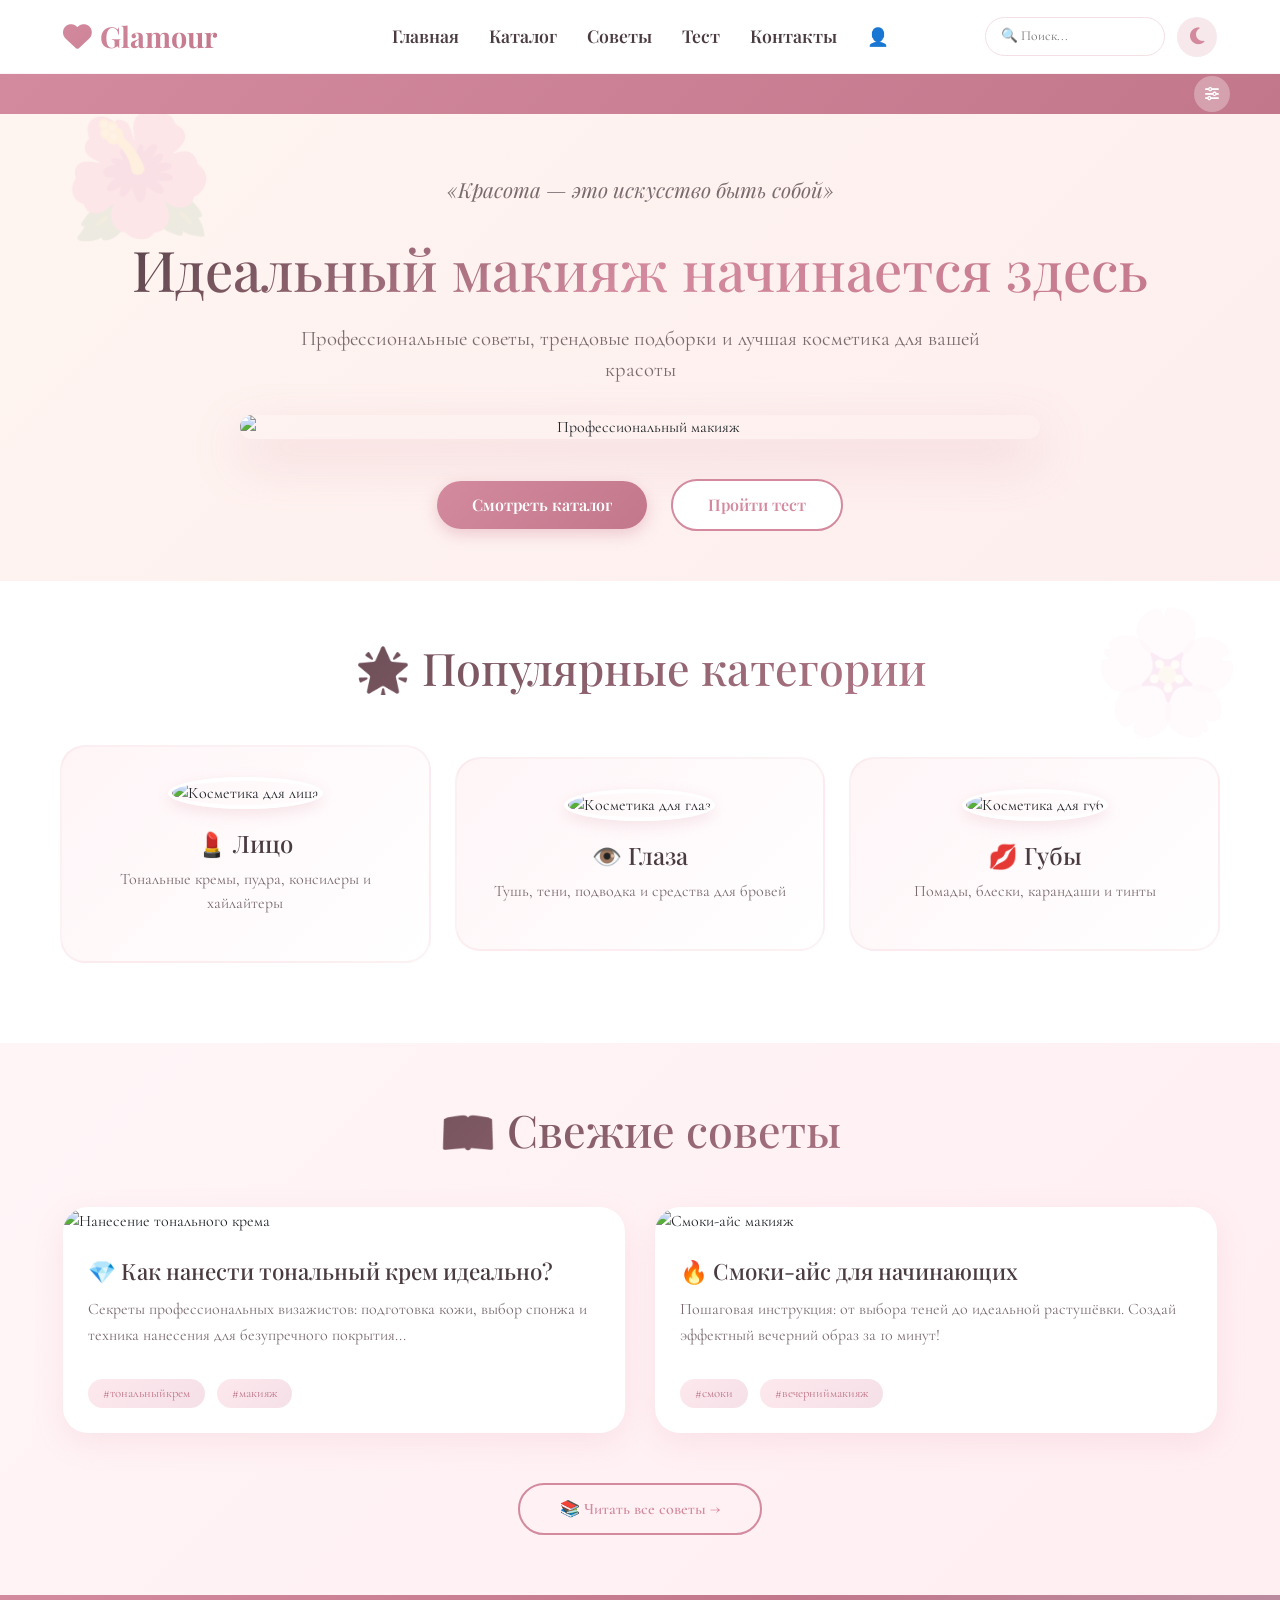
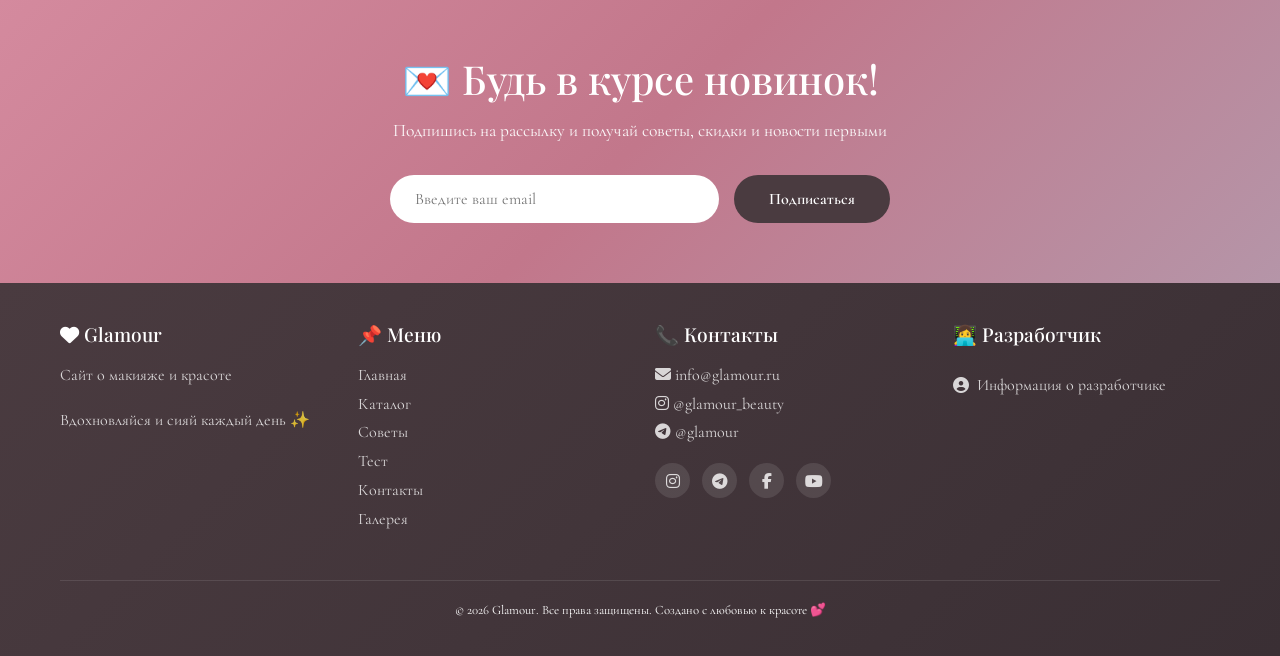
==== index.html @ 1ab3bd14 "Update index.html" ====
<!DOCTYPE html>
<html lang="ru">
<head>
    <meta charset="UTF-8">
    <meta name="viewport" content="width=device-width, initial-scale=1.0, user-scalable=yes">
    <title>Glamour – сайт о макияже</title>
    
    <!-- Bootstrap -->
    <link href="https://cdn.jsdelivr.net/npm/bootstrap@5.3.0/dist/css/bootstrap.min.css" rel="stylesheet">
    <!-- Font Awesome -->
    <link rel="stylesheet" href="https://cdnjs.cloudflare.com/ajax/libs/font-awesome/6.4.0/css/all.min.css">
    <!-- Google Fonts -->
    <link href="https://fonts.googleapis.com/css2?family=Playfair+Display:wght@400;500;600;700&family=Cormorant+Garamond:wght@300;400;500&display=swap" rel="stylesheet">
    <!-- jQuery UI CSS -->
    <link rel="stylesheet" href="https://code.jquery.com/ui/1.13.2/themes/smoothness/jquery-ui.css">
    
    <style>
        /* ===== ОСНОВНЫЕ СТИЛИ ===== */
        * {
            margin: 0;
            padding: 0;
            box-sizing: border-box;
        }

        body {
            font-family: 'Cormorant Garamond', serif;
            background: linear-gradient(135deg, #fef5f0 0%, #fde8ed 100%);
            min-height: 100vh;
            transition: background 0.3s;
        }

        body.dark-theme {
            background: linear-gradient(135deg, #1a1a2e 0%, #16213e 100%);
        }

        /* Декоративные элементы */
        .decoration {
            position: fixed;
            pointer-events: none;
            opacity: 0.08;
            z-index: 0;
            font-size: 120px;
        }
        .decoration-1 { top: 10%; left: 5%; animation: float 8s ease-in-out infinite; }
        .decoration-2 { bottom: 15%; right: 3%; animation: float 10s ease-in-out infinite reverse; }
        @keyframes float {
            0%, 100% { transform: translateY(0px) rotate(0deg); }
            50% { transform: translateY(-30px) rotate(5deg); }
        }

        /* ===== ХЕДЕР ===== */
        .header {
            background: rgba(255, 255, 255, 0.95);
            backdrop-filter: blur(10px);
            position: sticky;
            top: 0;
            z-index: 1000;
            border-bottom: 1px solid rgba(212, 138, 158, 0.1);
            padding: 15px 0;
        }

        body.dark-theme .header {
            background: rgba(0, 0, 0, 0.9);
        }

        .container {
            max-width: 1200px;
            margin: 0 auto;
            padding: 0 20px;
        }

        .row {
            display: flex;
            flex-wrap: wrap;
            align-items: center;
            position: relative;
        }

        .col-md-3, .col-md-6 {
            padding: 0 15px;
        }

        .col-md-3 { width: 25%; }
        .col-md-6 { width: 50%; }

        /* Логотип */
        .logo {
            font-family: 'Playfair Display', serif;
            font-size: 1.8rem;
            font-weight: 700;
            background: linear-gradient(135deg, #d48a9e, #c2778b);
            -webkit-background-clip: text;
            -webkit-text-fill-color: transparent;
            text-decoration: none;
            display: inline-flex;
            align-items: center;
            gap: 8px;
        }

        /* БУРГЕР-КНОПКА (видна только на мобильных) */
        .burger-btn {
            display: none;
            background: none;
            border: none;
            font-size: 1.8rem;
            cursor: pointer;
            color: #d48a9e;
            transition: transform 0.3s;
            position: absolute;
            top: 5px;
            right: 20px;
            z-index: 1001;
        }

        .burger-btn:hover {
            transform: scale(1.1);
        }

        /* Навигационное меню */
        .nav-menu {
            display: flex;
            gap: 30px;
            list-style: none;
            margin: 0;
            padding: 0;
            transition: all 0.3s;
        }

        .nav-menu li {
            position: relative;
        }

        .nav-menu a {
            text-decoration: none;
            color: #4a3b40;
            font-family: 'Playfair Display', serif;
            font-weight: 600;
            font-size: 1.1rem;
            transition: all 0.3s;
            padding: 8px 0;
            display: inline-block;
        }

        body.dark-theme .nav-menu a {
            color: #ddd;
        }

        .nav-menu a:hover,
        .nav-menu a.active {
            color: #d48a9e;
        }

        .nav-menu a.active::after {
            content: '';
            position: absolute;
            bottom: -5px;
            left: 50%;
            transform: translateX(-50%);
            width: 30px;
            height: 2px;
            background: linear-gradient(90deg, #d48a9e, #c2778b);
        }

        /* Выпадающее подменю */
        .dropdown {
            position: relative;
        }

        .dropdown-menu-sub {
            display: none;
            position: absolute;
            top: 100%;
            left: 0;
            background: white;
            border-radius: 12px;
            padding: 10px 0;
            min-width: 160px;
            box-shadow: 0 10px 25px rgba(0, 0, 0, 0.1);
            z-index: 100;
            list-style: none;
        }

        body.dark-theme .dropdown-menu-sub {
            background: #1e1e2e;
            box-shadow: 0 10px 25px rgba(0, 0, 0, 0.3);
        }

        .dropdown-menu-sub li {
            margin: 0;
        }

        .dropdown-menu-sub a {
            padding: 8px 20px;
            display: block;
            white-space: nowrap;
            font-size: 0.95rem;
        }

        .dropdown-menu-sub a:hover {
            background: #fde8ed;
            transform: translateX(5px);
        }

        body.dark-theme .dropdown-menu-sub a:hover {
            background: #2a2a3e;
        }

        /* Поиск и тема */
        .header-actions {
            display: flex;
            align-items: center;
            gap: 12px;
            justify-content: flex-end;
        }

        .header-search {
            position: relative;
        }

        .header-search input {
            padding: 8px 15px;
            border: 1px solid #f3dfe4;
            border-radius: 30px;
            font-size: 0.85rem;
            width: 180px;
            outline: none;
            transition: all 0.3s;
            font-family: 'Cormorant Garamond', serif;
        }

        .header-search input:focus {
            width: 220px;
            border-color: #d48a9e;
            box-shadow: 0 0 0 2px rgba(212, 138, 158, 0.1);
        }

        .search-dropdown {
            position: absolute;
            top: 100%;
            right: 0;
            width: 280px;
            background: white;
            border-radius: 16px;
            box-shadow: 0 10px 30px rgba(0, 0, 0, 0.15);
            max-height: 350px;
            overflow-y: auto;
            display: none;
            z-index: 1000;
            margin-top: 8px;
            border: 1px solid #f3dfe4;
        }

        .search-dropdown.show {
            display: block;
        }

        .search-dropdown-item {
            padding: 12px 16px;
            border-bottom: 1px solid #f3dfe4;
            cursor: pointer;
            transition: background 0.2s;
        }

        .search-dropdown-item:hover {
            background: #fef5f0;
        }

        .search-dropdown-item .item-title {
            font-weight: 600;
            font-family: 'Playfair Display', serif;
            color: #4a3b40;
            font-size: 0.85rem;
        }

        .search-dropdown-item .item-category {
            font-size: 0.7rem;
            color: #d48a9e;
            margin-top: 4px;
        }

        .highlight {
            background: #fde8ed;
            color: #c2778b;
            border-radius: 4px;
            padding: 0 4px;
        }

        .no-results {
            padding: 15px;
            text-align: center;
            color: #7a6a6e;
            font-size: 0.8rem;
        }

        .theme-toggle {
            background: rgba(212, 138, 158, 0.2);
            border: none;
            border-radius: 50%;
            width: 40px;
            height: 40px;
            cursor: pointer;
            font-size: 1.2rem;
            transition: all 0.3s;
            color: #d48a9e;
            display: flex;
            align-items: center;
            justify-content: center;
        }

        .theme-toggle:hover {
            transform: scale(1.1);
            background: rgba(212, 138, 158, 0.4);
        }

        /* ===== Hero Section ===== */
        .hero {
            padding: 60px 0 40px;
            text-align: center;
        }

        .slogan {
            font-family: 'Playfair Display', serif;
            font-size: 1.2rem;
            color: #b595a8;
            margin-bottom: 15px;
            font-style: italic;
        }

        .hero h1 {
            font-family: 'Playfair Display', serif;
            font-size: clamp(1.8rem, 5vw, 3.5rem);
            background: linear-gradient(135deg, #4a3b40 0%, #d48a9e 50%, #c2778b 100%);
            -webkit-background-clip: text;
            -webkit-text-fill-color: transparent;
            margin-bottom: 20px;
        }

        .hero p {
            font-size: clamp(1rem, 2.5vw, 1.3rem);
            color: #7a6a6e;
            max-width: 700px;
            margin: 0 auto 30px;
        }

        .hero-image {
            max-width: 800px;
            margin: 30px auto;
            border-radius: 30px;
            overflow: hidden;
            box-shadow: 0 20px 50px rgba(212, 138, 158, 0.3);
        }

        .hero-image img {
            width: 100%;
            height: auto;
            display: block;
        }

        .btn-custom {
            padding: 12px 35px;
            margin: 10px;
            border-radius: 35px;
            text-decoration: none;
            font-weight: 600;
            transition: all 0.4s;
            display: inline-block;
            font-family: 'Playfair Display', serif;
            font-size: 1rem;
        }

        .btn-primary-custom {
            background: linear-gradient(135deg, #d48a9e, #c2778b);
            color: white;
            box-shadow: 0 5px 15px rgba(212, 138, 158, 0.4);
        }

        .btn-primary-custom:hover {
            transform: translateY(-3px);
            box-shadow: 0 8px 25px rgba(212, 138, 158, 0.5);
            color: white;
        }

        .btn-secondary-custom {
            background: white;
            color: #d48a9e;
            border: 2px solid #d48a9e;
        }

        .btn-secondary-custom:hover {
            background: linear-gradient(135deg, #d48a9e, #c2778b);
            color: white;
            transform: translateY(-3px);
        }

        /* ===== Categories ===== */
        .categories {
            padding: 60px 0;
            background: white;
        }

        body.dark-theme .categories {
            background: transparent;
        }

        .section-title {
            text-align: center;
            font-family: 'Playfair Display', serif;
            font-size: clamp(1.8rem, 4vw, 2.8rem);
            background: linear-gradient(135deg, #4a3b40 0%, #d48a9e 100%);
            -webkit-background-clip: text;
            -webkit-text-fill-color: transparent;
            margin-bottom: 50px;
        }

        .category-card {
            text-align: center;
            padding: 30px 20px;
            border-radius: 25px;
            transition: all 0.4s;
            cursor: pointer;
            background: linear-gradient(135deg, #fff5f7 0%, #fff 100%);
            border: 2px solid rgba(212, 138, 158, 0.1);
            margin-bottom: 20px;
        }

        body.dark-theme .category-card {
            background: #1e1e2e;
        }

        .category-card:hover {
            transform: translateY(-10px);
            box-shadow: 0 20px 40px rgba(212, 138, 158, 0.2);
        }

        .category-img {
            width: 180px;
            height: 180px;
            border-radius: 50%;
            object-fit: cover;
            margin-bottom: 20px;
            border: 4px solid white;
            box-shadow: 0 5px 15px rgba(212, 138, 158, 0.2);
        }

        .category-card h3 {
            font-family: 'Playfair Display', serif;
            color: #4a3b40;
            font-size: 1.5rem;
            margin-bottom: 10px;
        }

        body.dark-theme .category-card h3 {
            color: #ddd;
        }

        .category-card p {
            color: #7a6a6e;
        }

        /* ===== Tips ===== */
        .tips {
            padding: 60px 0;
            background: linear-gradient(135deg, #fff5f7 0%, #ffeef2 100%);
        }

        body.dark-theme .tips {
            background: linear-gradient(135deg, #1a1a2e 0%, #16213e 100%);
        }

        .tip-card {
            background: white;
            border-radius: 25px;
            overflow: hidden;
            box-shadow: 0 10px 30px rgba(212, 138, 158, 0.15);
            transition: all 0.4s;
            margin-bottom: 30px;
        }

        body.dark-theme .tip-card {
            background: #1e1e2e;
        }

        .tip-card:hover {
            transform: translateY(-5px);
            box-shadow: 0 20px 40px rgba(212, 138, 158, 0.25);
        }

        .tip-img {
            width: 100%;
            height: 220px;
            object-fit: cover;
        }

        .tip-content {
            padding: 25px;
        }

        .tip-content h3 {
            font-family: 'Playfair Display', serif;
            color: #4a3b40;
            font-size: 1.4rem;
            margin-bottom: 12px;
        }

        body.dark-theme .tip-content h3 {
            color: #ddd;
        }

        .tip-content p {
            color: #7a6a6e;
            line-height: 1.6;
        }

        .tag {
            display: inline-block;
            padding: 5px 15px;
            background: linear-gradient(135deg, #fde8ed 0%, #f5e0e8 100%);
            color: #c2778b;
            border-radius: 20px;
            font-size: 0.8rem;
            margin-top: 15px;
            margin-right: 8px;
        }

        .btn-all-tips {
            display: block;
            width: fit-content;
            margin: 20px auto 0;
            padding: 12px 40px;
            background: transparent;
            border: 2px solid #d48a9e;
            color: #d48a9e;
            border-radius: 30px;
            text-decoration: none;
            font-weight: 600;
            transition: all 0.3s;
        }

        .btn-all-tips:hover {
            background: linear-gradient(135deg, #d48a9e, #c2778b);
            color: white;
        }

        /* ===== Newsletter ===== */
        .newsletter {
            padding: 60px 0;
            background: linear-gradient(135deg, #d48a9e 0%, #c2778b 50%, #b595a8 100%);
            text-align: center;
        }

        .newsletter h2 {
            font-family: 'Playfair Display', serif;
            color: white;
            font-size: clamp(1.8rem, 4vw, 2.5rem);
            margin-bottom: 15px;
        }

        .newsletter p {
            color: rgba(255, 255, 255, 0.95);
            font-size: 1.1rem;
            margin-bottom: 30px;
        }

        .newsletter-form {
            max-width: 500px;
            margin: 0 auto;
            display: flex;
            gap: 15px;
            flex-wrap: wrap;
            justify-content: center;
        }

        .newsletter-form input {
            flex: 1;
            min-width: 200px;
            padding: 12px 25px;
            border: none;
            border-radius: 35px;
            outline: none;
            font-size: 1rem;
        }

        .newsletter-form button {
            padding: 12px 35px;
            background: #4a3b40;
            color: white;
            border: none;
            border-radius: 35px;
            cursor: pointer;
            font-weight: 600;
            transition: all 0.3s;
        }

        .newsletter-form button:hover {
            background: #3a2f34;
            transform: translateY(-2px);
        }

        /* ===== Footer ===== */
        .footer {
            background: linear-gradient(135deg, #4a3b40, #3a2f34);
            color: white;
            padding: 40px 0 20px;
        }

        .footer-content {
            display: grid;
            grid-template-columns: repeat(auto-fit, minmax(200px, 1fr));
            gap: 30px;
            margin-bottom: 30px;
        }

        .footer-section h3 {
            font-family: 'Playfair Display', serif;
            margin-bottom: 15px;
            font-size: 1.2rem;
        }

        .footer-section p, .footer-section a {
            color: rgba(255, 255, 255, 0.8);
            text-decoration: none;
            line-height: 1.8;
        }

        .footer-section a:hover {
            color: #d48a9e;
        }

        .footer-section ul {
            list-style: none;
            padding: 0;
        }

        .social-icons {
            display: flex;
            gap: 12px;
            margin-top: 15px;
        }

        .social-icons a {
            width: 35px;
            height: 35px;
            background: rgba(255, 255, 255, 0.1);
            border-radius: 50%;
            display: flex;
            align-items: center;
            justify-content: center;
            transition: all 0.3s;
        }

        .social-icons a:hover {
            background: #d48a9e;
            transform: translateY(-3px);
        }

        .developer-link {
            display: inline-flex;
            align-items: center;
            gap: 8px;
            margin-top: 10px;
        }

        .footer-bottom {
            text-align: center;
            padding-top: 20px;
            border-top: 1px solid rgba(255, 255, 255, 0.1);
            font-size: 0.8rem;
        }

        /* ===== БЕГУЩАЯ СТРОКА ===== */
        .marquee {
            background: linear-gradient(135deg, #d48a9e, #c2778b);
            padding: 8px 0;
            overflow: hidden;
            white-space: nowrap;
            position: relative;
        }

        .marquee-box {
            overflow: hidden;
            white-space: nowrap;
            width: calc(100% - 50px);
        }

        .marquee-text {
            display: inline-block;
            white-space: nowrap;
            color: white;
            font-size: 0.85rem;
            padding-left: 100%;
            animation: marqueeScroll 25s linear infinite;
            font-family: 'Playfair Display', serif;
        }

        .marquee-text span {
            margin: 0 35px;
        }

        @keyframes marqueeScroll {
            0% { transform: translateX(0); }
            100% { transform: translateX(-100%); }
        }

        .marquee-box:hover .marquee-text {
            animation-play-state: paused;
        }

        /* Кнопка управления */
        .marquee-control-wrapper {
            position: absolute;
            right: 10px;
            top: 50%;
            transform: translateY(-50%);
            z-index: 10;
        }

        .marquee-control-btn {
            background: rgba(255, 255, 255, 0.3);
            border: none;
            color: white;
            width: 36px;
            height: 36px;
            border-radius: 50%;
            cursor: pointer;
            font-size: 0.9rem;
            display: flex;
            align-items: center;
            justify-content: center;
            transition: all 0.3s;
        }

        .marquee-control-btn:hover {
            background: rgba(255, 255, 255, 0.5);
            transform: scale(1.05);
        }

        /* Панель управления */
        .marquee-panel {
            position: absolute;
            right: 0;
            top: 45px;
            background: white;
            border-radius: 16px;
            padding: 15px 20px;
            width: 230px;
            box-shadow: 0 10px 30px rgba(0, 0, 0, 0.2);
            opacity: 0;
            visibility: hidden;
            transition: all 0.3s ease;
            z-index: 100;
            border: 1px solid rgba(212, 138, 158, 0.3);
        }

        .marquee-panel.open {
            opacity: 1;
            visibility: visible;
            transform: translateY(5px);
        }

        .marquee-panel h4 {
            font-family: 'Playfair Display', serif;
            font-size: 0.9rem;
            color: #c2778b;
            margin-bottom: 12px;
            text-align: center;
            font-weight: 600;
        }

        .marquee-panel-group {
            margin-bottom: 12px;
        }

        .marquee-panel-group label {
            font-size: 0.7rem;
            color: #7a6a6e;
            display: block;
            margin-bottom: 6px;
            font-weight: 600;
        }

        .marquee-panel-group button {
            background: #fef5f0;
            border: 1px solid #f3dfe4;
            padding: 5px 12px;
            border-radius: 20px;
            cursor: pointer;
            font-size: 0.7rem;
            font-family: 'Playfair Display', serif;
            transition: all 0.2s;
            margin-right: 6px;
            margin-bottom: 4px;
        }

        .marquee-panel-group button:hover {
            background: #d48a9e;
            color: white;
        }

        .marquee-panel-group button.active {
            background: #d48a9e;
            color: white;
        }

        .marquee-panel input {
            width: 100%;
            accent-color: #d48a9e;
        }

        .speed-value {
            display: inline-block;
            margin-left: 8px;
            font-size: 0.7rem;
            color: #d48a9e;
            font-weight: bold;
        }

        /* Тёмная тема для бегущей строки */
        body.dark-theme .marquee {
            background: linear-gradient(135deg, #4a3b40, #3a2f34);
        }

        body.dark-theme .marquee-panel {
            background: #1e1e2e;
            border-color: #3a2f34;
        }

        body.dark-theme .marquee-panel-group button {
            background: #2a2a3e;
            color: #ddd;
            border-color: #3a2f34;
        }

        @media (max-width: 700px) {
            .marquee-text span {
                margin: 0 20px;
                font-size: 0.75rem;
            }
            .marquee-box {
                width: calc(100% - 40px);
            }
        }

        /* ===== АДАПТИВНОСТЬ МЕНЮ ===== */
        @media (max-width: 768px) {
            .burger-btn {
                display: block;
            }

            .nav-menu {
                display: none !important;
                position: absolute;
                top: 70px;
                left: 15px;
                right: 15px;
                background: white;
                flex-direction: column;
                padding: 20px;
                border-radius: 20px;
                box-shadow: 0 15px 35px rgba(0, 0, 0, 0.15);
                gap: 15px;
                z-index: 1000;
            }

            body.dark-theme .nav-menu {
                background: #1e1e2e;
            }

            .nav-menu.show {
                display: flex !important;
            }

            .nav-menu li {
                text-align: center;
                width: 100%;
            }

            .dropdown-menu-sub {
                position: static;
                display: none;
                box-shadow: none;
                padding-left: 20px;
                background: transparent;
            }

            .dropdown-menu-sub.show {
                display: block;
            }

            .dropdown > a::after {
                content: " ▼";
                font-size: 10px;
            }

            .header-search input {
                width: 130px;
            }
        }
    </style>
</head>
<body>

    <!-- Декоративные элементы -->
    <div class="decoration decoration-1">🌺</div>
    <div class="decoration decoration-2">🌸</div>

    <!-- Header -->
    <header class="header">
        <div class="container">
            <div class="row">
                <div class="col-md-3">
                    <a href="make.html" class="logo">
                        <i class="fas fa-heart"></i>
                        <span>Glamour</span>
                    </a>
                    <button class="burger-btn" id="burgerBtn">
                        <i class="fas fa-bars"></i>
                    </button>
                </div>
                <div class="col-md-6">
                    <nav>
                        <ul class="nav-menu justify-content-center" id="navMenu">
                            <li><a href="make.html">Главная</a></li>
                            <li class="dropdown">
                                <a href="catalog.html">Каталог</a>
                                <ul class="dropdown-menu-sub">
                                    <li><a href="catalog.html#face">💄 Для лица</a></li>
                                    <li><a href="catalog.html#eyes">👁️ Для глаз</a></li>
                                    <li><a href="catalog.html#lips">💋 Для губ</a></li>
                                </ul>
                            </li>
                            <li><a href="tips.html">Советы</a></li>
                            <li><a href="test.html">Тест</a></li>
                            <li><a href="contacts.html">Контакты</a></li>
                            <li><a href="register.html">👤</a></li>
                        </ul>
                    </nav>
                </div>
                <div class="col-md-3">
                    <div class="header-actions">
                        <div class="header-search">
                            <input type="text" id="globalSearchInput" placeholder="🔍 Поиск...">
                            <div id="globalSearchResults" class="search-dropdown"></div>
                        </div>
                        <button class="theme-toggle" onclick="toggleTheme()">
                            <i class="fas fa-moon"></i>
                        </button>
                    </div>
                </div>
            </div>
        </div>
    </header>

    <!-- ===== БЕГУЩАЯ СТРОКА С УПРАВЛЕНИЕМ ===== -->
    <div class="marquee">
        <div class="container" style="position: relative;">
            <div class="marquee-box">
                <div class="marquee-text" id="marqueeText">
                    <span>✨ ЛАЙФХАК: Наноси консилер треугольником под глазами ✨</span>
                    <span>🔥 ТРЕНД ВЕСНЫ 2026: вишнёвый макияж 🔥</span>
                    <span>💄 ПРАВИЛО ОДНОГО АКЦЕНТА: яркие губы или глаза 💄</span>
                    <span>💎 СМОКИ-АЙС ДЛЯ НАЧИНАЮЩИХ: смотри в разделе Советы 💎</span>
                </div>
            </div>
            
            <!-- КНОПКА УПРАВЛЕНИЯ -->
            <div class="marquee-control-wrapper">
                <button class="marquee-control-btn" id="marqueeControlBtn">
                    <i class="fas fa-sliders-h"></i>
                </button>
                
                <!-- ПАНЕЛЬ УПРАВЛЕНИЯ -->
                <div class="marquee-panel" id="marqueePanel">
                    <h4><i class="fas fa-magic"></i> Управление строкой</h4>
                    
                    <div class="marquee-panel-group">
                        <label><i class="fas fa-exchange-alt"></i> Направление</label>
                        <div>
                            <button class="dir-option active" data-dir="left">← Влево</button>
                            <button class="dir-option" data-dir="right">Вправо →</button>
                        </div>
                    </div>
                    
                    <div class="marquee-panel-group">
                        <label><i class="fas fa-tachometer-alt"></i> Скорость</label>
                        <input type="range" id="marqueeSpeed" min="5" max="30" step="1" value="15">
                        <span id="speedValueDisplay" class="speed-value">15</span>
                    </div>
                    
                    <div class="marquee-panel-group">
                        <label><i class="fas fa-palette"></i> Стиль</label>
                        <div>
                            <button class="style-option active" data-style="0">🌸 Розовый</button>
                            <button class="style-option" data-style="1">💜 Лаванда</button>
                            <button class="style-option" data-style="2">🌿 Мятный</button>
                        </div>
                    </div>
                    
                    <div class="marquee-panel-group">
                        <button id="marqueePauseBtn" style="width: 100%; background: #4a3b40; color: white; border: none; padding: 7px 12px; border-radius: 20px;">
                            <i class="fas fa-pause"></i> Пауза
                        </button>
                    </div>
                </div>
            </div>
        </div>
    </div>

    <!-- Hero Section -->
    <section class="hero">
        <div class="container">
            <p class="slogan">«Красота — это искусство быть собой»</p>
            <h1>Идеальный макияж начинается здесь</h1>
            <p>Профессиональные советы, трендовые подборки и лучшая косметика для вашей красоты</p>
            <div class="hero-image">
                <img src="https://th.bing.com/th/id/OIP.PbUGyveNs5YpRHUshFkcWgHaDz?w=349&h=179&c=7&r=0&o=5&dpr=1.3&pid=1.7" alt="Профессиональный макияж">
            </div>
            <div>
                <a href="catalog.html" class="btn-custom btn-primary-custom">Смотреть каталог</a>
                <a href="test.html" class="btn-custom btn-secondary-custom">Пройти тест</a>
            </div>
        </div>
    </section>

    <!-- Categories -->
    <section class="categories">
        <div class="container">
            <h2 class="section-title">🌟 Популярные категории</h2>
            <div class="row">
                <div class="col-md-4">
                    <div class="category-card" onclick="location.href='catalog.html#face'">
                        <img src="https://th.bing.com/th/id/OIP.8MC6S9KhyNoiuNOwtvQ0BgHaJQ?w=157&h=196&c=7&r=0&o=5&dpr=1.3&pid=1.7" alt="Косметика для лица" class="category-img">
                        <h3>💄 Лицо</h3>
                        <p>Тональные кремы, пудра, консилеры и хайлайтеры</p>
                    </div>
                </div>
                <div class="col-md-4">
                    <div class="category-card" onclick="location.href='catalog.html#eyes'">
                        <img src="https://th.bing.com/th/id/OIP.kHS565qpR-sUWgVU8fBuiAHaEB?w=339&h=184&c=7&r=0&o=5&dpr=1.3&pid=1.7" alt="Косметика для глаз" class="category-img">
                        <h3>👁️ Глаза</h3>
                        <p>Тушь, тени, подводка и средства для бровей</p>
                    </div>
                </div>
                <div class="col-md-4">
                    <div class="category-card" onclick="location.href='catalog.html#lips'">
                        <img src="https://images.unsplash.com/photo-1586495777744-4413f21062fa?w=400&h=400&fit=crop" alt="Косметика для губ" class="category-img">
                        <h3>💋 Губы</h3>
                        <p>Помады, блески, карандаши и тинты</p>
                    </div>
                </div>
            </div>
        </div>
    </section>

    <!-- Tips -->
    <section class="tips">
        <div class="container">
            <h2 class="section-title">📖 Свежие советы</h2>
            <div class="row">
                <div class="col-md-6">
                    <div class="tip-card">
                        <img src="https://th.bing.com/th/id/OIP.PPLzSPN7HIrGB807ysEl4wHaFC?w=265&h=181&c=7&r=0&o=5&dpr=1.3&pid=1.7" alt="Нанесение тонального крема" class="tip-img">
                        <div class="tip-content">
                            <h3>💎 Как нанести тональный крем идеально?</h3>
                            <p>Секреты профессиональных визажистов: подготовка кожи, выбор спонжа и техника нанесения для безупречного покрытия...</p>
                            <span class="tag">#тональныйкрем</span>
                            <span class="tag">#макияж</span>
                        </div>
                    </div>
                </div>
                <div class="col-md-6">
                    <div class="tip-card">
                        <img src="https://th.bing.com/th/id/OIP.h_4E9gAuzfMcU-8tWNtgkwHaHa?w=200&h=200&c=7&r=0&o=5&dpr=1.3&pid=1.7" alt="Смоки-айс макияж" class="tip-img">
                        <div class="tip-content">
                            <h3>🔥 Смоки-айс для начинающих</h3>
                            <p>Пошаговая инструкция: от выбора теней до идеальной растушёвки. Создай эффектный вечерний образ за 10 минут!</p>
                            <span class="tag">#смоки</span>
                            <span class="tag">#вечерниймакияж</span>
                        </div>
                    </div>
                </div>
            </div>
            <a href="tips.html" class="btn-all-tips">📚 Читать все советы →</a>
        </div>
    </section>

    <!-- Newsletter -->
    <section class="newsletter">
        <div class="container">
            <h2>💌 Будь в курсе новинок!</h2>
            <p>Подпишись на рассылку и получай советы, скидки и новости первыми</p>
            <form class="newsletter-form" id="newsletterForm">
                <input type="email" placeholder="Введите ваш email" required>
                <button type="submit">Подписаться</button>
            </form>
        </div>
    </section>

    <!-- Footer -->
    <footer class="footer">
        <div class="container">
            <div class="footer-content">
                <div class="footer-section">
                    <h3><i class="fas fa-heart"></i> Glamour</h3>
                    <p>Сайт о макияже и красоте</p>
                    <p>Вдохновляйся и сияй каждый день ✨</p>
                </div>
                <div class="footer-section">
                    <h3>📌 Меню</h3>
                    <ul>
                        <li><a href="make.html">Главная</a></li>
                        <li><a href="catalog.html">Каталог</a></li>
                        <li><a href="tips.html">Советы</a></li>
                        <li><a href="test.html">Тест</a></li>
                        <li><a href="contacts.html">Контакты</a></li>
                        <li><a href="gallery.html">Галерея</a></li>
                    </ul>
                </div>
                <div class="footer-section">
                    <h3>📞 Контакты</h3>
                    <ul>
                        <li><a href="mailto:info@glamour.ru"><i class="fas fa-envelope"></i> info@glamour.ru</a></li>
                        <li><a href="#"><i class="fab fa-instagram"></i> @glamour_beauty</a></li>
                        <li><a href="#"><i class="fab fa-telegram"></i> @glamour</a></li>
                    </ul>
                    <div class="social-icons">
                        <a href="#"><i class="fab fa-instagram"></i></a>
                        <a href="#"><i class="fab fa-telegram-plane"></i></a>
                        <a href="#"><i class="fab fa-facebook-f"></i></a>
                        <a href="#"><i class="fab fa-youtube"></i></a>
                    </div>
                </div>
                <div class="footer-section">
                    <h3>👩‍💻 Разработчик</h3>
                    <a href="developer.html" class="developer-link">
                        <i class="fas fa-user-circle"></i>
                        <span>Информация о разработчике</span>
                    </a>
                </div>
            </div>
            <div class="footer-bottom">
                <p>&copy; 2026 Glamour. Все права защищены. Создано с любовью к красоте 💕</p>
            </div>
        </div>
    </footer>

    <!-- jQuery и jQuery UI -->
    <script src="https://code.jquery.com/jquery-3.7.1.min.js"></script>
    <script src="https://code.jquery.com/ui/1.13.2/jquery-ui.min.js"></script>

    <script>
        $(document).ready(function() {
            // ===== БУРГЕР-МЕНЮ =====
            $('#burgerBtn').on('click', function() {
                $('#navMenu').toggleClass('show');
                const icon = $(this).find('i');
                if (icon.hasClass('fa-bars')) {
                    icon.removeClass('fa-bars').addClass('fa-times');
                } else {
                    icon.removeClass('fa-times').addClass('fa-bars');
                }
            });

            // ===== АДАПТИВНОЕ ПОДМЕНЮ =====
            function initDropdown() {
                if (window.innerWidth <= 768) {
                    $('.dropdown > a').off('mouseenter mouseleave').on('click', function(e) {
                        e.preventDefault();
                        $(this).siblings('.dropdown-menu-sub').toggleClass('show');
                    });
                } else {
                    $('.dropdown > a').off('click');
                    $('.dropdown').off('mouseenter mouseleave').on('mouseenter', function() {
                        $(this).find('.dropdown-menu-sub').stop(true, true).slideDown(200);
                    }).on('mouseleave', function() {
                        $(this).find('.dropdown-menu-sub').stop(true, true).slideUp(200);
                    });
                }
            }
            initDropdown();
            $(window).on('resize', initDropdown);

            // ===== ПОДСВЕТКА АКТИВНОГО ПУНКТА =====
            let currentPage = window.location.pathname.split('/').pop() || 'make.html';
            $('.nav-menu a').each(function() {
                if ($(this).attr('href') === currentPage) {
                    $(this).addClass('active');
                }
            });

            // ===== ПОИСК =====
            const searchData = [
                { title: "Тональный крем Perfect Skin", category: "Каталог → Лицо", url: "catalog.html#face" },
                { title: "Консилер Hide and Shine", category: "Каталог → Лицо", url: "catalog.html#face" },
                { title: "Пудра Velvet Finish", category: "Каталог → Лицо", url: "catalog.html#face" },
                { title: "Тушь Lash Queen", category: "Каталог → Глаза", url: "catalog.html#eyes" },
                { title: "Матовая помада Red Velvet", category: "Каталог → Губы", url: "catalog.html#lips" },
                { title: "Как нанести тональный крем", category: "Советы", url: "tips.html" },
                { title: "Смоки-айс для начинающих", category: "Советы", url: "tips.html" },
                { title: "Тест: Подбери помаду", category: "Тесты", url: "test.html" }
            ];

            function highlightText(text, query) {
                if (!query) return text;
                const regex = new RegExp(`(${query.replace(/[.*+?^${}()|[\]\\]/g, '\\$&')})`, 'gi');
                return text.replace(regex, '<span class="highlight">$1</span>');
            }

            const searchInput = $('#globalSearchInput');
            const searchResults = $('#globalSearchResults');

            searchInput.on('input', function() {
                const query = $(this).val().trim();
                if (query === '') {
                    searchResults.removeClass('show');
                    return;
                }
                const filtered = searchData.filter(item => 
                    item.title.toLowerCase().includes(query.toLowerCase())
                );
                if (filtered.length === 0) {
                    searchResults.html(`<div class="no-results">😔 Ничего не найдено по запросу «${query}»</div>`);
                } else {
                    searchResults.html(filtered.map(item => `
                        <div class="search-dropdown-item" onclick="window.location.href='${item.url}'">
                            <div class="item-title">${highlightText(item.title, query)}</div>
                            <div class="item-category">${item.category}</div>
                        </div>
                    `).join(''));
                }
                searchResults.addClass('show');
            });

            $(document).on('click', function(e) {
                if (!$(e.target).closest('.header-search').length) {
                    searchResults.removeClass('show');
                }
            });

            // ===== ПОДПИСКА (jQuery UI Dialog) =====
            $('#newsletterForm').on('submit', function(e) {
                e.preventDefault();
                const email = $(this).find('input[type="email"]').val();
                $('<div>').html(`
                    <div style="text-align: center; padding: 20px;">
                        <i class="fas fa-envelope" style="font-size: 48px; color: #d48a9e;"></i>
                        <h3>Спасибо за подписку!</h3>
                        <p>На почту ${email} отправлены советы по красоте.</p>
                    </div>
                `).dialog({
                    title: '💌 Подписка оформлена',
                    modal: true,
                    width: 400,
                    buttons: { 'Отлично!': function() { $(this).dialog('close'); } }
                });
                $(this)[0].reset();
            });
        });

        // ===== ТЁМНАЯ ТЕМА =====
        function toggleTheme() {
            if (document.body.classList.contains('dark-theme')) {
                document.body.classList.remove('dark-theme');
                localStorage.setItem('theme', 'light');
                $('.theme-toggle i').attr('class', 'fas fa-moon');
            } else {
                document.body.classList.add('dark-theme');
                localStorage.setItem('theme', 'dark');
                $('.theme-toggle i').attr('class', 'fas fa-sun');
            }
        }

        function loadTheme() {
            if (localStorage.getItem('theme') === 'dark') {
                document.body.classList.add('dark-theme');
                $('.theme-toggle i').attr('class', 'fas fa-sun');
            }
        }
        loadTheme();

        // ===== БЕГУЩАЯ СТРОКА С УПРАВЛЕНИЕМ =====
        const marqueeText = document.getElementById('marqueeText');
        let currentDirection = 'left';
        let currentSpeed = 15;
        let isPaused = false;
        let currentStyle = 0;

        const styles = [
            { bg: 'linear-gradient(135deg, #d48a9e, #c2778b)' },
            { bg: 'linear-gradient(135deg, #b8a9c9, #9b8bb5)' },
            { bg: 'linear-gradient(135deg, #7ec8a5, #56ab7a)' }
        ];

        function updateMarquee() {
            if (!marqueeText) return;
            marqueeText.style.animation = 'none';
            void marqueeText.offsetHeight;
            if (!isPaused) {
                const direction = currentDirection === 'left' ? 'normal' : 'reverse';
                marqueeText.style.animation = `marqueeScroll ${currentSpeed}s linear infinite`;
                marqueeText.style.animationDirection = direction;
            }
        }

        function updateMarqueeStyle() {
            const marqueeDiv = document.querySelector('.marquee');
            if (marqueeDiv) {
                marqueeDiv.style.background = styles[currentStyle].bg;
            }
        }

        // Открытие/закрытие панели
        const controlBtn = document.getElementById('marqueeControlBtn');
        const panel = document.getElementById('marqueePanel');

        if (controlBtn && panel) {
            controlBtn.addEventListener('click', function(e) {
                e.stopPropagation();
                panel.classList.toggle('open');
            });
        }

        document.addEventListener('click', function(e) {
            if (panel && controlBtn) {
                if (!panel.contains(e.target) && !controlBtn.contains(e.target)) {
                    panel.classList.remove('open');
                }
            }
        });

        // Направление
        document.querySelectorAll('.dir-option').forEach(btn => {
            btn.addEventListener('click', function() {
                document.querySelectorAll('.dir-option').forEach(b => b.classList.remove('active'));
                this.classList.add('active');
                currentDirection = this.dataset.dir;
                updateMarquee();
            });
        });

        // Скорость
        const speedSlider = document.getElementById('marqueeSpeed');
        const speedDisplay = document.getElementById('speedValueDisplay');
        if (speedSlider && speedDisplay) {
            speedSlider.addEventListener('input', function(e) {
                currentSpeed = parseInt(e.target.value);
                speedDisplay.textContent = currentSpeed;
                updateMarquee();
            });
        }

        // Стиль
        document.querySelectorAll('.style-option').forEach(btn => {
            btn.addEventListener('click', function() {
                document.querySelectorAll('.style-option').forEach(b => b.classList.remove('active'));
                this.classList.add('active');
                currentStyle = parseInt(this.dataset.style);
                updateMarqueeStyle();
            });
        });

        // Пауза
        const pauseBtn = document.getElementById('marqueePauseBtn');
        if (pauseBtn) {
            pauseBtn.addEventListener('click', function() {
                isPaused = !isPaused;
                if (isPaused) {
                    this.innerHTML = '<i class="fas fa-play"></i> Старт';
                    marqueeText.style.animationPlayState = 'paused';
                } else {
                    this.innerHTML = '<i class="fas fa-pause"></i> Пауза';
                    marqueeText.style.animationPlayState = 'running';
                }
            });
        }

        // Запуск
        updateMarquee();
        updateMarqueeStyle();
    </script>
</body>
</html>
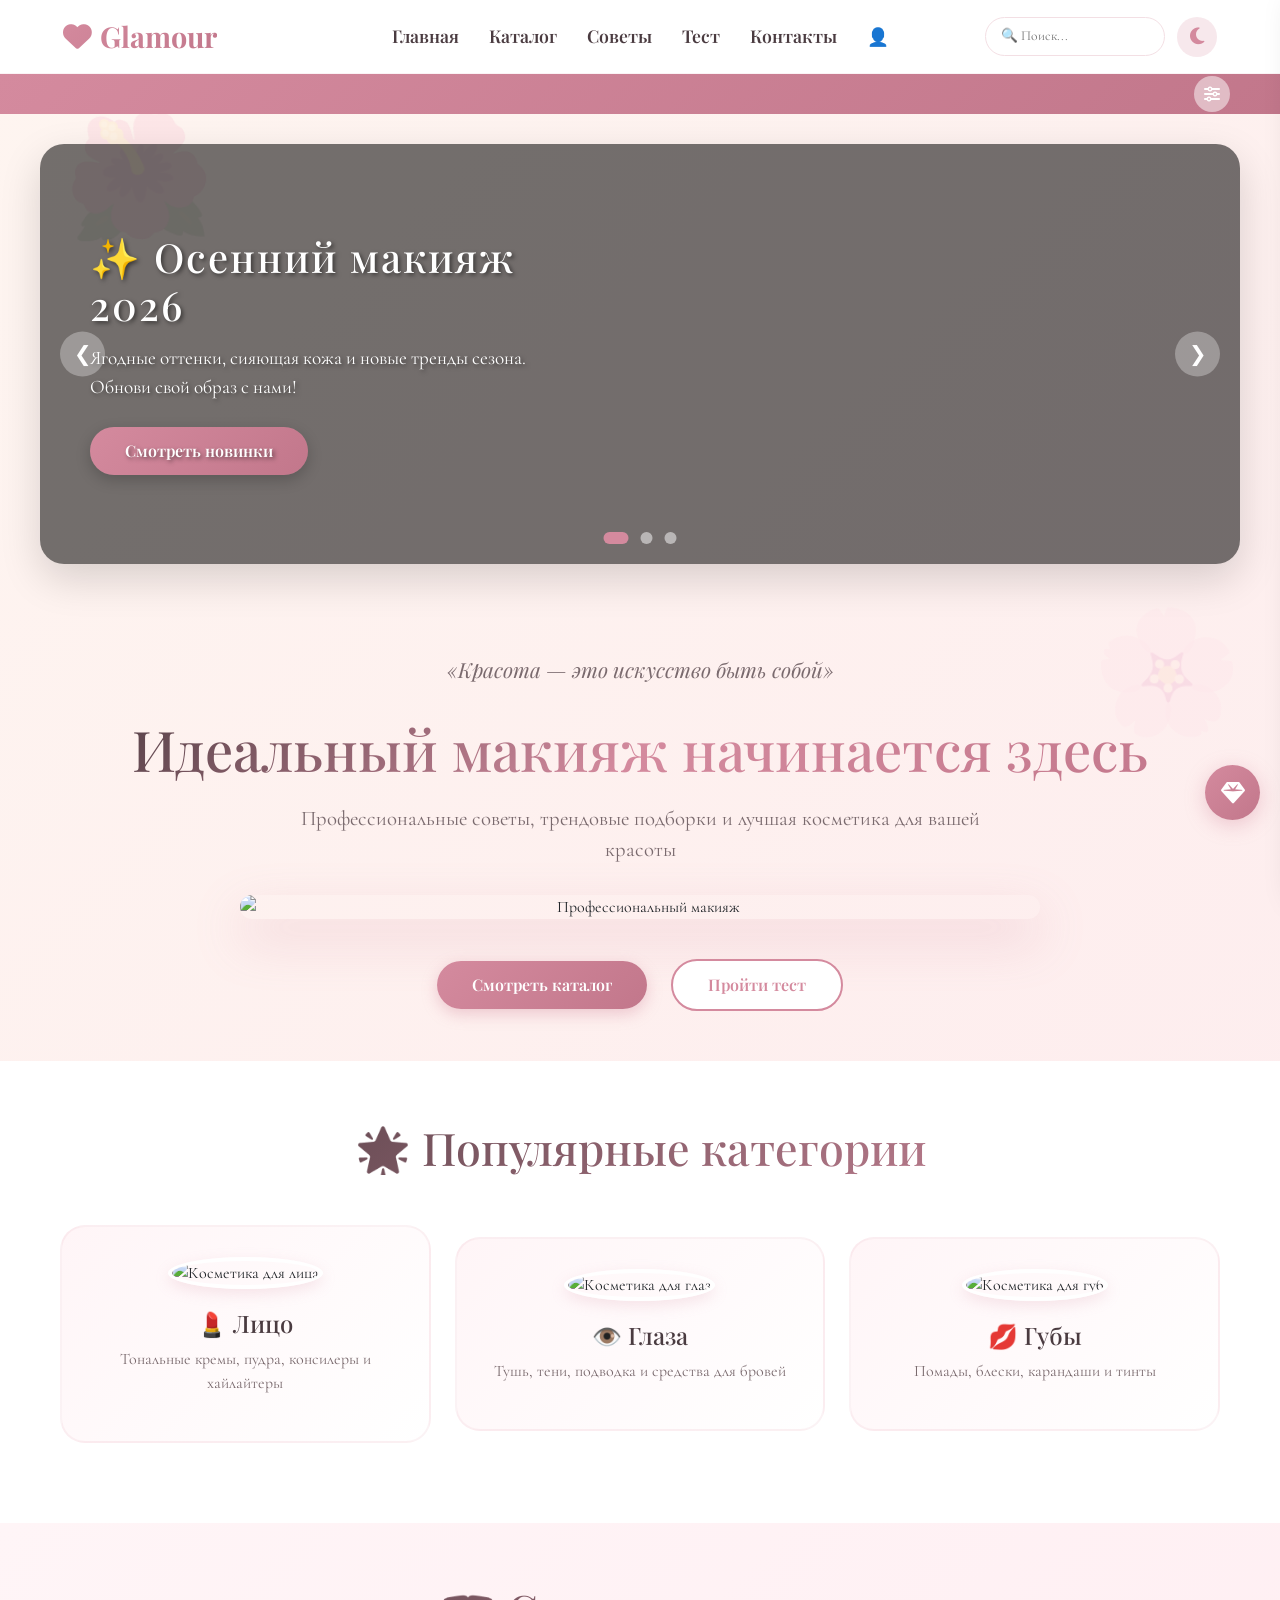
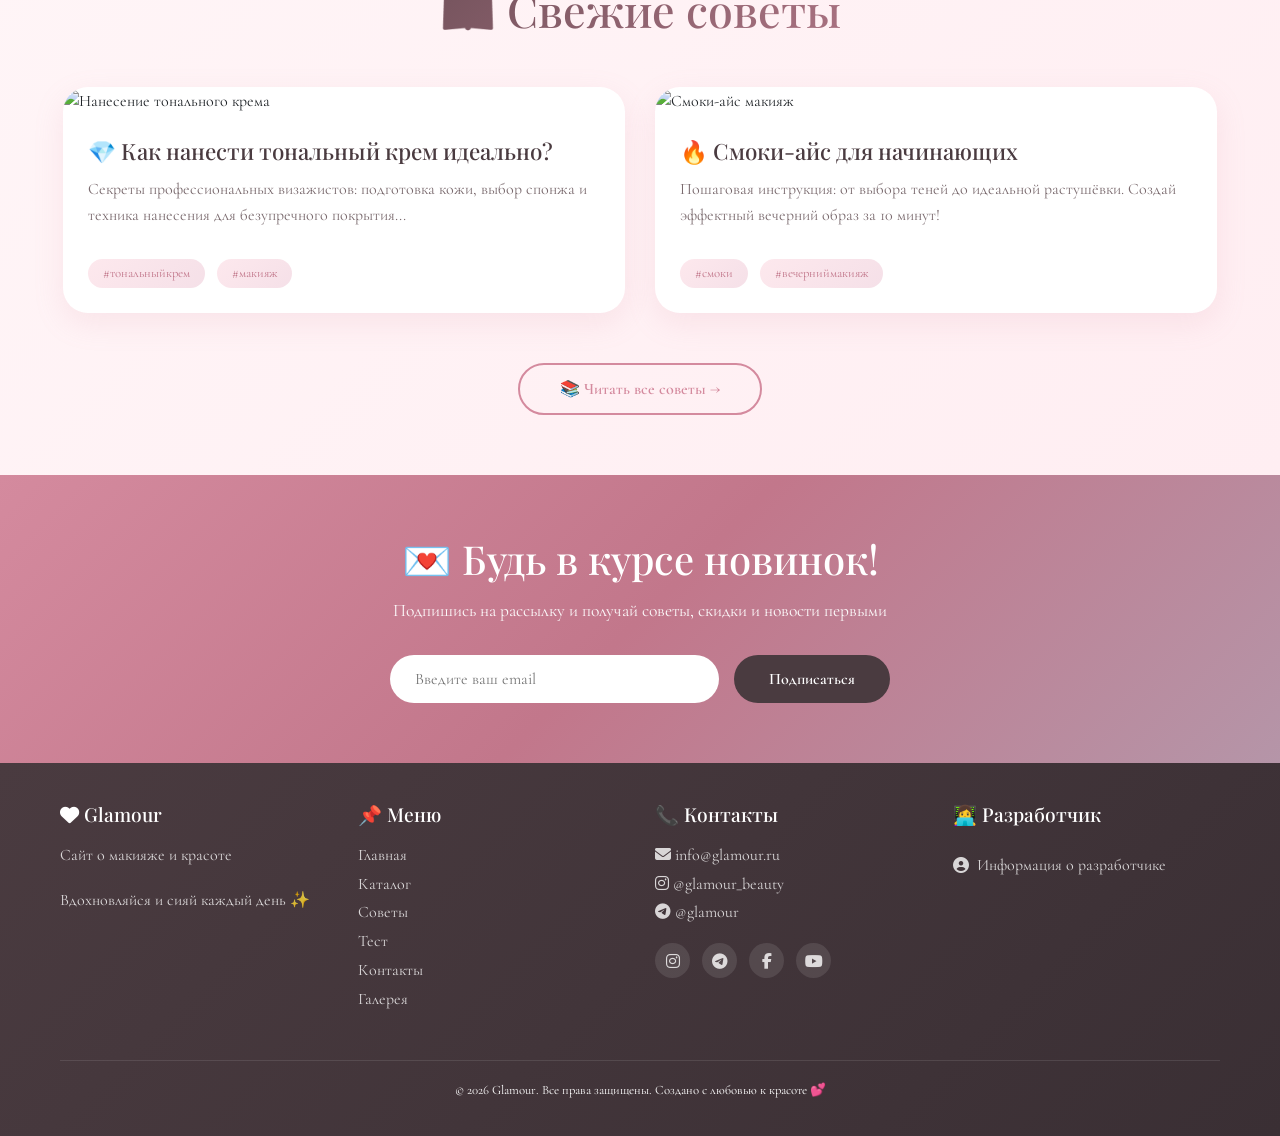
==== commit ced54a4f: "Update index.html" ====
--- a/index.html
+++ b/index.html
@@ -97,7 +97,7 @@
             gap: 8px;
         }
 
-        /* БУРГЕР-КНОПКА (видна только на мобильных) */
+        /* БУРГЕР-КНОПКА */
         .burger-btn {
             display: none;
             background: none;
@@ -688,12 +688,12 @@
             color: white;
             font-size: 0.85rem;
             padding-left: 100%;
-            animation: marqueeScroll 25s linear infinite;
+            animation: marqueeScroll 20s linear infinite;
             font-family: 'Playfair Display', serif;
         }
 
         .marquee-text span {
-            margin: 0 35px;
+            margin: 0 30px;
         }
 
         @keyframes marqueeScroll {
@@ -703,131 +703,6 @@
 
         .marquee-box:hover .marquee-text {
             animation-play-state: paused;
-        }
-
-        /* Кнопка управления */
-        .marquee-control-wrapper {
-            position: absolute;
-            right: 10px;
-            top: 50%;
-            transform: translateY(-50%);
-            z-index: 10;
-        }
-
-        .marquee-control-btn {
-            background: rgba(255, 255, 255, 0.3);
-            border: none;
-            color: white;
-            width: 36px;
-            height: 36px;
-            border-radius: 50%;
-            cursor: pointer;
-            font-size: 0.9rem;
-            display: flex;
-            align-items: center;
-            justify-content: center;
-            transition: all 0.3s;
-        }
-
-        .marquee-control-btn:hover {
-            background: rgba(255, 255, 255, 0.5);
-            transform: scale(1.05);
-        }
-
-        /* Панель управления */
-        .marquee-panel {
-            position: absolute;
-            right: 0;
-            top: 45px;
-            background: white;
-            border-radius: 16px;
-            padding: 15px 20px;
-            width: 230px;
-            box-shadow: 0 10px 30px rgba(0, 0, 0, 0.2);
-            opacity: 0;
-            visibility: hidden;
-            transition: all 0.3s ease;
-            z-index: 100;
-            border: 1px solid rgba(212, 138, 158, 0.3);
-        }
-
-        .marquee-panel.open {
-            opacity: 1;
-            visibility: visible;
-            transform: translateY(5px);
-        }
-
-        .marquee-panel h4 {
-            font-family: 'Playfair Display', serif;
-            font-size: 0.9rem;
-            color: #c2778b;
-            margin-bottom: 12px;
-            text-align: center;
-            font-weight: 600;
-        }
-
-        .marquee-panel-group {
-            margin-bottom: 12px;
-        }
-
-        .marquee-panel-group label {
-            font-size: 0.7rem;
-            color: #7a6a6e;
-            display: block;
-            margin-bottom: 6px;
-            font-weight: 600;
-        }
-
-        .marquee-panel-group button {
-            background: #fef5f0;
-            border: 1px solid #f3dfe4;
-            padding: 5px 12px;
-            border-radius: 20px;
-            cursor: pointer;
-            font-size: 0.7rem;
-            font-family: 'Playfair Display', serif;
-            transition: all 0.2s;
-            margin-right: 6px;
-            margin-bottom: 4px;
-        }
-
-        .marquee-panel-group button:hover {
-            background: #d48a9e;
-            color: white;
-        }
-
-        .marquee-panel-group button.active {
-            background: #d48a9e;
-            color: white;
-        }
-
-        .marquee-panel input {
-            width: 100%;
-            accent-color: #d48a9e;
-        }
-
-        .speed-value {
-            display: inline-block;
-            margin-left: 8px;
-            font-size: 0.7rem;
-            color: #d48a9e;
-            font-weight: bold;
-        }
-
-        /* Тёмная тема для бегущей строки */
-        body.dark-theme .marquee {
-            background: linear-gradient(135deg, #4a3b40, #3a2f34);
-        }
-
-        body.dark-theme .marquee-panel {
-            background: #1e1e2e;
-            border-color: #3a2f34;
-        }
-
-        body.dark-theme .marquee-panel-group button {
-            background: #2a2a3e;
-            color: #ddd;
-            border-color: #3a2f34;
         }
 
         @media (max-width: 700px) {
@@ -840,7 +715,405 @@
             }
         }
 
-        /* ===== АДАПТИВНОСТЬ МЕНЮ ===== */
+        /* ===== АНИМИРОВАННЫЙ БАННЕР ===== */
+            /* ===== АНИМИРОВАННЫЙ БАННЕР ===== */
+.banner-slider {
+    max-width: 1200px;
+    margin: 30px auto;
+    position: relative;
+    overflow: hidden;
+    border-radius: 24px;
+    box-shadow: 0 15px 40px rgba(0, 0, 0, 0.15);
+}
+
+.banner-slides {
+    display: flex;
+    transition: transform 0.5s ease-in-out;
+}
+
+.banner-slide {
+    min-width: 100%;
+    position: relative;
+    background-size: cover;
+    background-position: center;
+    height: 420px;
+    display: flex;
+    align-items: center;
+    justify-content: flex-start;
+}
+
+/* ТЁМНОЕ ЗАТЕМНЕНИЕ ПОВЕРХ КАРТИНКИ (делает текст читаемым) */
+.banner-slide::before {
+    content: '';
+    position: absolute;
+    top: 0;
+    left: 0;
+    width: 100%;
+    height: 100%;
+    background: rgba(0, 0, 0, 0.55);
+    z-index: 1;
+}
+
+.banner-content {
+    position: relative;
+    z-index: 2;
+    padding: 50px;
+    max-width: 550px;
+    color: white;
+    text-shadow: 2px 2px 4px rgba(0,0,0,0.5);
+    animation: slideInLeft 0.8s ease-out;
+}
+
+.banner-content h2 {
+    font-family: 'Playfair Display', serif;
+    font-size: 2.5rem;
+    margin-bottom: 15px;
+    letter-spacing: 2px;
+}
+
+.banner-content p {
+    font-family: 'Cormorant Garamond', serif;
+    font-size: 1.2rem;
+    margin-bottom: 25px;
+}
+
+.banner-btn {
+    display: inline-block;
+    padding: 12px 35px;
+    background: linear-gradient(135deg, #d48a9e, #c2778b);
+    color: white;
+    text-decoration: none;
+    border-radius: 40px;
+    font-family: 'Playfair Display', serif;
+    font-weight: 600;
+    transition: all 0.3s;
+    box-shadow: 0 5px 15px rgba(0,0,0,0.2);
+}
+
+.banner-btn:hover {
+    transform: translateY(-3px);
+    box-shadow: 0 10px 25px rgba(212,138,158,0.5);
+}
+
+.banner-prev, .banner-next {
+    position: absolute;
+    top: 50%;
+    transform: translateY(-50%);
+    background: rgba(255,255,255,0.3);
+    color: white;
+    border: none;
+    width: 45px;
+    height: 45px;
+    border-radius: 50%;
+    cursor: pointer;
+    font-size: 1.3rem;
+    transition: all 0.3s;
+    z-index: 10;
+}
+
+.banner-prev:hover, .banner-next:hover {
+    background: rgba(255,255,255,0.5);
+    transform: translateY(-50%) scale(1.1);
+}
+
+.banner-prev {
+    left: 20px;
+}
+
+.banner-next {
+    right: 20px;
+}
+
+.banner-dots {
+    position: absolute;
+    bottom: 20px;
+    left: 50%;
+    transform: translateX(-50%);
+    display: flex;
+    gap: 12px;
+    z-index: 10;
+}
+
+.banner-dot {
+    width: 12px;
+    height: 12px;
+    border-radius: 50%;
+    background: rgba(255,255,255,0.5);
+    cursor: pointer;
+    transition: all 0.3s;
+}
+
+.banner-dot.active {
+    background: #d48a9e;
+    width: 25px;
+    border-radius: 10px;
+}
+
+/* Картинки слайдов */
+.banner-slide-1 {
+    background-image: url('https://www.bing.com/th/id/OIP.A3tT6j0ucQblIj4TU7qpEwHaEy?w=193&h=135&c=8&rs=1&qlt=90&o=6&dpr=1.3&pid=3.1&rm=2');
+}
+
+.banner-slide-2 {
+    background-image: url('https://th.bing.com/th/id/OIP.gx20THLtgYdrHrl9dGa99AHaHZ?w=189&h=188&c=7&r=0&o=7&dpr=1.3&pid=1.7&rm=3');
+}
+
+.banner-slide-3 {
+    background-image: url('https://th.bing.com/th/id/OIP.h_4E9gAuzfMcU-8tWNtgkwHaHa?w=210&h=210&c=7&r=0&o=7&dpr=1.3&pid=1.7&rm=3');
+}
+
+@keyframes slideInLeft {
+    from {
+        opacity: 0;
+        transform: translateX(-50px);
+    }
+    to {
+        opacity: 1;
+        transform: translateX(0);
+    }
+}
+
+@media (max-width: 768px) {
+    .banner-slide {
+        height: 350px;
+    }
+    .banner-content {
+        padding: 30px;
+        max-width: 80%;
+    }
+    .banner-content h2 {
+        font-size: 1.5rem;
+    }
+    .banner-content p {
+        font-size: 0.9rem;
+    }
+    .banner-prev, .banner-next {
+        width: 35px;
+        height: 35px;
+        font-size: 1rem;
+    }
+}
+
+@media (max-width: 576px) {
+    .banner-slide {
+        height: 280px;
+    }
+    .banner-content h2 {
+        font-size: 1.2rem;
+    }
+    .banner-btn {
+        padding: 8px 20px;
+        font-size: 0.8rem;
+    }
+}
+
+        /* ===== ВЫДВИЖНАЯ ПАНЕЛЬ (SIDEBAR) ===== */
+        .sidebar {
+            position: fixed;
+            top: 0;
+            right: -400px;
+            width: 380px;
+            max-width: 90vw;
+            height: 100vh;
+            background: linear-gradient(145deg, #ffffff 0%, #fef8fa 100%);
+            box-shadow: -5px 0 30px rgba(0, 0, 0, 0.15);
+            z-index: 2000;
+            transition: right 0.4s cubic-bezier(0.2, 0.9, 0.4, 1.1);
+            display: flex;
+            flex-direction: column;
+            overflow-y: auto;
+            border-left: 4px solid #d48a9e;
+        }
+
+        body.dark-theme .sidebar {
+            background: linear-gradient(145deg, #1e1e2e 0%, #2a2a3e 100%);
+            border-left-color: #d48a9e;
+        }
+
+        .sidebar.open {
+            right: 0;
+        }
+
+        .sidebar-toggle-btn {
+            position: fixed;
+            right: 20px;
+            bottom: 80px;
+            width: 55px;
+            height: 55px;
+            border-radius: 50%;
+            background: linear-gradient(135deg, #d48a9e, #c2778b);
+            color: white;
+            border: none;
+            cursor: pointer;
+            box-shadow: 0 5px 20px rgba(212, 138, 158, 0.4);
+            z-index: 1001;
+            display: flex;
+            align-items: center;
+            justify-content: center;
+            font-size: 1.5rem;
+            transition: all 0.3s;
+        }
+
+        .sidebar-toggle-btn:hover {
+            transform: scale(1.1);
+            box-shadow: 0 8px 25px rgba(212, 138, 158, 0.5);
+        }
+
+        .sidebar-overlay {
+            position: fixed;
+            top: 0;
+            left: 0;
+            width: 100%;
+            height: 100%;
+            background: rgba(0, 0, 0, 0.5);
+            z-index: 1999;
+            opacity: 0;
+            visibility: hidden;
+            transition: all 0.3s;
+        }
+
+        .sidebar-overlay.active {
+            opacity: 1;
+            visibility: visible;
+        }
+
+        .sidebar-header {
+            padding: 25px;
+            border-bottom: 2px dashed #f3dfe4;
+            display: flex;
+            justify-content: space-between;
+            align-items: center;
+        }
+
+        .sidebar-header h3 {
+            font-family: 'Playfair Display', serif;
+            font-size: 1.5rem;
+            color: #c2778b;
+            margin: 0;
+        }
+
+        .sidebar-close {
+            background: none;
+            border: none;
+            font-size: 1.8rem;
+            cursor: pointer;
+            color: #d48a9e;
+            transition: all 0.3s;
+        }
+
+        .sidebar-close:hover {
+            transform: rotate(90deg);
+        }
+
+        .sidebar-content {
+            padding: 25px;
+            flex: 1;
+        }
+
+        .sidebar-section {
+            margin-bottom: 25px;
+            padding: 15px;
+            background: #fef5f0;
+            border-radius: 16px;
+            transition: all 0.3s;
+        }
+
+        body.dark-theme .sidebar-section {
+            background: #2a2a3e;
+        }
+
+        .sidebar-section:hover {
+            transform: translateX(-5px);
+        }
+
+        .sidebar-section h4 {
+            font-family: 'Playfair Display', serif;
+            color: #d48a9e;
+            margin-bottom: 10px;
+            font-size: 1.1rem;
+        }
+
+        .sidebar-section p {
+            color: #7a6a6e;
+            font-size: 0.9rem;
+            line-height: 1.5;
+        }
+
+        .sidebar-tip {
+            display: flex;
+            gap: 12px;
+            align-items: flex-start;
+            margin-bottom: 15px;
+            padding: 12px;
+            background: white;
+            border-radius: 12px;
+            transition: all 0.3s;
+        }
+
+        body.dark-theme .sidebar-tip {
+            background: #1e1e2e;
+        }
+
+        .sidebar-tip:hover {
+            transform: translateX(-5px);
+            box-shadow: 0 5px 15px rgba(212, 138, 158, 0.2);
+        }
+
+        .sidebar-tip i {
+            color: #d48a9e;
+            font-size: 1.2rem;
+            margin-top: 3px;
+        }
+
+        .sidebar-tip-text h5 {
+            font-family: 'Playfair Display', serif;
+            font-size: 0.9rem;
+            color: #4a3b40;
+            margin-bottom: 5px;
+        }
+
+        body.dark-theme .sidebar-tip-text h5 {
+            color: #ddd;
+        }
+
+        .sidebar-tip-text p {
+            font-size: 0.8rem;
+            color: #7a6a6e;
+        }
+
+        .sidebar-btn {
+            width: 100%;
+            padding: 12px;
+            background: linear-gradient(135deg, #d48a9e, #c2778b);
+            color: white;
+            border: none;
+            border-radius: 30px;
+            cursor: pointer;
+            font-family: 'Playfair Display', serif;
+            font-weight: 600;
+            margin-top: 20px;
+            transition: all 0.3s;
+        }
+
+        .sidebar-btn:hover {
+            transform: translateY(-3px);
+            box-shadow: 0 5px 20px rgba(212, 138, 158, 0.4);
+        }
+
+        @media (max-width: 480px) {
+            .sidebar {
+                width: 100%;
+                right: -100%;
+            }
+            .sidebar-toggle-btn {
+                width: 45px;
+                height: 45px;
+                font-size: 1.2rem;
+                bottom: 70px;
+                right: 15px;
+            }
+        }
+
         @media (max-width: 768px) {
             .burger-btn {
                 display: block;
@@ -899,7 +1172,6 @@
 </head>
 <body>
 
-    <!-- Декоративные элементы -->
     <div class="decoration decoration-1">🌺</div>
     <div class="decoration decoration-2">🌸</div>
 
@@ -941,7 +1213,7 @@
                             <input type="text" id="globalSearchInput" placeholder="🔍 Поиск...">
                             <div id="globalSearchResults" class="search-dropdown"></div>
                         </div>
-                        <button class="theme-toggle" onclick="toggleTheme()">
+                        <button class="theme-toggle" id="themeToggleBtn">
                             <i class="fas fa-moon"></i>
                         </button>
                     </div>
@@ -950,7 +1222,7 @@
         </div>
     </header>
 
-    <!-- ===== БЕГУЩАЯ СТРОКА С УПРАВЛЕНИЕМ ===== -->
+    <!-- ===== БЕГУЩАЯ СТРОКА ===== -->
     <div class="marquee">
         <div class="container" style="position: relative;">
             <div class="marquee-box">
@@ -962,48 +1234,213 @@
                 </div>
             </div>
             
-            <!-- КНОПКА УПРАВЛЕНИЯ -->
-            <div class="marquee-control-wrapper">
-                <button class="marquee-control-btn" id="marqueeControlBtn">
-                    <i class="fas fa-sliders-h"></i>
-                </button>
+            <label for="marqueeToggle" style="position: absolute; right: 10px; top: 50%; transform: translateY(-50%); background: rgba(255,255,255,0.5); width: 36px; height: 36px; border-radius: 50%; display: flex; align-items: center; justify-content: center; cursor: pointer; z-index: 2; color: white;">
+                <i class="fas fa-sliders-h"></i>
+            </label>
+            <input type="checkbox" id="marqueeToggle" style="position: absolute; right: 10px; top: 50%; transform: translateY(-50%); opacity: 0; width: 36px; height: 36px; margin: 0; cursor: pointer; z-index: 1;">
+            
+            <div id="marqueePanel" style="position: absolute; right: 0; top: 45px; background: white; border-radius: 16px; padding: 15px 20px; width: 230px; box-shadow: 0 10px 30px rgba(0,0,0,0.2); border: 1px solid #d48a9e; display: none; z-index: 9999;">
+                <h4 style="margin: 0 0 12px 0; text-align: center; color: #c2778b;">⚙️ Управление</h4>
                 
-                <!-- ПАНЕЛЬ УПРАВЛЕНИЯ -->
-                <div class="marquee-panel" id="marqueePanel">
-                    <h4><i class="fas fa-magic"></i> Управление строкой</h4>
-                    
-                    <div class="marquee-panel-group">
-                        <label><i class="fas fa-exchange-alt"></i> Направление</label>
-                        <div>
-                            <button class="dir-option active" data-dir="left">← Влево</button>
-                            <button class="dir-option" data-dir="right">Вправо →</button>
-                        </div>
+                <div style="margin-bottom: 12px;">
+                    <label style="display: block; font-size: 0.7rem; margin-bottom: 6px;">➡️ Направление</label>
+                    <div>
+                        <button type="button" data-dir="left" class="dir-btn" style="background: #d48a9e; color: white; border: none; padding: 5px 12px; border-radius: 20px; cursor: pointer;">← Влево</button>
+                        <button type="button" data-dir="right" class="dir-btn" style="background: #fef5f0; border: 1px solid #ccc; padding: 5px 12px; border-radius: 20px; cursor: pointer;">Вправо →</button>
                     </div>
-                    
-                    <div class="marquee-panel-group">
-                        <label><i class="fas fa-tachometer-alt"></i> Скорость</label>
-                        <input type="range" id="marqueeSpeed" min="5" max="30" step="1" value="15">
-                        <span id="speedValueDisplay" class="speed-value">15</span>
-                    </div>
-                    
-                    <div class="marquee-panel-group">
-                        <label><i class="fas fa-palette"></i> Стиль</label>
-                        <div>
-                            <button class="style-option active" data-style="0">🌸 Розовый</button>
-                            <button class="style-option" data-style="1">💜 Лаванда</button>
-                            <button class="style-option" data-style="2">🌿 Мятный</button>
-                        </div>
-                    </div>
-                    
-                    <div class="marquee-panel-group">
-                        <button id="marqueePauseBtn" style="width: 100%; background: #4a3b40; color: white; border: none; padding: 7px 12px; border-radius: 20px;">
-                            <i class="fas fa-pause"></i> Пауза
-                        </button>
-                    </div>
+                </div>
+                
+                <div style="margin-bottom: 12px;">
+                    <label style="display: block; font-size: 0.7rem; margin-bottom: 6px;">⚡ Скорость</label>
+                    <input type="range" id="speedSlider" min="5" max="30" value="15" style="width: 100%;">
+                    <span id="speedVal" style="margin-left: 8px; color: #d48a9e;">15</span>
+                </div>
+                
+                <div>
+                    <button id="pauseMarqueeBtn" style="width: 100%; background: #4a3b40; color: white; border: none; padding: 7px; border-radius: 20px; cursor: pointer;">
+                        ⏸ Пауза
+                    </button>
                 </div>
             </div>
         </div>
     </div>
+
+    <script>
+    // ПРОСТОЙ РАБОЧИЙ СКРИПТ ДЛЯ БЕГУЩЕЙ СТРОКИ
+    (function() {
+        const text = document.getElementById('marqueeText');
+        const toggle = document.getElementById('marqueeToggle');
+        const panel = document.getElementById('marqueePanel');
+        const speedSlider = document.getElementById('speedSlider');
+        const speedVal = document.getElementById('speedVal');
+        const pauseBtn = document.getElementById('pauseMarqueeBtn');
+        const dirBtns = document.querySelectorAll('.dir-btn');
+        
+        let isPaused = false;
+        let currentDir = 'left';
+        let currentSpeed = 15;
+        
+        function updateAnimation() {
+            text.style.animation = 'none';
+            void text.offsetHeight;
+            if (!isPaused) {
+                const direction = currentDir === 'left' ? 'normal' : 'reverse';
+                text.style.animation = `marqueeScroll ${currentSpeed}s linear infinite`;
+                text.style.animationDirection = direction;
+            }
+        }
+        
+        if (toggle && panel) {
+            toggle.addEventListener('change', function() {
+                panel.style.display = this.checked ? 'block' : 'none';
+            });
+        }
+        
+        dirBtns.forEach(btn => {
+            btn.addEventListener('click', function() {
+                dirBtns.forEach(b => {
+                    b.style.background = '#fef5f0';
+                    b.style.color = '#4a3b40';
+                    b.style.border = '1px solid #ccc';
+                });
+                this.style.background = '#d48a9e';
+                this.style.color = 'white';
+                this.style.border = 'none';
+                currentDir = this.getAttribute('data-dir');
+                updateAnimation();
+            });
+        });
+        
+        if (speedSlider && speedVal) {
+            speedSlider.addEventListener('input', function() {
+                currentSpeed = parseInt(this.value);
+                speedVal.textContent = currentSpeed;
+                updateAnimation();
+            });
+        }
+        
+        if (pauseBtn) {
+            pauseBtn.addEventListener('click', function() {
+                isPaused = !isPaused;
+                if (isPaused) {
+                    this.innerHTML = '▶ Старт';
+                    text.style.animationPlayState = 'paused';
+                } else {
+                    this.innerHTML = '⏸ Пауза';
+                    text.style.animationPlayState = 'running';
+                }
+            });
+        }
+        
+        updateAnimation();
+    })();
+    </script>
+
+    <!-- ===== АНИМИРОВАННЫЙ БАННЕР ===== -->
+    <div class="banner-slider">
+        <div class="banner-slides" id="bannerSlides">
+            <div class="banner-slide banner-slide-1">
+                <div class="banner-content">
+                    <h2>✨ Осенний макияж 2026</h2>
+                    <p>Ягодные оттенки, сияющая кожа и новые тренды сезона. Обнови свой образ с нами!</p>
+                    <a href="catalog.html" class="banner-btn">Смотреть новинки</a>
+                </div>
+            </div>
+            <div class="banner-slide banner-slide-2">
+                <div class="banner-content">
+                    <h2>💄 Скидка 20% на помады</h2>
+                    <p>Только до конца месяца! Матовые и сатиновые оттенки для любого образа.</p>
+                    <a href="catalog.html#lips" class="banner-btn">Выбрать помаду</a>
+                </div>
+            </div>
+            <div class="banner-slide banner-slide-3">
+                <div class="banner-content">
+                    <h2>👁️ Мастер-класс по смоки-айс</h2>
+                    <p>Бесплатный урок от профессионального визажиста. Научись делать идеальный smoky eyes!</p>
+                    <a href="tips.html" class="banner-btn">Смотреть урок</a>
+                </div>
+            </div>
+        </div>
+        
+        <button class="banner-prev" id="bannerPrev">❮</button>
+        <button class="banner-next" id="bannerNext">❯</button>
+        
+        <div class="banner-dots" id="bannerDots"></div>
+    </div>
+
+    <script>
+    // АНИМИРОВАННЫЙ БАННЕР
+    (function() {
+        const slides = document.getElementById('bannerSlides');
+        const prevBtn = document.getElementById('bannerPrev');
+        const nextBtn = document.getElementById('bannerNext');
+        const dotsContainer = document.getElementById('bannerDots');
+        
+        if (!slides) return;
+        
+        const slideCount = document.querySelectorAll('.banner-slide').length;
+        let currentIndex = 0;
+        let autoInterval;
+        
+        function createDots() {
+            if (!dotsContainer) return;
+            dotsContainer.innerHTML = '';
+            for (let i = 0; i < slideCount; i++) {
+                const dot = document.createElement('div');
+                dot.classList.add('banner-dot');
+                if (i === 0) dot.classList.add('active');
+                dot.addEventListener('click', () => goToSlide(i));
+                dotsContainer.appendChild(dot);
+            }
+        }
+        
+        function goToSlide(index) {
+            if (index < 0) index = slideCount - 1;
+            if (index >= slideCount) index = 0;
+            currentIndex = index;
+            slides.style.transform = `translateX(-${currentIndex * 100}%)`;
+            
+            if (dotsContainer) {
+                document.querySelectorAll('.banner-dot').forEach((dot, i) => {
+                    dot.classList.toggle('active', i === currentIndex);
+                });
+            }
+            
+            resetAutoPlay();
+        }
+        
+        function nextSlide() {
+            goToSlide(currentIndex + 1);
+        }
+        
+        function prevSlide() {
+            goToSlide(currentIndex - 1);
+        }
+        
+        function startAutoPlay() {
+            autoInterval = setInterval(() => {
+                nextSlide();
+            }, 5000);
+        }
+        
+        function resetAutoPlay() {
+            clearInterval(autoInterval);
+            startAutoPlay();
+        }
+        
+        if (prevBtn) prevBtn.addEventListener('click', prevSlide);
+        if (nextBtn) nextBtn.addEventListener('click', nextSlide);
+        
+        createDots();
+        startAutoPlay();
+        
+        const banner = document.querySelector('.banner-slider');
+        if (banner) {
+            banner.addEventListener('mouseenter', () => clearInterval(autoInterval));
+            banner.addEventListener('mouseleave', startAutoPlay);
+        }
+    })();
+    </script>
 
     <!-- Hero Section -->
     <section class="hero">
@@ -1143,239 +1580,203 @@
         </div>
     </footer>
 
-    <!-- jQuery и jQuery UI -->
+    <!-- ВЫДВИЖНАЯ ПАНЕЛЬ -->
+    <button class="sidebar-toggle-btn" id="sidebarToggleBtn">
+        <i class="fas fa-gem"></i>
+    </button>
+
+    <div class="sidebar-overlay" id="sidebarOverlay"></div>
+
+    <div class="sidebar" id="sidebar">
+        <div class="sidebar-header">
+            <h3><i class="fas fa-sparkles"></i> Бьюти-советы</h3>
+            <button class="sidebar-close" id="sidebarCloseBtn">&times;</button>
+        </div>
+        <div class="sidebar-content">
+            <div class="sidebar-section">
+                <h4><i class="fas fa-tips"></i> Совет дня</h4>
+                <p>✨ Наноси консилер треугольником под глазами — это визуально поднимает скулы и маскирует темные круги!</p>
+            </div>
+            
+            <div class="sidebar-section">
+                <h4><i class="fas fa-fire"></i> Тренд недели</h4>
+                <p>🔥 «Вишнёвый макияж» — помада и румяна в ягодных оттенках. Главный тренд весны 2026!</p>
+            </div>
+            
+            <div class="sidebar-tip">
+                <i class="fas fa-hand-peace"></i>
+                <div class="sidebar-tip-text">
+                    <h5>Как выбрать помаду по цветотипу?</h5>
+                    <p>Для "Зимы" — холодные винные оттенки, для "Весны" — коралловые и персиковые.</p>
+                </div>
+            </div>
+            
+            <div class="sidebar-tip">
+                <i class="fas fa-eye"></i>
+                <div class="sidebar-tip-text">
+                    <h5>Смоки-айс за 5 минут</h5>
+                    <p>Нанеси темные тени на внешний уголок и растушуй. Готово!</p>
+                </div>
+            </div>
+            
+            <div class="sidebar-tip">
+                <i class="fas fa-heart"></i>
+                <div class="sidebar-tip-text">
+                    <h5>Уход перед макияжем</h5>
+                    <p>Всегда увлажняй кожу за 10 минут до нанесения тонального крема.</p>
+                </div>
+            </div>
+            
+            <button class="sidebar-btn" onclick="window.location.href='tips.html'">
+                <i class="fas fa-book-open"></i> Все советы
+            </button>
+        </div>
+    </div>
+
+    <!-- jQuery -->
     <script src="https://code.jquery.com/jquery-3.7.1.min.js"></script>
     <script src="https://code.jquery.com/ui/1.13.2/jquery-ui.min.js"></script>
 
     <script>
-        $(document).ready(function() {
-            // ===== БУРГЕР-МЕНЮ =====
-            $('#burgerBtn').on('click', function() {
-                $('#navMenu').toggleClass('show');
-                const icon = $(this).find('i');
-                if (icon.hasClass('fa-bars')) {
-                    icon.removeClass('fa-bars').addClass('fa-times');
-                } else {
-                    icon.removeClass('fa-times').addClass('fa-bars');
-                }
+    $(document).ready(function() {
+        $('#burgerBtn').on('click', function() {
+            $('#navMenu').toggleClass('show');
+            const icon = $(this).find('i');
+            if (icon.hasClass('fa-bars')) {
+                icon.removeClass('fa-bars').addClass('fa-times');
+            } else {
+                icon.removeClass('fa-times').addClass('fa-bars');
+            }
+        });
+
+        function initDropdown() {
+            if (window.innerWidth <= 768) {
+                $('.dropdown > a').off('mouseenter mouseleave').on('click', function(e) {
+                    e.preventDefault();
+                    $(this).siblings('.dropdown-menu-sub').toggleClass('show');
+                });
+            } else {
+                $('.dropdown > a').off('click');
+                $('.dropdown').off('mouseenter mouseleave').on('mouseenter', function() {
+                    $(this).find('.dropdown-menu-sub').stop(true, true).slideDown(200);
+                }).on('mouseleave', function() {
+                    $(this).find('.dropdown-menu-sub').stop(true, true).slideUp(200);
+                });
+            }
+        }
+        initDropdown();
+        $(window).on('resize', initDropdown);
+
+        let currentPage = window.location.pathname.split('/').pop() || 'make.html';
+        $('.nav-menu a').each(function() {
+            if ($(this).attr('href') === currentPage) {
+                $(this).addClass('active');
+            }
+        });
+
+        const searchData = [
+            { title: "Тональный крем Perfect Skin", category: "Каталог → Лицо", url: "catalog.html#face" },
+            { title: "Консилер Hide and Shine", category: "Каталог → Лицо", url: "catalog.html#face" },
+            { title: "Пудра Velvet Finish", category: "Каталог → Лицо", url: "catalog.html#face" },
+            { title: "Тушь Lash Queen", category: "Каталог → Глаза", url: "catalog.html#eyes" },
+            { title: "Матовая помада Red Velvet", category: "Каталог → Губы", url: "catalog.html#lips" },
+            { title: "Как нанести тональный крем", category: "Советы", url: "tips.html" },
+            { title: "Смоки-айс для начинающих", category: "Советы", url: "tips.html" },
+            { title: "Тест: Подбери помаду", category: "Тесты", url: "test.html" }
+        ];
+
+        const searchInput = $('#globalSearchInput');
+        const searchResults = $('#globalSearchResults');
+
+        searchInput.on('input', function() {
+            const query = $(this).val().trim();
+            if (query === '') {
+                searchResults.removeClass('show');
+                return;
+            }
+            const filtered = searchData.filter(item => 
+                item.title.toLowerCase().includes(query.toLowerCase())
+            );
+            if (filtered.length === 0) {
+                searchResults.html('<div class="no-results">😔 Ничего не найдено</div>');
+            } else {
+                searchResults.html(filtered.map(item => `
+                    <div class="search-dropdown-item" onclick="window.location.href='${item.url}'">
+                        <div class="item-title">${item.title}</div>
+                        <div class="item-category">${item.category}</div>
+                    </div>
+                `).join(''));
+            }
+            searchResults.addClass('show');
+        });
+
+        $(document).on('click', function(e) {
+            if (!$(e.target).closest('.header-search').length) {
+                searchResults.removeClass('show');
+            }
+        });
+
+        $('#newsletterForm').on('submit', function(e) {
+            e.preventDefault();
+            const email = $(this).find('input[type="email"]').val();
+            $('<div>').html(`
+                <div style="text-align: center; padding: 20px;">
+                    <i class="fas fa-envelope" style="font-size: 48px; color: #d48a9e;"></i>
+                    <h3>Спасибо за подписку!</h3>
+                    <p>На почту ${email} отправлены советы по красоте.</p>
+                </div>
+            `).dialog({
+                title: '💌 Подписка оформлена',
+                modal: true,
+                width: 400,
+                buttons: { 'Отлично!': function() { $(this).dialog('close'); } }
             });
-
-            // ===== АДАПТИВНОЕ ПОДМЕНЮ =====
-            function initDropdown() {
-                if (window.innerWidth <= 768) {
-                    $('.dropdown > a').off('mouseenter mouseleave').on('click', function(e) {
-                        e.preventDefault();
-                        $(this).siblings('.dropdown-menu-sub').toggleClass('show');
-                    });
-                } else {
-                    $('.dropdown > a').off('click');
-                    $('.dropdown').off('mouseenter mouseleave').on('mouseenter', function() {
-                        $(this).find('.dropdown-menu-sub').stop(true, true).slideDown(200);
-                    }).on('mouseleave', function() {
-                        $(this).find('.dropdown-menu-sub').stop(true, true).slideUp(200);
-                    });
-                }
-            }
-            initDropdown();
-            $(window).on('resize', initDropdown);
-
-            // ===== ПОДСВЕТКА АКТИВНОГО ПУНКТА =====
-            let currentPage = window.location.pathname.split('/').pop() || 'make.html';
-            $('.nav-menu a').each(function() {
-                if ($(this).attr('href') === currentPage) {
-                    $(this).addClass('active');
-                }
-            });
-
-            // ===== ПОИСК =====
-            const searchData = [
-                { title: "Тональный крем Perfect Skin", category: "Каталог → Лицо", url: "catalog.html#face" },
-                { title: "Консилер Hide and Shine", category: "Каталог → Лицо", url: "catalog.html#face" },
-                { title: "Пудра Velvet Finish", category: "Каталог → Лицо", url: "catalog.html#face" },
-                { title: "Тушь Lash Queen", category: "Каталог → Глаза", url: "catalog.html#eyes" },
-                { title: "Матовая помада Red Velvet", category: "Каталог → Губы", url: "catalog.html#lips" },
-                { title: "Как нанести тональный крем", category: "Советы", url: "tips.html" },
-                { title: "Смоки-айс для начинающих", category: "Советы", url: "tips.html" },
-                { title: "Тест: Подбери помаду", category: "Тесты", url: "test.html" }
-            ];
-
-            function highlightText(text, query) {
-                if (!query) return text;
-                const regex = new RegExp(`(${query.replace(/[.*+?^${}()|[\]\\]/g, '\\$&')})`, 'gi');
-                return text.replace(regex, '<span class="highlight">$1</span>');
-            }
-
-            const searchInput = $('#globalSearchInput');
-            const searchResults = $('#globalSearchResults');
-
-            searchInput.on('input', function() {
-                const query = $(this).val().trim();
-                if (query === '') {
-                    searchResults.removeClass('show');
-                    return;
-                }
-                const filtered = searchData.filter(item => 
-                    item.title.toLowerCase().includes(query.toLowerCase())
-                );
-                if (filtered.length === 0) {
-                    searchResults.html(`<div class="no-results">😔 Ничего не найдено по запросу «${query}»</div>`);
-                } else {
-                    searchResults.html(filtered.map(item => `
-                        <div class="search-dropdown-item" onclick="window.location.href='${item.url}'">
-                            <div class="item-title">${highlightText(item.title, query)}</div>
-                            <div class="item-category">${item.category}</div>
-                        </div>
-                    `).join(''));
-                }
-                searchResults.addClass('show');
-            });
-
-            $(document).on('click', function(e) {
-                if (!$(e.target).closest('.header-search').length) {
-                    searchResults.removeClass('show');
-                }
-            });
-
-            // ===== ПОДПИСКА (jQuery UI Dialog) =====
-            $('#newsletterForm').on('submit', function(e) {
-                e.preventDefault();
-                const email = $(this).find('input[type="email"]').val();
-                $('<div>').html(`
-                    <div style="text-align: center; padding: 20px;">
-                        <i class="fas fa-envelope" style="font-size: 48px; color: #d48a9e;"></i>
-                        <h3>Спасибо за подписку!</h3>
-                        <p>На почту ${email} отправлены советы по красоте.</p>
-                    </div>
-                `).dialog({
-                    title: '💌 Подписка оформлена',
-                    modal: true,
-                    width: 400,
-                    buttons: { 'Отлично!': function() { $(this).dialog('close'); } }
-                });
-                $(this)[0].reset();
-            });
+            $(this)[0].reset();
         });
 
-        // ===== ТЁМНАЯ ТЕМА =====
+        const sidebar = document.getElementById('sidebar');
+        const sidebarOverlay = document.getElementById('sidebarOverlay');
+        const sidebarToggleBtn = document.getElementById('sidebarToggleBtn');
+        const sidebarCloseBtn = document.getElementById('sidebarCloseBtn');
+
+        function openSidebar() {
+            sidebar.classList.add('open');
+            sidebarOverlay.classList.add('active');
+            document.body.style.overflow = 'hidden';
+        }
+
+        function closeSidebar() {
+            sidebar.classList.remove('open');
+            sidebarOverlay.classList.remove('active');
+            document.body.style.overflow = '';
+        }
+
+        if (sidebarToggleBtn) sidebarToggleBtn.addEventListener('click', openSidebar);
+        if (sidebarCloseBtn) sidebarCloseBtn.addEventListener('click', closeSidebar);
+        if (sidebarOverlay) sidebarOverlay.addEventListener('click', closeSidebar);
+
         function toggleTheme() {
             if (document.body.classList.contains('dark-theme')) {
                 document.body.classList.remove('dark-theme');
                 localStorage.setItem('theme', 'light');
-                $('.theme-toggle i').attr('class', 'fas fa-moon');
+                $('#themeToggleBtn i').attr('class', 'fas fa-moon');
             } else {
                 document.body.classList.add('dark-theme');
                 localStorage.setItem('theme', 'dark');
-                $('.theme-toggle i').attr('class', 'fas fa-sun');
+                $('#themeToggleBtn i').attr('class', 'fas fa-sun');
             }
         }
 
         function loadTheme() {
             if (localStorage.getItem('theme') === 'dark') {
                 document.body.classList.add('dark-theme');
-                $('.theme-toggle i').attr('class', 'fas fa-sun');
-            }
-        }
+                $('#themeToggleBtn i').attr('class', 'fas fa-sun');
+            }
+        }
+        
+        $('#themeToggleBtn').on('click', toggleTheme);
         loadTheme();
-
-        // ===== БЕГУЩАЯ СТРОКА С УПРАВЛЕНИЕМ =====
-        const marqueeText = document.getElementById('marqueeText');
-        let currentDirection = 'left';
-        let currentSpeed = 15;
-        let isPaused = false;
-        let currentStyle = 0;
-
-        const styles = [
-            { bg: 'linear-gradient(135deg, #d48a9e, #c2778b)' },
-            { bg: 'linear-gradient(135deg, #b8a9c9, #9b8bb5)' },
-            { bg: 'linear-gradient(135deg, #7ec8a5, #56ab7a)' }
-        ];
-
-        function updateMarquee() {
-            if (!marqueeText) return;
-            marqueeText.style.animation = 'none';
-            void marqueeText.offsetHeight;
-            if (!isPaused) {
-                const direction = currentDirection === 'left' ? 'normal' : 'reverse';
-                marqueeText.style.animation = `marqueeScroll ${currentSpeed}s linear infinite`;
-                marqueeText.style.animationDirection = direction;
-            }
-        }
-
-        function updateMarqueeStyle() {
-            const marqueeDiv = document.querySelector('.marquee');
-            if (marqueeDiv) {
-                marqueeDiv.style.background = styles[currentStyle].bg;
-            }
-        }
-
-        // Открытие/закрытие панели
-        const controlBtn = document.getElementById('marqueeControlBtn');
-        const panel = document.getElementById('marqueePanel');
-
-        if (controlBtn && panel) {
-            controlBtn.addEventListener('click', function(e) {
-                e.stopPropagation();
-                panel.classList.toggle('open');
-            });
-        }
-
-        document.addEventListener('click', function(e) {
-            if (panel && controlBtn) {
-                if (!panel.contains(e.target) && !controlBtn.contains(e.target)) {
-                    panel.classList.remove('open');
-                }
-            }
-        });
-
-        // Направление
-        document.querySelectorAll('.dir-option').forEach(btn => {
-            btn.addEventListener('click', function() {
-                document.querySelectorAll('.dir-option').forEach(b => b.classList.remove('active'));
-                this.classList.add('active');
-                currentDirection = this.dataset.dir;
-                updateMarquee();
-            });
-        });
-
-        // Скорость
-        const speedSlider = document.getElementById('marqueeSpeed');
-        const speedDisplay = document.getElementById('speedValueDisplay');
-        if (speedSlider && speedDisplay) {
-            speedSlider.addEventListener('input', function(e) {
-                currentSpeed = parseInt(e.target.value);
-                speedDisplay.textContent = currentSpeed;
-                updateMarquee();
-            });
-        }
-
-        // Стиль
-        document.querySelectorAll('.style-option').forEach(btn => {
-            btn.addEventListener('click', function() {
-                document.querySelectorAll('.style-option').forEach(b => b.classList.remove('active'));
-                this.classList.add('active');
-                currentStyle = parseInt(this.dataset.style);
-                updateMarqueeStyle();
-            });
-        });
-
-        // Пауза
-        const pauseBtn = document.getElementById('marqueePauseBtn');
-        if (pauseBtn) {
-            pauseBtn.addEventListener('click', function() {
-                isPaused = !isPaused;
-                if (isPaused) {
-                    this.innerHTML = '<i class="fas fa-play"></i> Старт';
-                    marqueeText.style.animationPlayState = 'paused';
-                } else {
-                    this.innerHTML = '<i class="fas fa-pause"></i> Пауза';
-                    marqueeText.style.animationPlayState = 'running';
-                }
-            });
-        }
-
-        // Запуск
-        updateMarquee();
-        updateMarqueeStyle();
+    });
     </script>
 </body>
 </html>
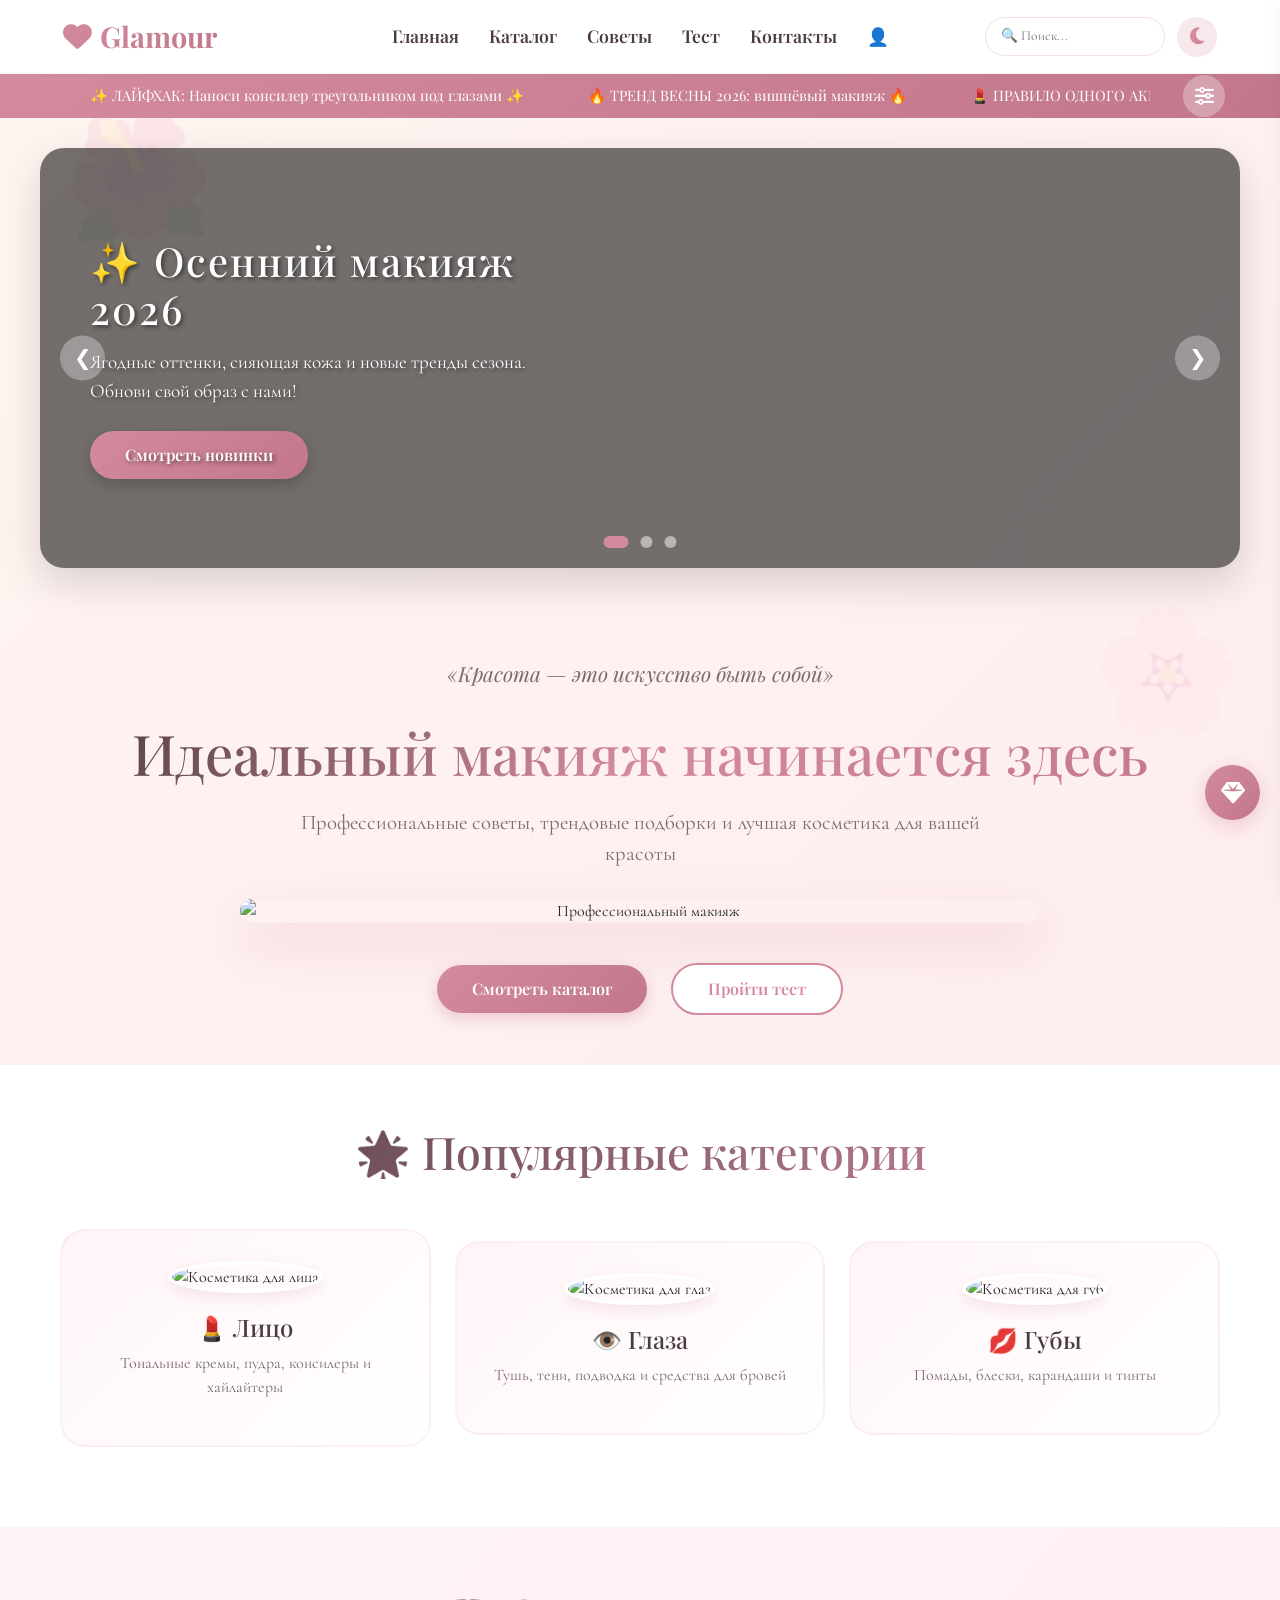
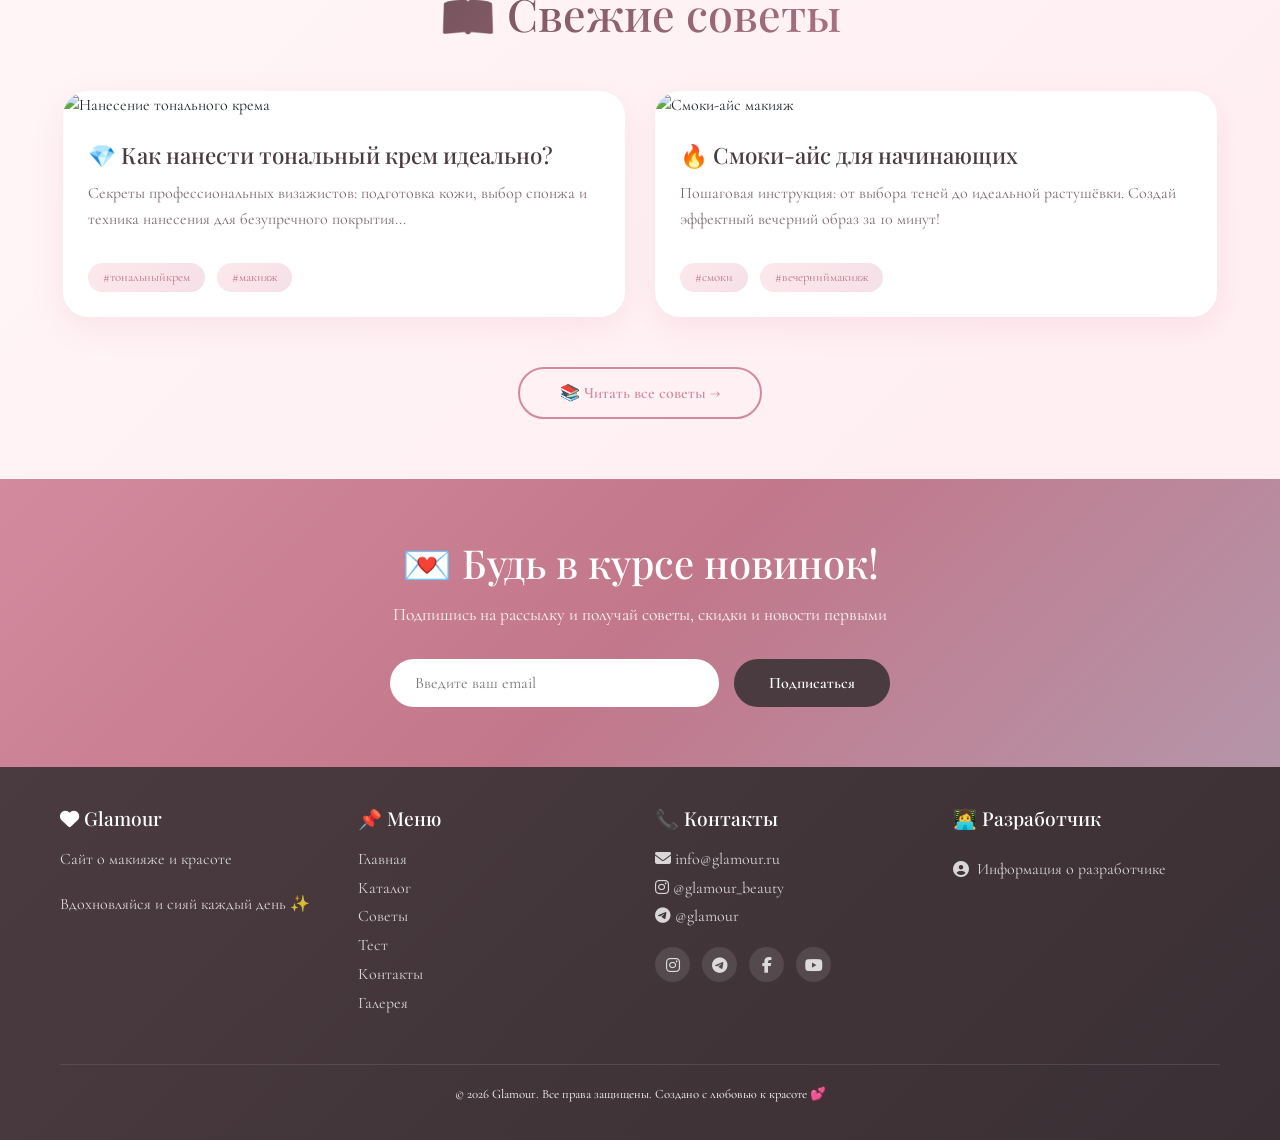
==== commit 79538f52: "Update index.html" ====
--- a/index.html
+++ b/index.html
@@ -3,6 +3,7 @@
 <head>
     <meta charset="UTF-8">
     <meta name="viewport" content="width=device-width, initial-scale=1.0, user-scalable=yes">
+    <script src="https://code.jquery.com/jquery-3.6.0.min.js"></script>
     <title>Glamour – сайт о макияже</title>
     
     <!-- Bootstrap -->
@@ -670,26 +671,26 @@
         /* ===== БЕГУЩАЯ СТРОКА ===== */
         .marquee {
             background: linear-gradient(135deg, #d48a9e, #c2778b);
-            padding: 8px 0;
+            padding: 10px 0;
             overflow: hidden;
-            white-space: nowrap;
             position: relative;
+            transition: background 0.3s;
         }
 
         .marquee-box {
             overflow: hidden;
             white-space: nowrap;
-            width: calc(100% - 50px);
+            width: calc(100% - 70px);
+            margin-right: 60px;
         }
 
         .marquee-text {
             display: inline-block;
             white-space: nowrap;
             color: white;
-            font-size: 0.85rem;
-            padding-left: 100%;
-            animation: marqueeScroll 20s linear infinite;
-            font-family: 'Playfair Display', serif;
+            font-size: 0.9rem;
+            font-family: 'Playfair Display', serif;
+            animation: marqueeScroll 15s linear infinite;
         }
 
         .marquee-text span {
@@ -701,213 +702,404 @@
             100% { transform: translateX(-100%); }
         }
 
-        .marquee-box:hover .marquee-text {
-            animation-play-state: paused;
-        }
-
-        @media (max-width: 700px) {
-            .marquee-text span {
-                margin: 0 20px;
-                font-size: 0.75rem;
+        /* Кнопка управления */
+        .marquee-control-btn {
+            position: absolute;
+            right: 15px;
+            top: 50%;
+            transform: translateY(-50%);
+            background: rgba(255,255,255,0.3);
+            border: none;
+            color: white;
+            width: 42px;
+            height: 42px;
+            border-radius: 50%;
+            cursor: pointer;
+            z-index: 100;
+            transition: all 0.3s;
+            display: flex;
+            align-items: center;
+            justify-content: center;
+            font-size: 1.2rem;
+        }
+
+        .marquee-control-btn:hover {
+            background: rgba(255,255,255,0.5);
+            transform: translateY(-50%) scale(1.05);
+        }
+
+        /* ===== КРАСИВАЯ ПАНЕЛЬ УПРАВЛЕНИЯ ===== */
+        .marquee-panel {
+            position: fixed;
+            top: 50%;
+            right: 20px;
+            transform: translateY(-50%);
+            width: 340px;
+            background: linear-gradient(145deg, #ffffff 0%, #fef8fa 100%);
+            border-radius: 32px;
+            box-shadow: 0 30px 60px rgba(212, 138, 158, 0.35);
+            z-index: 999999;
+            display: none;
+            overflow: hidden;
+            backdrop-filter: blur(10px);
+            border: 1px solid rgba(212, 138, 158, 0.3);
+        }
+
+        .marquee-panel.show {
+            display: block;
+            animation: panelSlideIn 0.35s cubic-bezier(0.2, 0.9, 0.4, 1.1);
+        }
+
+        @keyframes panelSlideIn {
+            from {
+                opacity: 0;
+                transform: translateY(-50%) translateX(30px);
             }
-            .marquee-box {
-                width: calc(100% - 40px);
+            to {
+                opacity: 1;
+                transform: translateY(-50%) translateX(0);
             }
         }
 
+        /* Шапка панели */
+        .panel-header {
+            background: linear-gradient(135deg, #d48a9e, #c2778b);
+            padding: 20px 24px;
+            display: flex;
+            justify-content: space-between;
+            align-items: center;
+        }
+
+        .panel-header h3 {
+            margin: 0;
+            font-size: 1.2rem;
+            font-family: 'Playfair Display', serif;
+            color: white;
+            font-weight: 600;
+            letter-spacing: 0.5px;
+        }
+
+        .panel-header h3 i {
+            margin-right: 10px;
+        }
+
+        .panel-close {
+            background: rgba(255,255,255,0.2);
+            border: none;
+            width: 34px;
+            height: 34px;
+            border-radius: 50%;
+            cursor: pointer;
+            color: white;
+            font-size: 1.3rem;
+            transition: all 0.3s;
+            display: flex;
+            align-items: center;
+            justify-content: center;
+        }
+
+        .panel-close:hover {
+            background: rgba(255,255,255,0.35);
+            transform: rotate(90deg);
+        }
+
+        /* Тело панели */
+        .panel-body {
+            padding: 24px;
+        }
+
+        .panel-group {
+            margin-bottom: 24px;
+        }
+
+        .panel-group:last-child {
+            margin-bottom: 0;
+        }
+
+        .panel-group label {
+            display: flex;
+            align-items: center;
+            gap: 8px;
+            font-size: 0.7rem;
+            color: #c2778b;
+            margin-bottom: 10px;
+            font-weight: 600;
+            text-transform: uppercase;
+            letter-spacing: 1px;
+        }
+
+        .panel-group label i {
+            font-size: 0.75rem;
+        }
+
+        /* Кнопки направления и стиля */
+        .btn-row {
+            display: flex;
+            gap: 12px;
+        }
+
+        .panel-btn {
+            flex: 1;
+            background: #fdf5f7;
+            border: 1.5px solid #f0e0e5;
+            padding: 10px 0;
+            border-radius: 40px;
+            cursor: pointer;
+            font-size: 0.85rem;
+            font-family: 'Playfair Display', serif;
+            font-weight: 500;
+            transition: all 0.3s;
+            color: #5a4a4f;
+            text-align: center;
+        }
+
+        .panel-btn i {
+            margin: 0 4px;
+        }
+
+        .panel-btn:hover {
+            background: #fde8ed;
+            transform: translateY(-2px);
+            border-color: #d48a9e;
+        }
+
+        .panel-btn.active {
+            background: linear-gradient(135deg, #d48a9e, #c2778b);
+            color: white;
+            border-color: transparent;
+            box-shadow: 0 6px 14px rgba(212, 138, 158, 0.35);
+        }
+
+        /* Ползунок скорости */
+        .speed-wrapper {
+            display: flex;
+            align-items: center;
+            gap: 15px;
+        }
+
+        .speed-wrapper input {
+            flex: 1;
+            height: 6px;
+            border-radius: 10px;
+            -webkit-appearance: none;
+            background: #f0e0e5;
+            outline: none;
+        }
+
+        .speed-wrapper input::-webkit-slider-thumb {
+            -webkit-appearance: none;
+            width: 18px;
+            height: 18px;
+            border-radius: 50%;
+            background: #d48a9e;
+            cursor: pointer;
+            box-shadow: 0 2px 8px rgba(212, 138, 158, 0.5);
+            border: 2px solid white;
+        }
+
+        .speed-value {
+            background: linear-gradient(135deg, #d48a9e, #c2778b);
+            color: white;
+            padding: 5px 14px;
+            border-radius: 30px;
+            font-size: 0.8rem;
+            font-weight: 600;
+            min-width: 48px;
+            text-align: center;
+        }
+
+        /* Кнопка паузы */
+        .pause-action-btn {
+            width: 100%;
+            background: linear-gradient(135deg, #4a3b40, #3a2f34);
+            color: white;
+            border: none;
+            padding: 12px;
+            border-radius: 50px;
+            cursor: pointer;
+            font-size: 0.9rem;
+            font-family: 'Playfair Display', serif;
+            font-weight: 600;
+            transition: all 0.3s;
+            display: flex;
+            align-items: center;
+            justify-content: center;
+            gap: 10px;
+        }
+
+        .pause-action-btn:hover {
+            background: linear-gradient(135deg, #5a4a4f, #4a3b40);
+            transform: translateY(-2px);
+            box-shadow: 0 8px 20px rgba(0,0,0,0.15);
+        }
+
+        /* Тёмная тема */
+        body.dark-theme .marquee-panel {
+            background: linear-gradient(145deg, #1e1e2e 0%, #2a2a3e 100%);
+            border-color: rgba(212, 138, 158, 0.3);
+        }
+
+        body.dark-theme .panel-btn {
+            background: #2a2a3e;
+            border-color: #3a2f34;
+            color: #ddd;
+        }
+
+        body.dark-theme .panel-btn:hover {
+            background: #3a2f34;
+            border-color: #d48a9e;
+        }
+
+        body.dark-theme .panel-btn.active {
+            background: linear-gradient(135deg, #d48a9e, #c2778b);
+            color: white;
+        }
+
+        body.dark-theme .pause-action-btn {
+            background: linear-gradient(135deg, #2a2a3e, #1e1e2e);
+        }
+
+        body.dark-theme .pause-action-btn:hover {
+            background: linear-gradient(135deg, #3a2f34, #2a2a3e);
+        }
+
         /* ===== АНИМИРОВАННЫЙ БАННЕР ===== */
-            /* ===== АНИМИРОВАННЫЙ БАННЕР ===== */
-.banner-slider {
-    max-width: 1200px;
-    margin: 30px auto;
-    position: relative;
-    overflow: hidden;
-    border-radius: 24px;
-    box-shadow: 0 15px 40px rgba(0, 0, 0, 0.15);
-}
-
-.banner-slides {
-    display: flex;
-    transition: transform 0.5s ease-in-out;
-}
-
-.banner-slide {
-    min-width: 100%;
-    position: relative;
-    background-size: cover;
-    background-position: center;
-    height: 420px;
-    display: flex;
-    align-items: center;
-    justify-content: flex-start;
-}
-
-/* ТЁМНОЕ ЗАТЕМНЕНИЕ ПОВЕРХ КАРТИНКИ (делает текст читаемым) */
-.banner-slide::before {
-    content: '';
-    position: absolute;
-    top: 0;
-    left: 0;
-    width: 100%;
-    height: 100%;
-    background: rgba(0, 0, 0, 0.55);
-    z-index: 1;
-}
-
-.banner-content {
-    position: relative;
-    z-index: 2;
-    padding: 50px;
-    max-width: 550px;
-    color: white;
-    text-shadow: 2px 2px 4px rgba(0,0,0,0.5);
-    animation: slideInLeft 0.8s ease-out;
-}
-
-.banner-content h2 {
-    font-family: 'Playfair Display', serif;
-    font-size: 2.5rem;
-    margin-bottom: 15px;
-    letter-spacing: 2px;
-}
-
-.banner-content p {
-    font-family: 'Cormorant Garamond', serif;
-    font-size: 1.2rem;
-    margin-bottom: 25px;
-}
-
-.banner-btn {
-    display: inline-block;
-    padding: 12px 35px;
-    background: linear-gradient(135deg, #d48a9e, #c2778b);
-    color: white;
-    text-decoration: none;
-    border-radius: 40px;
-    font-family: 'Playfair Display', serif;
-    font-weight: 600;
-    transition: all 0.3s;
-    box-shadow: 0 5px 15px rgba(0,0,0,0.2);
-}
-
-.banner-btn:hover {
-    transform: translateY(-3px);
-    box-shadow: 0 10px 25px rgba(212,138,158,0.5);
-}
-
-.banner-prev, .banner-next {
-    position: absolute;
-    top: 50%;
-    transform: translateY(-50%);
-    background: rgba(255,255,255,0.3);
-    color: white;
-    border: none;
-    width: 45px;
-    height: 45px;
-    border-radius: 50%;
-    cursor: pointer;
-    font-size: 1.3rem;
-    transition: all 0.3s;
-    z-index: 10;
-}
-
-.banner-prev:hover, .banner-next:hover {
-    background: rgba(255,255,255,0.5);
-    transform: translateY(-50%) scale(1.1);
-}
-
-.banner-prev {
-    left: 20px;
-}
-
-.banner-next {
-    right: 20px;
-}
-
-.banner-dots {
-    position: absolute;
-    bottom: 20px;
-    left: 50%;
-    transform: translateX(-50%);
-    display: flex;
-    gap: 12px;
-    z-index: 10;
-}
-
-.banner-dot {
-    width: 12px;
-    height: 12px;
-    border-radius: 50%;
-    background: rgba(255,255,255,0.5);
-    cursor: pointer;
-    transition: all 0.3s;
-}
-
-.banner-dot.active {
-    background: #d48a9e;
-    width: 25px;
-    border-radius: 10px;
-}
-
-/* Картинки слайдов */
-.banner-slide-1 {
-    background-image: url('https://www.bing.com/th/id/OIP.A3tT6j0ucQblIj4TU7qpEwHaEy?w=193&h=135&c=8&rs=1&qlt=90&o=6&dpr=1.3&pid=3.1&rm=2');
-}
-
-.banner-slide-2 {
-    background-image: url('https://th.bing.com/th/id/OIP.gx20THLtgYdrHrl9dGa99AHaHZ?w=189&h=188&c=7&r=0&o=7&dpr=1.3&pid=1.7&rm=3');
-}
-
-.banner-slide-3 {
-    background-image: url('https://th.bing.com/th/id/OIP.h_4E9gAuzfMcU-8tWNtgkwHaHa?w=210&h=210&c=7&r=0&o=7&dpr=1.3&pid=1.7&rm=3');
-}
-
-@keyframes slideInLeft {
-    from {
-        opacity: 0;
-        transform: translateX(-50px);
-    }
-    to {
-        opacity: 1;
-        transform: translateX(0);
-    }
-}
-
-@media (max-width: 768px) {
-    .banner-slide {
-        height: 350px;
-    }
-    .banner-content {
-        padding: 30px;
-        max-width: 80%;
-    }
-    .banner-content h2 {
-        font-size: 1.5rem;
-    }
-    .banner-content p {
-        font-size: 0.9rem;
-    }
-    .banner-prev, .banner-next {
-        width: 35px;
-        height: 35px;
-        font-size: 1rem;
-    }
-}
-
-@media (max-width: 576px) {
-    .banner-slide {
-        height: 280px;
-    }
-    .banner-content h2 {
-        font-size: 1.2rem;
-    }
-    .banner-btn {
-        padding: 8px 20px;
-        font-size: 0.8rem;
-    }
-}
-
-        /* ===== ВЫДВИЖНАЯ ПАНЕЛЬ (SIDEBAR) ===== */
+        .banner-slider {
+            max-width: 1200px;
+            margin: 30px auto;
+            position: relative;
+            overflow: hidden;
+            border-radius: 24px;
+            box-shadow: 0 15px 40px rgba(0, 0, 0, 0.15);
+        }
+
+        .banner-slides {
+            display: flex;
+            transition: transform 0.5s ease-in-out;
+        }
+
+        .banner-slide {
+            min-width: 100%;
+            position: relative;
+            background-size: cover;
+            background-position: center;
+            height: 420px;
+            display: flex;
+            align-items: center;
+            justify-content: flex-start;
+        }
+
+        .banner-slide::before {
+            content: '';
+            position: absolute;
+            top: 0;
+            left: 0;
+            width: 100%;
+            height: 100%;
+            background: rgba(0, 0, 0, 0.55);
+            z-index: 1;
+        }
+
+        .banner-content {
+            position: relative;
+            z-index: 2;
+            padding: 50px;
+            max-width: 550px;
+            color: white;
+            text-shadow: 2px 2px 4px rgba(0,0,0,0.5);
+            animation: slideInLeft 0.8s ease-out;
+        }
+
+        .banner-content h2 {
+            font-family: 'Playfair Display', serif;
+            font-size: 2.5rem;
+            margin-bottom: 15px;
+            letter-spacing: 2px;
+        }
+
+        .banner-content p {
+            font-family: 'Cormorant Garamond', serif;
+            font-size: 1.2rem;
+            margin-bottom: 25px;
+        }
+
+        .banner-btn {
+            display: inline-block;
+            padding: 12px 35px;
+            background: linear-gradient(135deg, #d48a9e, #c2778b);
+            color: white;
+            text-decoration: none;
+            border-radius: 40px;
+            font-family: 'Playfair Display', serif;
+            font-weight: 600;
+            transition: all 0.3s;
+            box-shadow: 0 5px 15px rgba(0,0,0,0.2);
+        }
+
+        .banner-btn:hover {
+            transform: translateY(-3px);
+            box-shadow: 0 10px 25px rgba(212,138,158,0.5);
+        }
+
+        .banner-prev, .banner-next {
+            position: absolute;
+            top: 50%;
+            transform: translateY(-50%);
+            background: rgba(255,255,255,0.3);
+            color: white;
+            border: none;
+            width: 45px;
+            height: 45px;
+            border-radius: 50%;
+            cursor: pointer;
+            font-size: 1.3rem;
+            transition: all 0.3s;
+            z-index: 10;
+        }
+
+        .banner-prev:hover, .banner-next:hover {
+            background: rgba(255,255,255,0.5);
+            transform: translateY(-50%) scale(1.1);
+        }
+
+        .banner-prev { left: 20px; }
+        .banner-next { right: 20px; }
+
+        .banner-dots {
+            position: absolute;
+            bottom: 20px;
+            left: 50%;
+            transform: translateX(-50%);
+            display: flex;
+            gap: 12px;
+            z-index: 10;
+        }
+
+        .banner-dot {
+            width: 12px;
+            height: 12px;
+            border-radius: 50%;
+            background: rgba(255,255,255,0.5);
+            cursor: pointer;
+            transition: all 0.3s;
+        }
+
+        .banner-dot.active {
+            background: #d48a9e;
+            width: 25px;
+            border-radius: 10px;
+        }
+
+        .banner-slide-1 { background-image: url('https://www.bing.com/th/id/OIP.A3tT6j0ucQblIj4TU7qpEwHaEy?w=193&h=135&c=8&rs=1&qlt=90&o=6&dpr=1.3&pid=3.1&rm=2'); }
+        .banner-slide-2 { background-image: url('https://th.bing.com/th/id/OIP.gx20THLtgYdrHrl9dGa99AHaHZ?w=189&h=188&c=7&r=0&o=7&dpr=1.3&pid=1.7&rm=3'); }
+        .banner-slide-3 { background-image: url('https://th.bing.com/th/id/OIP.h_4E9gAuzfMcU-8tWNtgkwHaHa?w=210&h=210&c=7&r=0&o=7&dpr=1.3&pid=1.7&rm=3'); }
+
+        @keyframes slideInLeft {
+            from { opacity: 0; transform: translateX(-50px); }
+            to { opacity: 1; transform: translateX(0); }
+        }
+
+        /* ===== ВЫДВИЖНАЯ ПАНЕЛЬ ===== */
         .sidebar {
             position: fixed;
             top: 0;
@@ -930,9 +1122,7 @@
             border-left-color: #d48a9e;
         }
 
-        .sidebar.open {
-            right: 0;
-        }
+        .sidebar.open { right: 0; }
 
         .sidebar-toggle-btn {
             position: fixed;
@@ -1001,9 +1191,7 @@
             transition: all 0.3s;
         }
 
-        .sidebar-close:hover {
-            transform: rotate(90deg);
-        }
+        .sidebar-close:hover { transform: rotate(90deg); }
 
         .sidebar-content {
             padding: 25px;
@@ -1022,9 +1210,7 @@
             background: #2a2a3e;
         }
 
-        .sidebar-section:hover {
-            transform: translateX(-5px);
-        }
+        .sidebar-section:hover { transform: translateX(-5px); }
 
         .sidebar-section h4 {
             font-family: 'Playfair Display', serif;
@@ -1072,9 +1258,7 @@
             margin-bottom: 5px;
         }
 
-        body.dark-theme .sidebar-tip-text h5 {
-            color: #ddd;
-        }
+        body.dark-theme .sidebar-tip-text h5 { color: #ddd; }
 
         .sidebar-tip-text p {
             font-size: 0.8rem;
@@ -1100,25 +1284,11 @@
             box-shadow: 0 5px 20px rgba(212, 138, 158, 0.4);
         }
 
-        @media (max-width: 480px) {
-            .sidebar {
-                width: 100%;
-                right: -100%;
-            }
-            .sidebar-toggle-btn {
-                width: 45px;
-                height: 45px;
-                font-size: 1.2rem;
-                bottom: 70px;
-                right: 15px;
-            }
-        }
-
+        /* ===== МОБИЛЬНАЯ АДАПТАЦИЯ ===== */
         @media (max-width: 768px) {
             .burger-btn {
                 display: block;
             }
-
             .nav-menu {
                 display: none !important;
                 position: absolute;
@@ -1133,20 +1303,9 @@
                 gap: 15px;
                 z-index: 1000;
             }
-
-            body.dark-theme .nav-menu {
-                background: #1e1e2e;
-            }
-
-            .nav-menu.show {
-                display: flex !important;
-            }
-
-            .nav-menu li {
-                text-align: center;
-                width: 100%;
-            }
-
+            body.dark-theme .nav-menu { background: #1e1e2e; }
+            .nav-menu.show { display: flex !important; }
+            .nav-menu li { text-align: center; width: 100%; }
             .dropdown-menu-sub {
                 position: static;
                 display: none;
@@ -1154,19 +1313,21 @@
                 padding-left: 20px;
                 background: transparent;
             }
-
-            .dropdown-menu-sub.show {
-                display: block;
-            }
-
-            .dropdown > a::after {
-                content: " ▼";
-                font-size: 10px;
-            }
-
-            .header-search input {
-                width: 130px;
-            }
+            .dropdown-menu-sub.show { display: block; }
+            .dropdown > a::after { content: " ▼"; font-size: 10px; }
+            .header-search input { width: 130px; }
+            .marquee-text span { margin: 0 20px; font-size: 0.75rem; }
+            .marquee-box { width: calc(100% - 55px); }
+            .marquee-control-btn { width: 36px; height: 36px; right: 10px; }
+            .marquee-panel { width: 300px; right: 10px; }
+        }
+
+        @media (max-width: 480px) {
+            .sidebar { width: 100%; right: -100%; }
+            .sidebar-toggle-btn { width: 45px; height: 45px; font-size: 1.2rem; bottom: 70px; right: 15px; }
+            .marquee-panel { width: 280px; }
+            .panel-body { padding: 18px; }
+            .panel-header { padding: 15px 18px; }
         }
     </style>
 </head>
@@ -1234,107 +1395,65 @@
                 </div>
             </div>
             
-            <label for="marqueeToggle" style="position: absolute; right: 10px; top: 50%; transform: translateY(-50%); background: rgba(255,255,255,0.5); width: 36px; height: 36px; border-radius: 50%; display: flex; align-items: center; justify-content: center; cursor: pointer; z-index: 2; color: white;">
+            <button class="marquee-control-btn" id="marqueeControlBtn">
                 <i class="fas fa-sliders-h"></i>
-            </label>
-            <input type="checkbox" id="marqueeToggle" style="position: absolute; right: 10px; top: 50%; transform: translateY(-50%); opacity: 0; width: 36px; height: 36px; margin: 0; cursor: pointer; z-index: 1;">
-            
-            <div id="marqueePanel" style="position: absolute; right: 0; top: 45px; background: white; border-radius: 16px; padding: 15px 20px; width: 230px; box-shadow: 0 10px 30px rgba(0,0,0,0.2); border: 1px solid #d48a9e; display: none; z-index: 9999;">
-                <h4 style="margin: 0 0 12px 0; text-align: center; color: #c2778b;">⚙️ Управление</h4>
-                
-                <div style="margin-bottom: 12px;">
-                    <label style="display: block; font-size: 0.7rem; margin-bottom: 6px;">➡️ Направление</label>
-                    <div>
-                        <button type="button" data-dir="left" class="dir-btn" style="background: #d48a9e; color: white; border: none; padding: 5px 12px; border-radius: 20px; cursor: pointer;">← Влево</button>
-                        <button type="button" data-dir="right" class="dir-btn" style="background: #fef5f0; border: 1px solid #ccc; padding: 5px 12px; border-radius: 20px; cursor: pointer;">Вправо →</button>
-                    </div>
-                </div>
-                
-                <div style="margin-bottom: 12px;">
-                    <label style="display: block; font-size: 0.7rem; margin-bottom: 6px;">⚡ Скорость</label>
-                    <input type="range" id="speedSlider" min="5" max="30" value="15" style="width: 100%;">
-                    <span id="speedVal" style="margin-left: 8px; color: #d48a9e;">15</span>
-                </div>
-                
-                <div>
-                    <button id="pauseMarqueeBtn" style="width: 100%; background: #4a3b40; color: white; border: none; padding: 7px; border-radius: 20px; cursor: pointer;">
-                        ⏸ Пауза
+            </button>
+        </div>
+    </div>
+
+    <!-- ===== КРАСИВАЯ ПАНЕЛЬ УПРАВЛЕНИЯ ===== -->
+    <div class="marquee-panel" id="marqueePanel">
+        <div class="panel-header">
+            <h3><i class="fas fa-magic"></i> Управление строкой</h3>
+            <button class="panel-close" id="panelCloseBtn">&times;</button>
+        </div>
+        <div class="panel-body">
+            <!-- Направление -->
+            <div class="panel-group">
+                <label><i class="fas fa-arrows-alt-h"></i> Направление</label>
+                <div class="btn-row">
+                    <button class="panel-btn dir-btn active" data-dir="left">
+                        <i class="fas fa-arrow-left"></i> Влево
                     </button>
-                </div>
+                    <button class="panel-btn dir-btn" data-dir="right">
+                        Вправо <i class="fas fa-arrow-right"></i>
+                    </button>
+                </div>
+            </div>
+
+            <!-- Скорость -->
+            <div class="panel-group">
+                <label><i class="fas fa-tachometer-alt"></i> Скорость</label>
+                <div class="speed-wrapper">
+                    <input type="range" id="speedRange" min="5" max="30" step="1" value="15">
+                    <span id="speedValue" class="speed-value">15</span>
+                </div>
+            </div>
+
+            <!-- Стиль/Цвет -->
+            <div class="panel-group">
+                <label><i class="fas fa-palette"></i> Стиль</label>
+                <div class="btn-row">
+                    <button class="panel-btn style-btn active" data-style="0">
+                        <i class="fas fa-heart"></i> Розовый
+                    </button>
+                    <button class="panel-btn style-btn" data-style="1">
+                        <i class="fas fa-star"></i> Лаванда
+                    </button>
+                    <button class="panel-btn style-btn" data-style="2">
+                        <i class="fas fa-leaf"></i> Мятный
+                    </button>
+                </div>
+            </div>
+
+            <!-- Пауза -->
+            <div class="panel-group">
+                <button class="pause-action-btn" id="pauseMarqueeBtn">
+                    <i class="fas fa-pause"></i> Пауза
+                </button>
             </div>
         </div>
     </div>
-
-    <script>
-    // ПРОСТОЙ РАБОЧИЙ СКРИПТ ДЛЯ БЕГУЩЕЙ СТРОКИ
-    (function() {
-        const text = document.getElementById('marqueeText');
-        const toggle = document.getElementById('marqueeToggle');
-        const panel = document.getElementById('marqueePanel');
-        const speedSlider = document.getElementById('speedSlider');
-        const speedVal = document.getElementById('speedVal');
-        const pauseBtn = document.getElementById('pauseMarqueeBtn');
-        const dirBtns = document.querySelectorAll('.dir-btn');
-        
-        let isPaused = false;
-        let currentDir = 'left';
-        let currentSpeed = 15;
-        
-        function updateAnimation() {
-            text.style.animation = 'none';
-            void text.offsetHeight;
-            if (!isPaused) {
-                const direction = currentDir === 'left' ? 'normal' : 'reverse';
-                text.style.animation = `marqueeScroll ${currentSpeed}s linear infinite`;
-                text.style.animationDirection = direction;
-            }
-        }
-        
-        if (toggle && panel) {
-            toggle.addEventListener('change', function() {
-                panel.style.display = this.checked ? 'block' : 'none';
-            });
-        }
-        
-        dirBtns.forEach(btn => {
-            btn.addEventListener('click', function() {
-                dirBtns.forEach(b => {
-                    b.style.background = '#fef5f0';
-                    b.style.color = '#4a3b40';
-                    b.style.border = '1px solid #ccc';
-                });
-                this.style.background = '#d48a9e';
-                this.style.color = 'white';
-                this.style.border = 'none';
-                currentDir = this.getAttribute('data-dir');
-                updateAnimation();
-            });
-        });
-        
-        if (speedSlider && speedVal) {
-            speedSlider.addEventListener('input', function() {
-                currentSpeed = parseInt(this.value);
-                speedVal.textContent = currentSpeed;
-                updateAnimation();
-            });
-        }
-        
-        if (pauseBtn) {
-            pauseBtn.addEventListener('click', function() {
-                isPaused = !isPaused;
-                if (isPaused) {
-                    this.innerHTML = '▶ Старт';
-                    text.style.animationPlayState = 'paused';
-                } else {
-                    this.innerHTML = '⏸ Пауза';
-                    text.style.animationPlayState = 'running';
-                }
-            });
-        }
-        
-        updateAnimation();
-    })();
-    </script>
 
     <!-- ===== АНИМИРОВАННЫЙ БАННЕР ===== -->
     <div class="banner-slider">
@@ -1405,28 +1524,14 @@
                     dot.classList.toggle('active', i === currentIndex);
                 });
             }
-            
             resetAutoPlay();
         }
         
-        function nextSlide() {
-            goToSlide(currentIndex + 1);
-        }
+        function nextSlide() { goToSlide(currentIndex + 1); }
+        function prevSlide() { goToSlide(currentIndex - 1); }
         
-        function prevSlide() {
-            goToSlide(currentIndex - 1);
-        }
-        
-        function startAutoPlay() {
-            autoInterval = setInterval(() => {
-                nextSlide();
-            }, 5000);
-        }
-        
-        function resetAutoPlay() {
-            clearInterval(autoInterval);
-            startAutoPlay();
-        }
+        function startAutoPlay() { autoInterval = setInterval(() => nextSlide(), 5000); }
+        function resetAutoPlay() { clearInterval(autoInterval); startAutoPlay(); }
         
         if (prevBtn) prevBtn.addEventListener('click', prevSlide);
         if (nextBtn) nextBtn.addEventListener('click', nextSlide);
@@ -1597,12 +1702,10 @@
                 <h4><i class="fas fa-tips"></i> Совет дня</h4>
                 <p>✨ Наноси консилер треугольником под глазами — это визуально поднимает скулы и маскирует темные круги!</p>
             </div>
-            
             <div class="sidebar-section">
                 <h4><i class="fas fa-fire"></i> Тренд недели</h4>
                 <p>🔥 «Вишнёвый макияж» — помада и румяна в ягодных оттенках. Главный тренд весны 2026!</p>
             </div>
-            
             <div class="sidebar-tip">
                 <i class="fas fa-hand-peace"></i>
                 <div class="sidebar-tip-text">
@@ -1610,7 +1713,6 @@
                     <p>Для "Зимы" — холодные винные оттенки, для "Весны" — коралловые и персиковые.</p>
                 </div>
             </div>
-            
             <div class="sidebar-tip">
                 <i class="fas fa-eye"></i>
                 <div class="sidebar-tip-text">
@@ -1618,7 +1720,6 @@
                     <p>Нанеси темные тени на внешний уголок и растушуй. Готово!</p>
                 </div>
             </div>
-            
             <div class="sidebar-tip">
                 <i class="fas fa-heart"></i>
                 <div class="sidebar-tip-text">
@@ -1626,7 +1727,6 @@
                     <p>Всегда увлажняй кожу за 10 минут до нанесения тонального крема.</p>
                 </div>
             </div>
-            
             <button class="sidebar-btn" onclick="window.location.href='tips.html'">
                 <i class="fas fa-book-open"></i> Все советы
             </button>
@@ -1638,7 +1738,9 @@
     <script src="https://code.jquery.com/ui/1.13.2/jquery-ui.min.js"></script>
 
     <script>
+    // ОСНОВНЫЕ ФУНКЦИИ
     $(document).ready(function() {
+        // Бургер-меню
         $('#burgerBtn').on('click', function() {
             $('#navMenu').toggleClass('show');
             const icon = $(this).find('i');
@@ -1649,6 +1751,7 @@
             }
         });
 
+        // Адаптивное подменю
         function initDropdown() {
             if (window.innerWidth <= 768) {
                 $('.dropdown > a').off('mouseenter mouseleave').on('click', function(e) {
@@ -1667,6 +1770,7 @@
         initDropdown();
         $(window).on('resize', initDropdown);
 
+        // Подсветка активного пункта
         let currentPage = window.location.pathname.split('/').pop() || 'make.html';
         $('.nav-menu a').each(function() {
             if ($(this).attr('href') === currentPage) {
@@ -1674,6 +1778,7 @@
             }
         });
 
+        // Поиск
         const searchData = [
             { title: "Тональный крем Perfect Skin", category: "Каталог → Лицо", url: "catalog.html#face" },
             { title: "Консилер Hide and Shine", category: "Каталог → Лицо", url: "catalog.html#face" },
@@ -1716,6 +1821,7 @@
             }
         });
 
+        // Подписка
         $('#newsletterForm').on('submit', function(e) {
             e.preventDefault();
             const email = $(this).find('input[type="email"]').val();
@@ -1734,6 +1840,7 @@
             $(this)[0].reset();
         });
 
+        // Выдвижная панель
         const sidebar = document.getElementById('sidebar');
         const sidebarOverlay = document.getElementById('sidebarOverlay');
         const sidebarToggleBtn = document.getElementById('sidebarToggleBtn');
@@ -1755,6 +1862,7 @@
         if (sidebarCloseBtn) sidebarCloseBtn.addEventListener('click', closeSidebar);
         if (sidebarOverlay) sidebarOverlay.addEventListener('click', closeSidebar);
 
+        // Тёмная тема
         function toggleTheme() {
             if (document.body.classList.contains('dark-theme')) {
                 document.body.classList.remove('dark-theme');
@@ -1778,5 +1886,108 @@
         loadTheme();
     });
     </script>
+
+    <script>
+    // ===== УПРАВЛЕНИЕ БЕГУЩЕЙ СТРОКОЙ =====
+    (function() {
+        function initMarquee() {
+            const btn = document.getElementById('marqueeControlBtn');
+            const panel = document.getElementById('marqueePanel');
+            const marqueeText = document.getElementById('marqueeText');
+            const closeBtn = document.getElementById('panelCloseBtn');
+            
+            if (!btn || !panel) return;
+            
+            // ОТКРЫТИЕ/ЗАКРЫТИЕ ПАНЕЛИ
+            btn.onclick = function(e) {
+                e.stopPropagation();
+                panel.classList.toggle('show');
+            };
+            
+            if (closeBtn) {
+                closeBtn.onclick = function() {
+                    panel.classList.remove('show');
+                };
+            }
+            
+            // Закрытие при клике вне
+            document.addEventListener('click', function(e) {
+                if (panel.classList.contains('show')) {
+                    if (!panel.contains(e.target) && e.target !== btn) {
+                        panel.classList.remove('show');
+                    }
+                }
+            });
+            
+            // НАПРАВЛЕНИЕ
+            const dirBtns = document.querySelectorAll('.dir-btn');
+            dirBtns.forEach(btn => {
+                btn.onclick = function(e) {
+                    e.stopPropagation();
+                    dirBtns.forEach(b => b.classList.remove('active'));
+                    this.classList.add('active');
+                    if (marqueeText) {
+                        marqueeText.style.animationDirection = this.dataset.dir === 'right' ? 'reverse' : 'normal';
+                    }
+                };
+            });
+            
+            // СКОРОСТЬ
+            const speedRange = document.getElementById('speedRange');
+            const speedValue = document.getElementById('speedValue');
+            if (speedRange && marqueeText) {
+                speedRange.oninput = function() {
+                    const val = this.value;
+                    if (speedValue) speedValue.textContent = val;
+                    marqueeText.style.animationDuration = val + 's';
+                };
+            }
+            
+            // ЦВЕТ
+            const styleBtns = document.querySelectorAll('.style-btn');
+            const colors = [
+                'linear-gradient(135deg, #d48a9e, #c2778b)',
+                'linear-gradient(135deg, #b8a9c9, #9b8bb5)',
+                'linear-gradient(135deg, #7ec8a5, #56ab7a)'
+            ];
+            const marqueeDiv = document.querySelector('.marquee');
+            
+            styleBtns.forEach(btn => {
+                btn.onclick = function(e) {
+                    e.stopPropagation();
+                    styleBtns.forEach(b => b.classList.remove('active'));
+                    this.classList.add('active');
+                    const styleId = parseInt(this.dataset.style);
+                    if (marqueeDiv) {
+                        marqueeDiv.style.background = colors[styleId];
+                    }
+                };
+            });
+            
+            // ПАУЗА
+            const pauseBtn = document.getElementById('pauseMarqueeBtn');
+            let isPaused = false;
+            if (pauseBtn && marqueeText) {
+                pauseBtn.onclick = function(e) {
+                    e.stopPropagation();
+                    isPaused = !isPaused;
+                    if (isPaused) {
+                        marqueeText.style.animationPlayState = 'paused';
+                        pauseBtn.innerHTML = '<i class="fas fa-play"></i> Старт';
+                    } else {
+                        marqueeText.style.animationPlayState = 'running';
+                        pauseBtn.innerHTML = '<i class="fas fa-pause"></i> Пауза';
+                    }
+                };
+            }
+        }
+        
+        if (document.readyState === 'loading') {
+            document.addEventListener('DOMContentLoaded', initMarquee);
+        } else {
+            initMarquee();
+        }
+    })();
+    </script>
 </body>
 </html>
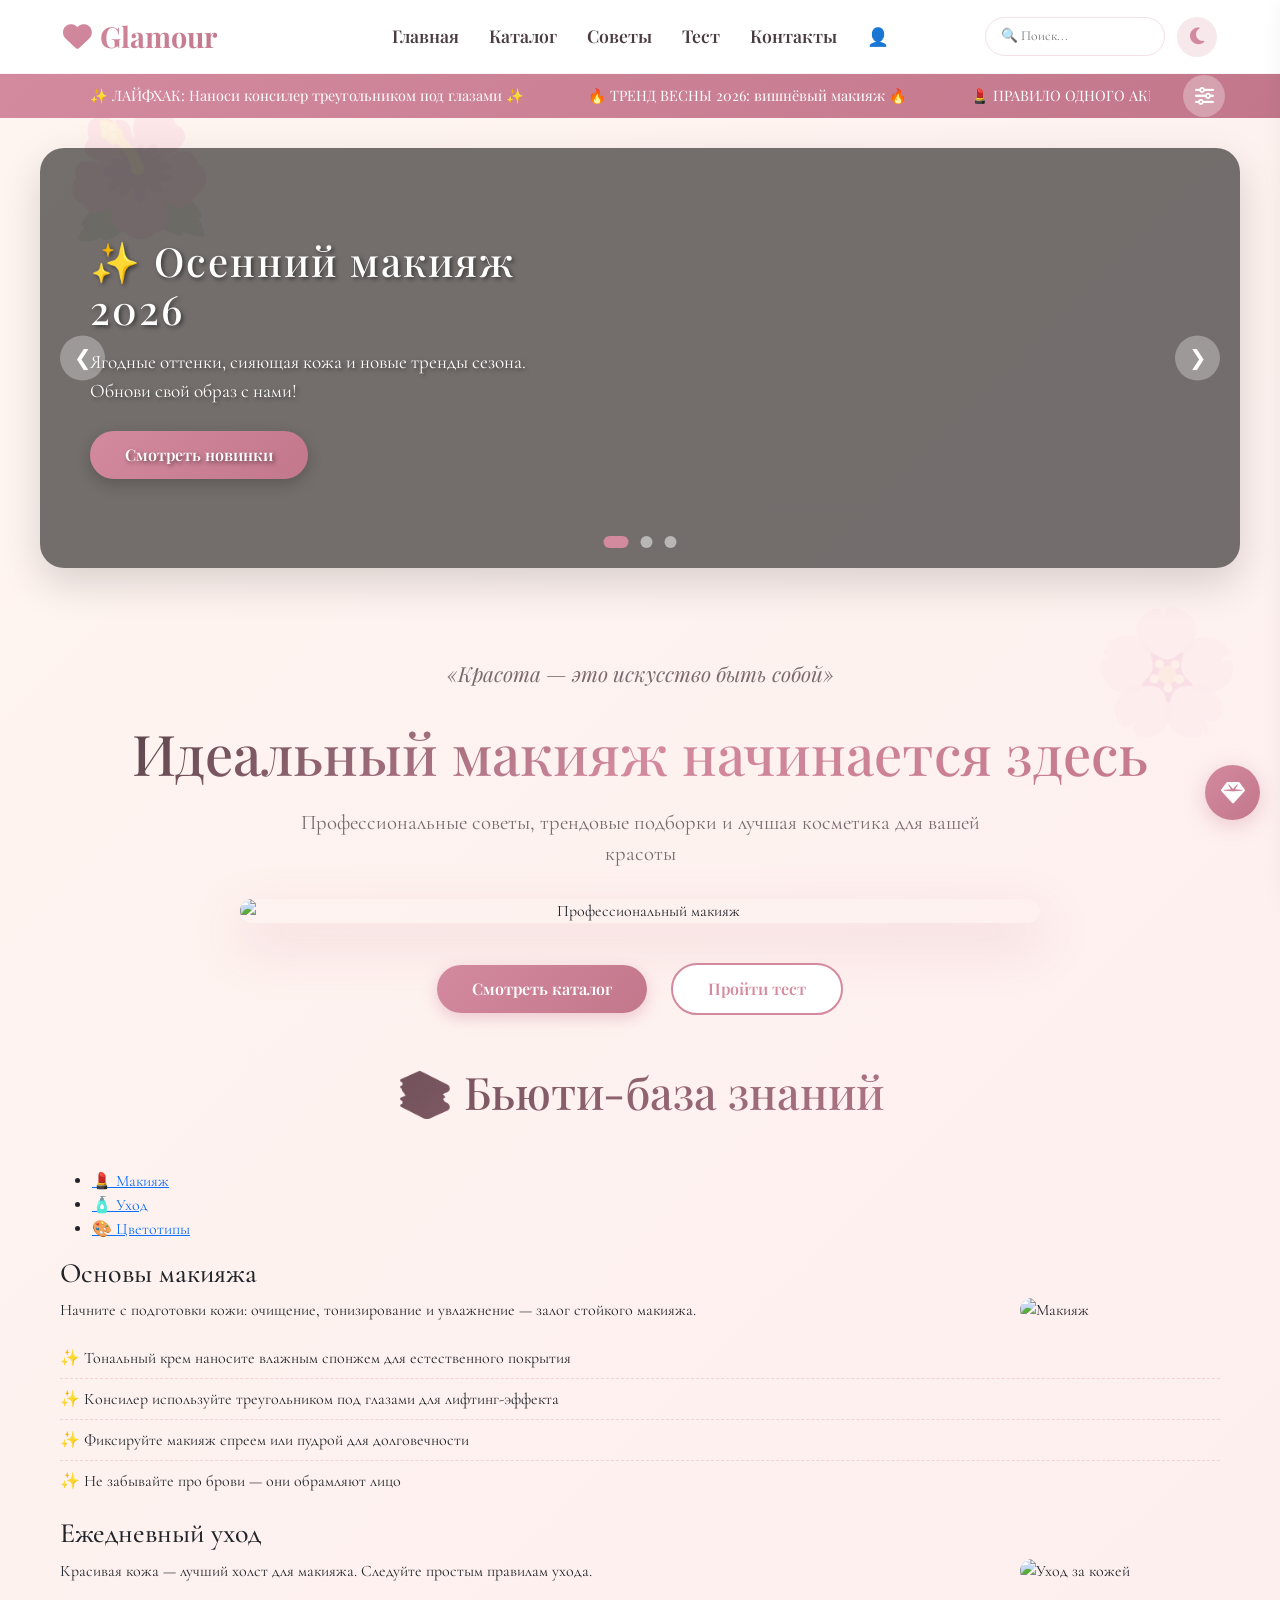
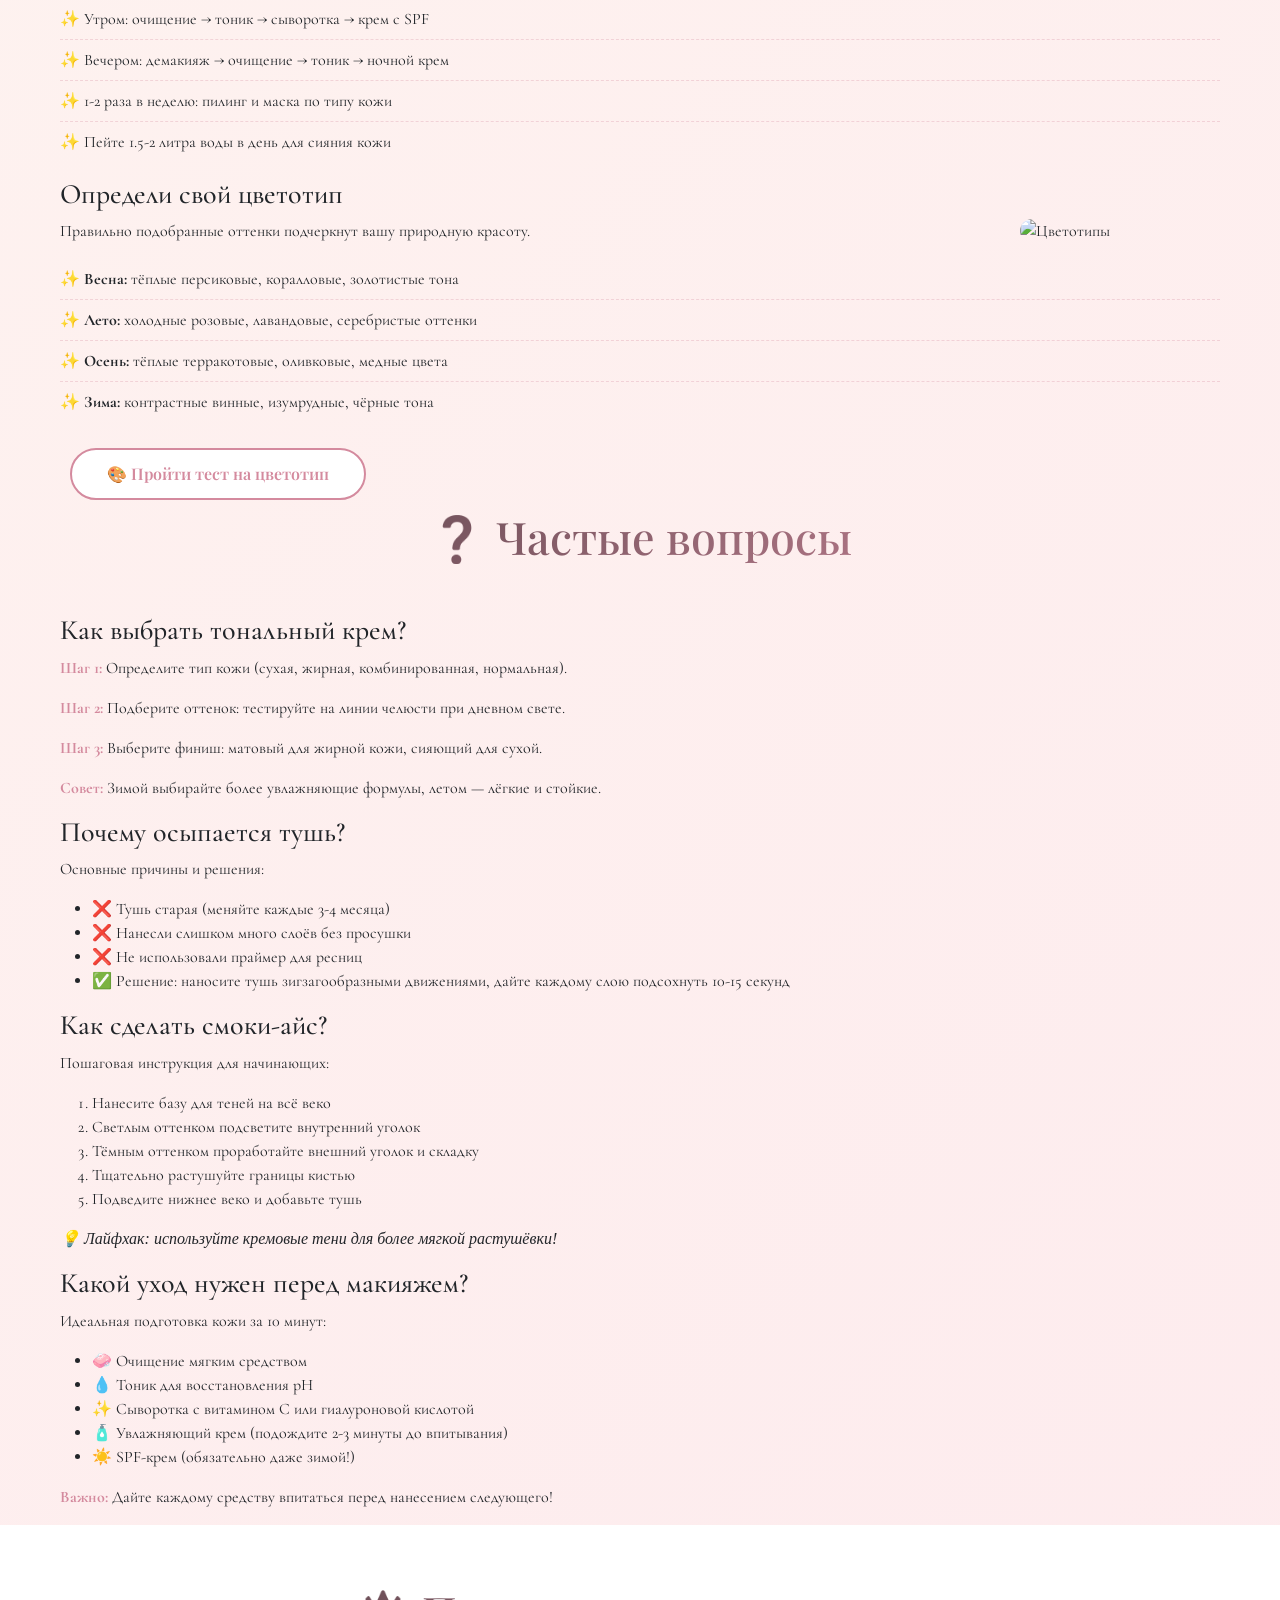
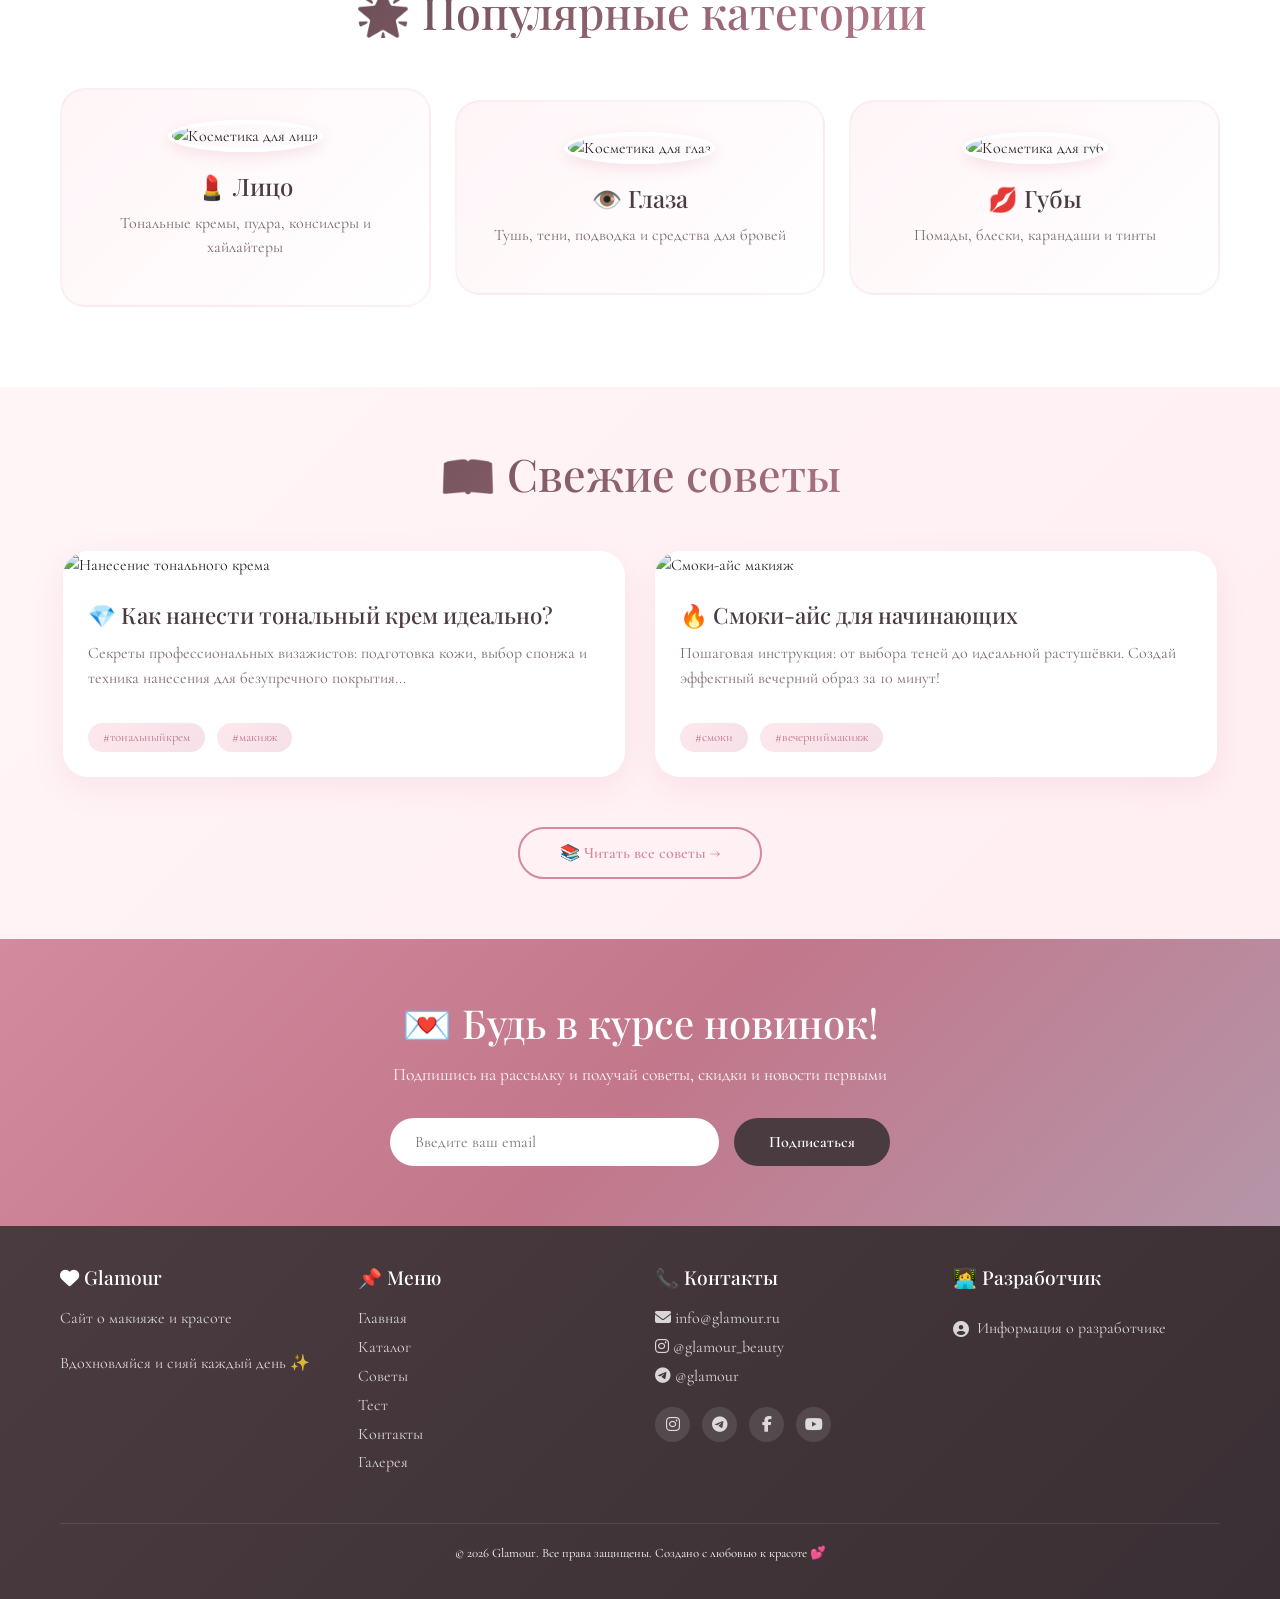
==== commit 9eac2207: "Update index.html" ====
--- a/index.html
+++ b/index.html
@@ -3,7 +3,6 @@
 <head>
     <meta charset="UTF-8">
     <meta name="viewport" content="width=device-width, initial-scale=1.0, user-scalable=yes">
-    <script src="https://code.jquery.com/jquery-3.6.0.min.js"></script>
     <title>Glamour – сайт о макияже</title>
     
     <!-- Bootstrap -->
@@ -12,7 +11,7 @@
     <link rel="stylesheet" href="https://cdnjs.cloudflare.com/ajax/libs/font-awesome/6.4.0/css/all.min.css">
     <!-- Google Fonts -->
     <link href="https://fonts.googleapis.com/css2?family=Playfair+Display:wght@400;500;600;700&family=Cormorant+Garamond:wght@300;400;500&display=swap" rel="stylesheet">
-    <!-- jQuery UI CSS -->
+    <!-- jQuery UI CSS - Smoothness theme -->
     <link rel="stylesheet" href="https://code.jquery.com/ui/1.13.2/themes/smoothness/jquery-ui.css">
     
     <style>
@@ -540,6 +539,314 @@
         .btn-all-tips:hover {
             background: linear-gradient(135deg, #d48a9e, #c2778b);
             color: white;
+        }
+
+        /* ===== jQuery UI ADAPTIVE COMPONENTS ===== */
+        
+        /* 🔹 TABS - Адаптивные вкладки */
+        .ui-tabs {
+            background: white !important;
+            border-radius: 24px !important;
+            border: 2px solid rgba(212, 138, 158, 0.2) !important;
+            box-shadow: 0 10px 30px rgba(212, 138, 158, 0.15) !important;
+            margin: 30px 0;
+        }
+        
+        body.dark-theme .ui-tabs {
+            background: #1e1e2e !important;
+            border-color: #3a2f34 !important;
+        }
+        
+        .ui-tabs-nav {
+            background: linear-gradient(135deg, #fef5f0, #fde8ed) !important;
+            border-radius: 22px 22px 0 0 !important;
+            border-bottom: 2px solid rgba(212, 138, 158, 0.3) !important;
+            padding: 8px !important;
+        }
+        
+        body.dark-theme .ui-tabs-nav {
+            background: linear-gradient(135deg, #2a2a3e, #1e1e2e) !important;
+        }
+        
+        .ui-tabs-nav .ui-state-default {
+            background: transparent !important;
+            border: none !important;
+            border-radius: 20px !important;
+            margin: 0 4px !important;
+        }
+        
+        .ui-tabs-nav .ui-state-default a {
+            font-family: 'Playfair Display', serif !important;
+            font-weight: 600 !important;
+            color: #7a6a6e !important;
+            padding: 10px 20px !important;
+            transition: all 0.3s !important;
+        }
+        
+        body.dark-theme .ui-tabs-nav .ui-state-default a {
+            color: #aaa !important;
+        }
+        
+        .ui-tabs-nav .ui-state-active {
+            background: linear-gradient(135deg, #d48a9e, #c2778b) !important;
+            border-radius: 20px !important;
+        }
+        
+        .ui-tabs-nav .ui-state-active a {
+            color: white !important;
+        }
+        
+        .ui-tabs-panel {
+            padding: 25px !important;
+            font-family: 'Cormorant Garamond', serif !important;
+            color: #4a3b40 !important;
+        }
+        
+        body.dark-theme .ui-tabs-panel {
+            color: #ddd !important;
+        }
+        
+        .tabs-content img {
+            max-width: 100%;
+            border-radius: 16px;
+            margin: 15px 0;
+        }
+        
+        .tabs-content ul {
+            list-style: none;
+            padding-left: 0;
+        }
+        
+        .tabs-content li {
+            padding: 8px 0;
+            border-bottom: 1px dashed rgba(212, 138, 158, 0.3);
+        }
+        
+        .tabs-content li:last-child {
+            border-bottom: none;
+        }
+        
+        .tabs-content li::before {
+            content: "✨ ";
+            color: #d48a9e;
+        }
+
+        /* 🔹 ACCORDION - Адаптивный аккордеон */
+        .ui-accordion {
+            background: white !important;
+            border-radius: 24px !important;
+            border: 2px solid rgba(212, 138, 158, 0.2) !important;
+            box-shadow: 0 10px 30px rgba(212, 138, 158, 0.15) !important;
+            margin: 30px 0;
+        }
+        
+        body.dark-theme .ui-accordion {
+            background: #1e1e2e !important;
+            border-color: #3a2f34 !important;
+        }
+        
+        .ui-accordion-header {
+            background: linear-gradient(135deg, #fef5f0, #fde8ed) !important;
+            border: none !important;
+            border-radius: 20px !important;
+            margin: 8px !important;
+            font-family: 'Playfair Display', serif !important;
+            font-weight: 600 !important;
+            color: #4a3b40 !important;
+            padding: 15px 20px !important;
+            transition: all 0.3s !important;
+        }
+        
+        body.dark-theme .ui-accordion-header {
+            background: linear-gradient(135deg, #2a2a3e, #1e1e2e) !important;
+            color: #ddd !important;
+        }
+        
+        .ui-accordion-header:hover {
+            background: linear-gradient(135deg, #fde8ed, #f5e0e8) !important;
+            transform: translateX(5px) !important;
+        }
+        
+        body.dark-theme .ui-accordion-header:hover {
+            background: linear-gradient(135deg, #3a2f34, #2a2a3e) !important;
+        }
+        
+        .ui-accordion-header .ui-icon {
+            background: none !important;
+            width: 20px !important;
+            height: 20px !important;
+        }
+        
+        .ui-accordion-header .ui-icon::before {
+            font-family: "Font Awesome 6 Free";
+            font-weight: 900;
+            content: "\f078";
+            color: #d48a9e;
+            position: absolute;
+            right: 20px;
+            transition: transform 0.3s;
+        }
+        
+        .ui-accordion-header.ui-state-active .ui-icon::before {
+            transform: rotate(180deg);
+            content: "\f077";
+        }
+        
+        .ui-accordion-content {
+            background: white !important;
+            border: none !important;
+            border-radius: 0 0 20px 20px !important;
+            margin: 0 8px 8px 8px !important;
+            padding: 20px !important;
+            font-family: 'Cormorant Garamond', serif !important;
+            color: #7a6a6e !important;
+            line-height: 1.6 !important;
+        }
+        
+        body.dark-theme .ui-accordion-content {
+            background: #1e1e2e !important;
+            color: #aaa !important;
+        }
+        
+        .accordion-content strong {
+            color: #d48a9e !important;
+        }
+
+        /* 🔹 DIALOG - Адаптивные модальные окна */
+        .ui-dialog {
+            border-radius: 24px !important;
+            border: 2px solid rgba(212, 138, 158, 0.3) !important;
+            box-shadow: 0 20px 60px rgba(212, 138, 158, 0.4) !important;
+        }
+        
+        .ui-dialog-titlebar {
+            background: linear-gradient(135deg, #d48a9e, #c2778b) !important;
+            border: none !important;
+            border-radius: 22px 22px 0 0 !important;
+            padding: 15px 20px !important;
+        }
+        
+        .ui-dialog-title {
+            font-family: 'Playfair Display', serif !important;
+            font-weight: 600 !important;
+            color: white !important;
+            font-size: 1.2rem !important;
+        }
+        
+        .ui-dialog-titlebar-close {
+            background: rgba(255,255,255,0.2) !important;
+            border: none !important;
+            border-radius: 50% !important;
+            width: 32px !important;
+            height: 32px !important;
+            top: 50% !important;
+            transform: translateY(-50%) !important;
+        }
+        
+        .ui-dialog-titlebar-close .ui-icon {
+            background: none !important;
+        }
+        
+        .ui-dialog-titlebar-close .ui-icon::before {
+            font-family: "Font Awesome 6 Free";
+            font-weight: 900;
+            content: "\f00d";
+            color: white;
+            font-size: 14px;
+        }
+        
+        .ui-dialog-content {
+            padding: 25px !important;
+            font-family: 'Cormorant Garamond', serif !important;
+            color: #4a3b40 !important;
+        }
+        
+        body.dark-theme .ui-dialog-content {
+            background: #1e1e2e !important;
+            color: #ddd !important;
+        }
+        
+        .ui-dialog-buttonpane {
+            background: #fafafa !important;
+            border-top: 1px solid rgba(212, 138, 158, 0.2) !important;
+            border-radius: 0 0 22px 22px !important;
+            padding: 15px 20px !important;
+        }
+        
+        body.dark-theme .ui-dialog-buttonpane {
+            background: #2a2a3e !important;
+        }
+        
+        .ui-dialog-buttonpane .ui-button {
+            background: linear-gradient(135deg, #d48a9e, #c2778b) !important;
+            border: none !important;
+            border-radius: 25px !important;
+            color: white !important;
+            font-family: 'Playfair Display', serif !important;
+            font-weight: 600 !important;
+            padding: 10px 25px !important;
+            margin: 0 5px !important;
+            transition: all 0.3s !important;
+        }
+        
+        .ui-dialog-buttonpane .ui-button:hover {
+            transform: translateY(-2px) !important;
+            box-shadow: 0 5px 15px rgba(212, 138, 158, 0.4) !important;
+        }
+        
+        .ui-dialog-buttonpane .ui-button.ui-button-secondary {
+            background: #f3dfe4 !important;
+            color: #d48a9e !important;
+        }
+        
+        body.dark-theme .ui-dialog-buttonpane .ui-button.ui-button-secondary {
+            background: #3a2f34 !important;
+            color: #ddd !important;
+        }
+
+        /* 🔹 RESIZABLE - Адаптивные размеры */
+        .ui-resizable-handle {
+            background: rgba(212, 138, 158, 0.5) !important;
+            border-radius: 4px !important;
+        }
+
+        /* 🔹 AUTOCOMPLETE - Адаптивный поиск */
+        .ui-autocomplete {
+            max-height: 300px !important;
+            overflow-y: auto !important;
+            border-radius: 16px !important;
+            border: 2px solid rgba(212, 138, 158, 0.3) !important;
+            box-shadow: 0 10px 30px rgba(212, 138, 158, 0.2) !important;
+            font-family: 'Cormorant Garamond', serif !important;
+        }
+        
+        .ui-autocomplete .ui-menu-item {
+            padding: 12px 16px !important;
+            border-bottom: 1px solid #f3dfe4 !important;
+        }
+        
+        .ui-autocomplete .ui-menu-item:last-child {
+            border-bottom: none !important;
+        }
+        
+        .ui-autocomplete .ui-state-focus {
+            background: linear-gradient(135deg, #fde8ed, #f5e0e8) !important;
+            border-radius: 12px !important;
+            color: #4a3b40 !important;
+        }
+        
+        body.dark-theme .ui-autocomplete {
+            background: #1e1e2e !important;
+            border-color: #3a2f34 !important;
+        }
+        
+        body.dark-theme .ui-autocomplete .ui-menu-item {
+            border-color: #3a2f34 !important;
+            color: #ddd !important;
+        }
+        
+        body.dark-theme .ui-autocomplete .ui-state-focus {
+            background: linear-gradient(135deg, #3a2f34, #2a2a3e) !important;
         }
 
         /* ===== Newsletter ===== */
@@ -1286,9 +1593,7 @@
 
         /* ===== МОБИЛЬНАЯ АДАПТАЦИЯ ===== */
         @media (max-width: 768px) {
-            .burger-btn {
-                display: block;
-            }
+            .burger-btn { display: block; }
             .nav-menu {
                 display: none !important;
                 position: absolute;
@@ -1320,6 +1625,50 @@
             .marquee-box { width: calc(100% - 55px); }
             .marquee-control-btn { width: 36px; height: 36px; right: 10px; }
             .marquee-panel { width: 300px; right: 10px; }
+            
+            /* 🔹 Адаптивность jQuery UI компонентов на мобильных */
+            .ui-tabs-nav {
+                flex-wrap: wrap !important;
+                justify-content: center !important;
+            }
+            .ui-tabs-nav .ui-state-default {
+                margin: 4px 2px !important;
+                flex: 0 0 auto !important;
+            }
+            .ui-tabs-nav .ui-state-default a {
+                padding: 8px 12px !important;
+                font-size: 0.9rem !important;
+            }
+            .ui-tabs-panel {
+                padding: 15px !important;
+            }
+            .ui-accordion-header {
+                margin: 4px !important;
+                padding: 12px 15px !important;
+                font-size: 0.95rem !important;
+            }
+            .ui-accordion-content {
+                margin: 0 4px 4px 4px !important;
+                padding: 15px !important;
+                font-size: 0.9rem !important;
+            }
+            .ui-dialog {
+                width: 95% !important;
+                max-width: 400px !important;
+                margin: 10px auto !important;
+            }
+            .ui-dialog-titlebar {
+                padding: 12px 15px !important;
+            }
+            .ui-dialog-content {
+                padding: 20px 15px !important;
+                font-size: 0.95rem !important;
+            }
+            .ui-dialog-buttonpane .ui-button {
+                padding: 8px 20px !important;
+                font-size: 0.9rem !important;
+                margin: 5px 3px !important;
+            }
         }
 
         @media (max-width: 480px) {
@@ -1328,6 +1677,16 @@
             .marquee-panel { width: 280px; }
             .panel-body { padding: 18px; }
             .panel-header { padding: 15px 18px; }
+            
+            /* 🔹 Ещё более компактные стили для очень маленьких экранов */
+            .ui-tabs-nav .ui-state-default a {
+                padding: 6px 10px !important;
+                font-size: 0.8rem !important;
+            }
+            .ui-accordion-header {
+                font-size: 0.9rem !important;
+                padding: 10px 12px !important;
+            }
         }
     </style>
 </head>
@@ -1408,7 +1767,6 @@
             <button class="panel-close" id="panelCloseBtn">&times;</button>
         </div>
         <div class="panel-body">
-            <!-- Направление -->
             <div class="panel-group">
                 <label><i class="fas fa-arrows-alt-h"></i> Направление</label>
                 <div class="btn-row">
@@ -1420,8 +1778,6 @@
                     </button>
                 </div>
             </div>
-
-            <!-- Скорость -->
             <div class="panel-group">
                 <label><i class="fas fa-tachometer-alt"></i> Скорость</label>
                 <div class="speed-wrapper">
@@ -1429,8 +1785,6 @@
                     <span id="speedValue" class="speed-value">15</span>
                 </div>
             </div>
-
-            <!-- Стиль/Цвет -->
             <div class="panel-group">
                 <label><i class="fas fa-palette"></i> Стиль</label>
                 <div class="btn-row">
@@ -1445,8 +1799,6 @@
                     </button>
                 </div>
             </div>
-
-            <!-- Пауза -->
             <div class="panel-group">
                 <button class="pause-action-btn" id="pauseMarqueeBtn">
                     <i class="fas fa-pause"></i> Пауза
@@ -1480,10 +1832,8 @@
                 </div>
             </div>
         </div>
-        
         <button class="banner-prev" id="bannerPrev">❮</button>
         <button class="banner-next" id="bannerNext">❯</button>
-        
         <div class="banner-dots" id="bannerDots"></div>
     </div>
 
@@ -1494,9 +1844,7 @@
         const prevBtn = document.getElementById('bannerPrev');
         const nextBtn = document.getElementById('bannerNext');
         const dotsContainer = document.getElementById('bannerDots');
-        
         if (!slides) return;
-        
         const slideCount = document.querySelectorAll('.banner-slide').length;
         let currentIndex = 0;
         let autoInterval;
@@ -1512,13 +1860,11 @@
                 dotsContainer.appendChild(dot);
             }
         }
-        
         function goToSlide(index) {
             if (index < 0) index = slideCount - 1;
             if (index >= slideCount) index = 0;
             currentIndex = index;
             slides.style.transform = `translateX(-${currentIndex * 100}%)`;
-            
             if (dotsContainer) {
                 document.querySelectorAll('.banner-dot').forEach((dot, i) => {
                     dot.classList.toggle('active', i === currentIndex);
@@ -1526,19 +1872,14 @@
             }
             resetAutoPlay();
         }
-        
         function nextSlide() { goToSlide(currentIndex + 1); }
         function prevSlide() { goToSlide(currentIndex - 1); }
-        
         function startAutoPlay() { autoInterval = setInterval(() => nextSlide(), 5000); }
         function resetAutoPlay() { clearInterval(autoInterval); startAutoPlay(); }
-        
         if (prevBtn) prevBtn.addEventListener('click', prevSlide);
         if (nextBtn) nextBtn.addEventListener('click', nextSlide);
-        
         createDots();
         startAutoPlay();
-        
         const banner = document.querySelector('.banner-slider');
         if (banner) {
             banner.addEventListener('mouseenter', () => clearInterval(autoInterval));
@@ -1559,6 +1900,100 @@
             <div>
                 <a href="catalog.html" class="btn-custom btn-primary-custom">Смотреть каталог</a>
                 <a href="test.html" class="btn-custom btn-secondary-custom">Пройти тест</a>
+            </div>
+        </div>
+    </section>
+
+    <!-- 🔹 jQuery UI TABS - Адаптивные вкладки -->
+    <section class="container">
+        <h2 class="section-title">📚 Бьюти-база знаний</h2>
+        <div id="beautyTabs">
+            <ul>
+                <li><a href="#tab-1">💄 Макияж</a></li>
+                <li><a href="#tab-2">🧴 Уход</a></li>
+                <li><a href="#tab-3">🎨 Цветотипы</a></li>
+            </ul>
+            <div id="tab-1" class="tabs-content">
+                <h3>Основы макияжа</h3>
+                <img src="https://th.bing.com/th/id/OIP.PPLzSPN7HIrGB807ysEl4wHaFC?w=400&h=270&c=7" alt="Макияж" style="float: right; margin: 0 0 15px 15px; width: 200px;">
+                <p>Начните с подготовки кожи: очищение, тонизирование и увлажнение — залог стойкого макияжа.</p>
+                <ul>
+                    <li>Тональный крем наносите влажным спонжем для естественного покрытия</li>
+                    <li>Консилер используйте треугольником под глазами для лифтинг-эффекта</li>
+                    <li>Фиксируйте макияж спреем или пудрой для долговечности</li>
+                    <li>Не забывайте про брови — они обрамляют лицо</li>
+                </ul>
+            </div>
+            <div id="tab-2" class="tabs-content">
+                <h3>Ежедневный уход</h3>
+                <img src="https://th.bing.com/th/id/OIP.kHS565qpR-sUWgVU8fBuiAHaEB?w=400&h=220&c=7" alt="Уход за кожей" style="float: right; margin: 0 0 15px 15px; width: 200px;">
+                <p>Красивая кожа — лучший холст для макияжа. Следуйте простым правилам ухода.</p>
+                <ul>
+                    <li>Утром: очищение → тоник → сыворотка → крем с SPF</li>
+                    <li>Вечером: демакияж → очищение → тоник → ночной крем</li>
+                    <li>1-2 раза в неделю: пилинг и маска по типу кожи</li>
+                    <li>Пейте 1.5-2 литра воды в день для сияния кожи</li>
+                </ul>
+            </div>
+            <div id="tab-3" class="tabs-content">
+                <h3>Определи свой цветотип</h3>
+                <img src="https://th.bing.com/th/id/OIP.8MC6S9KhyNoiuNOwtvQ0BgHaJQ?w=300&h=375&c=7" alt="Цветотипы" style="float: right; margin: 0 0 15px 15px; width: 200px;">
+                <p>Правильно подобранные оттенки подчеркнут вашу природную красоту.</p>
+                <ul>
+                    <li><strong>Весна:</strong> тёплые персиковые, коралловые, золотистые тона</li>
+                    <li><strong>Лето:</strong> холодные розовые, лавандовые, серебристые оттенки</li>
+                    <li><strong>Осень:</strong> тёплые терракотовые, оливковые, медные цвета</li>
+                    <li><strong>Зима:</strong> контрастные винные, изумрудные, чёрные тона</li>
+                </ul>
+                <button class="btn-custom btn-secondary-custom" onclick="openColorTypeDialog()">🎨 Пройти тест на цветотип</button>
+            </div>
+        </div>
+    </section>
+
+    <!-- 🔹 jQuery UI ACCORDION - Адаптивный аккордеон (FAQ) -->
+    <section class="container">
+        <h2 class="section-title">❓ Частые вопросы</h2>
+        <div id="faqAccordion">
+            <h3>Как выбрать тональный крем?</h3>
+            <div class="accordion-content">
+                <p><strong>Шаг 1:</strong> Определите тип кожи (сухая, жирная, комбинированная, нормальная).</p>
+                <p><strong>Шаг 2:</strong> Подберите оттенок: тестируйте на линии челюсти при дневном свете.</p>
+                <p><strong>Шаг 3:</strong> Выберите финиш: матовый для жирной кожи, сияющий для сухой.</p>
+                <p><strong>Совет:</strong> Зимой выбирайте более увлажняющие формулы, летом — лёгкие и стойкие.</p>
+            </div>
+            <h3>Почему осыпается тушь?</h3>
+            <div class="accordion-content">
+                <p>Основные причины и решения:</p>
+                <ul>
+                    <li>❌ Тушь старая (меняйте каждые 3-4 месяца)</li>
+                    <li>❌ Нанесли слишком много слоёв без просушки</li>
+                    <li>❌ Не использовали праймер для ресниц</li>
+                    <li>✅ Решение: наносите тушь зигзагообразными движениями, дайте каждому слою подсохнуть 10-15 секунд</li>
+                </ul>
+            </div>
+            <h3>Как сделать смоки-айс?</h3>
+            <div class="accordion-content">
+                <p>Пошаговая инструкция для начинающих:</p>
+                <ol>
+                    <li>Нанесите базу для теней на всё веко</li>
+                    <li>Светлым оттенком подсветите внутренний уголок</li>
+                    <li>Тёмным оттенком проработайте внешний уголок и складку</li>
+                    <li>Тщательно растушуйте границы кистью</li>
+                    <li>Подведите нижнее веко и добавьте тушь</li>
+                </ol>
+                <p><em>💡 Лайфхак: используйте кремовые тени для более мягкой растушёвки!</em></p>
+            </div>
+            <h3>Какой уход нужен перед макияжем?</h3>
+            <div class="accordion-content">
+                <p>Идеальная подготовка кожи за 10 минут:</p>
+                <ul>
+                    <li>🧼 Очищение мягким средством</li>
+                    <li>💧 Тоник для восстановления pH</li>
+                    <li>✨ Сыворотка с витамином С или гиалуроновой кислотой</li>
+                    <li>🧴 Увлажняющий крем (подождите 2-3 минуты до впитывания)</li>
+                    <li>☀️ SPF-крем (обязательно даже зимой!)</li>
+                </ul>
+                <p><strong>Важно:</strong> Дайте каждому средству впитаться перед нанесением следующего!</p>
             </div>
         </div>
     </section>
@@ -1685,13 +2120,33 @@
         </div>
     </footer>
 
+    <!-- 🔹 jQuery UI DIALOG - Модальное окно для теста цветотипа -->
+    <div id="colorTypeDialog" title="🎨 Тест на цветотип" style="display: none;">
+        <p><strong>Ответьте на 3 вопроса, чтобы узнать свой цветотип:</strong></p>
+        <form id="colorTypeForm">
+            <p><label>1. Какого цвета ваши глаза?</label><br>
+            <select id="eyeColor" class="form-control ui-widget ui-widget-content ui-corner-all" style="width: 100%; padding: 8px; margin: 5px 0;">
+                <option value="warm">Тёплые: карие, зелёные с золотом, ореховые</option>
+                <option value="cool">Холодные: серые, голубые, зелёные с серым</option>
+            </select></p>
+            <p><label>2. Какой у вас оттенок кожи?</label><br>
+            <select id="skinTone" class="form-control ui-widget ui-widget-content ui-corner-all" style="width: 100%; padding: 8px; margin: 5px 0;">
+                <option value="warm">Тёплый: персиковый, золотистый, с веснушками</option>
+                <option value="cool">Холодный: розоватый, оливковый, фарфоровый</option>
+            </select></p>
+            <p><label>3. Какой цвет волос вам идёт больше?</label><br>
+            <select id="hairColor" class="form-control ui-widget ui-widget-content ui-corner-all" style="width: 100%; padding: 8px; margin: 5px 0;">
+                <option value="warm">Тёплые: рыжий, золотистый блонд, каштановый</option>
+                <option value="cool">Холодные: пепельный блонд, чёрный, холодный шатен</option>
+            </select></p>
+        </form>
+    </div>
+
     <!-- ВЫДВИЖНАЯ ПАНЕЛЬ -->
     <button class="sidebar-toggle-btn" id="sidebarToggleBtn">
         <i class="fas fa-gem"></i>
     </button>
-
     <div class="sidebar-overlay" id="sidebarOverlay"></div>
-
     <div class="sidebar" id="sidebar">
         <div class="sidebar-header">
             <h3><i class="fas fa-sparkles"></i> Бьюти-советы</h3>
@@ -1733,13 +2188,108 @@
         </div>
     </div>
 
-    <!-- jQuery -->
+    <!-- jQuery и jQuery UI -->
     <script src="https://code.jquery.com/jquery-3.7.1.min.js"></script>
     <script src="https://code.jquery.com/ui/1.13.2/jquery-ui.min.js"></script>
+    <script src="https://code.jquery.com/ui/1.13.2/i18n/datepicker-ru.js"></script>
 
     <script>
     // ОСНОВНЫЕ ФУНКЦИИ
     $(document).ready(function() {
+        // 🔹 ИНИЦИАЛИЗАЦИЯ ТАБОВ (TABS)
+        $("#beautyTabs").tabs({
+            collapsible: false,
+            show: { effect: "fadeIn", duration: 300 },
+            hide: { effect: "fadeOut", duration: 200 },
+            activate: function(event, ui) {
+                // Анимация при переключении
+                $(ui.newPanel).effect("highlight", { color: "#fde8ed" }, 500);
+            }
+        });
+
+        // 🔹 ИНИЦИАЛИЗАЦИЯ АККОРДЕОНА (ACCORDION)
+        $("#faqAccordion").accordion({
+            collapsible: true,
+            active: false,
+            heightStyle: "content",
+            animate: { duration: 300, easing: "easeInOutQuad" },
+            icons: {
+                header: "ui-icon-circle-arrow-e",
+                activeHeader: "ui-icon-circle-arrow-s"
+            },
+            activate: function(event, ui) {
+                if (ui.newPanel.length) {
+                    ui.newPanel.effect("slide", { direction: "down" }, 200);
+                }
+            }
+        });
+
+        // 🔹 ИНИЦИАЛИЗАЦИЯ DIALOG (МОДАЛЬНОЕ ОКНО)
+        $("#colorTypeDialog").dialog({
+            autoOpen: false,
+            modal: true,
+            width: 450,
+            maxWidth: 95,
+            resizable: false,
+            draggable: true,
+            closeOnEscape: true,
+            buttons: [
+                {
+                    text: "Определить цветотип",
+                    class: "ui-button-primary",
+                    click: function() {
+                        const eye = $("#eyeColor").val();
+                        const skin = $("#skinTone").val();
+                        const hair = $("#hairColor").val();
+                        
+                        let warmCount = [eye, skin, hair].filter(v => v === "warm").length;
+                        let result = warmCount >= 2 ? "🌸 Весна/Осень (тёплый)" : "❄️ Лето/Зима (холодный)";
+                        
+                        $(this).dialog("close");
+                        
+                        // Показать результат в новом диалоге
+                        $("<div>").html(`
+                            <div style="text-align: center; padding: 20px;">
+                                <div style="font-size: 48px; margin-bottom: 15px;">
+                                    ${warmCount >= 2 ? '🌸' : '❄️'}
+                                </div>
+                                <h3>Ваш цветотип: ${result}</h3>
+                                <p style="margin: 15px 0; line-height: 1.5;">
+                                    ${warmCount >= 2 
+                                        ? 'Вам подойдут тёплые оттенки: персиковый, коралловый, золотистый, терракотовый.' 
+                                        : 'Вам подойдут холодные оттенки: розовый, лавандовый, серебристый, винный.'}
+                                </p>
+                                <a href="catalog.html" class="btn-custom btn-primary-custom" style="margin-top: 10px;">
+                                    Подобрать косметику →
+                                </a>
+                            </div>
+                        `).dialog({
+                            title: '✨ Результат теста',
+                            modal: true,
+                            width: 400,
+                            buttons: { 'Закрыть': function() { $(this).dialog('close'); } }
+                        });
+                    }
+                },
+                {
+                    text: "Отмена",
+                    class: "ui-button-secondary",
+                    click: function() { $(this).dialog("close"); }
+                }
+            ],
+            open: function() {
+                // Адаптивная ширина на мобильных
+                if (window.innerWidth < 480) {
+                    $(this).parent().css({ width: '95%', left: '2.5%' });
+                }
+            }
+        });
+
+        // Функция открытия диалога цветотипа
+        window.openColorTypeDialog = function() {
+            $("#colorTypeDialog").dialog("open");
+        };
+
         // Бургер-меню
         $('#burgerBtn').on('click', function() {
             $('#navMenu').toggleClass('show');
@@ -1778,48 +2328,45 @@
             }
         });
 
-        // Поиск
+        // Поиск с jQuery UI Autocomplete
         const searchData = [
-            { title: "Тональный крем Perfect Skin", category: "Каталог → Лицо", url: "catalog.html#face" },
-            { title: "Консилер Hide and Shine", category: "Каталог → Лицо", url: "catalog.html#face" },
-            { title: "Пудра Velvet Finish", category: "Каталог → Лицо", url: "catalog.html#face" },
-            { title: "Тушь Lash Queen", category: "Каталог → Глаза", url: "catalog.html#eyes" },
-            { title: "Матовая помада Red Velvet", category: "Каталог → Губы", url: "catalog.html#lips" },
-            { title: "Как нанести тональный крем", category: "Советы", url: "tips.html" },
-            { title: "Смоки-айс для начинающих", category: "Советы", url: "tips.html" },
-            { title: "Тест: Подбери помаду", category: "Тесты", url: "test.html" }
+            { label: "Тональный крем Perfect Skin", value: "catalog.html#face", category: "Каталог → Лицо" },
+            { label: "Консилер Hide and Shine", value: "catalog.html#face", category: "Каталог → Лицо" },
+            { label: "Пудра Velvet Finish", value: "catalog.html#face", category: "Каталог → Лицо" },
+            { label: "Тушь Lash Queen", value: "catalog.html#eyes", category: "Каталог → Глаза" },
+            { label: "Матовая помада Red Velvet", value: "catalog.html#lips", category: "Каталог → Губы" },
+            { label: "Как нанести тональный крем", value: "tips.html", category: "Советы" },
+            { label: "Смоки-айс для начинающих", value: "tips.html", category: "Советы" },
+            { label: "Тест: Подбери помаду", value: "test.html", category: "Тесты" }
         ];
 
-        const searchInput = $('#globalSearchInput');
-        const searchResults = $('#globalSearchResults');
-
-        searchInput.on('input', function() {
-            const query = $(this).val().trim();
-            if (query === '') {
-                searchResults.removeClass('show');
-                return;
-            }
-            const filtered = searchData.filter(item => 
-                item.title.toLowerCase().includes(query.toLowerCase())
-            );
-            if (filtered.length === 0) {
-                searchResults.html('<div class="no-results">😔 Ничего не найдено</div>');
-            } else {
-                searchResults.html(filtered.map(item => `
-                    <div class="search-dropdown-item" onclick="window.location.href='${item.url}'">
-                        <div class="item-title">${item.title}</div>
-                        <div class="item-category">${item.category}</div>
-                    </div>
-                `).join(''));
-            }
-            searchResults.addClass('show');
-        });
-
-        $(document).on('click', function(e) {
-            if (!$(e.target).closest('.header-search').length) {
-                searchResults.removeClass('show');
-            }
-        });
+        $("#globalSearchInput").autocomplete({
+            source: function(request, response) {
+                const term = request.term.toLowerCase();
+                const matches = searchData.filter(item => 
+                    item.label.toLowerCase().includes(term) || 
+                    item.category.toLowerCase().includes(term)
+                );
+                response($.map(matches, function(item) {
+                    return {
+                        label: item.label,
+                        value: item.label,
+                        url: item.value,
+                        category: item.category
+                    };
+                }));
+            },
+            minLength: 2,
+            select: function(event, ui) {
+                if (ui.item.url) {
+                    window.location.href = ui.item.url;
+                }
+            }
+        }).autocomplete("instance")._renderItem = function(ul, item) {
+            return $("<li>")
+                .append(`<div><strong>${item.label}</strong><br><small style="color:#d48a9e">${item.category}</small></div>`)
+                .appendTo(ul);
+        };
 
         // Подписка
         $('#newsletterForm').on('submit', function(e) {
@@ -1851,13 +2398,11 @@
             sidebarOverlay.classList.add('active');
             document.body.style.overflow = 'hidden';
         }
-
         function closeSidebar() {
             sidebar.classList.remove('open');
             sidebarOverlay.classList.remove('active');
             document.body.style.overflow = '';
         }
-
         if (sidebarToggleBtn) sidebarToggleBtn.addEventListener('click', openSidebar);
         if (sidebarCloseBtn) sidebarCloseBtn.addEventListener('click', closeSidebar);
         if (sidebarOverlay) sidebarOverlay.addEventListener('click', closeSidebar);
@@ -1874,16 +2419,29 @@
                 $('#themeToggleBtn i').attr('class', 'fas fa-sun');
             }
         }
-
         function loadTheme() {
             if (localStorage.getItem('theme') === 'dark') {
                 document.body.classList.add('dark-theme');
                 $('#themeToggleBtn i').attr('class', 'fas fa-sun');
             }
         }
-        
         $('#themeToggleBtn').on('click', toggleTheme);
         loadTheme();
+
+        // 🔹 АДАПТИВНОСТЬ: Пересчёт размеров компонентов при ресайзе
+        $(window).on('resize', function() {
+            // Обновляем позиции диалогов
+            if ($("#colorTypeDialog").dialog("isOpen")) {
+                if (window.innerWidth < 480) {
+                    $("#colorTypeDialog").parent().css({ width: '95%', left: '2.5%' });
+                } else {
+                    $("#colorTypeDialog").parent().css({ width: 450, left: '' });
+                }
+            }
+            // Обновляем табы и аккордеон (они адаптивны по CSS)
+            $("#beautyTabs").tabs("refresh");
+            $("#faqAccordion").accordion("refresh");
+        });
     });
     </script>
 
@@ -1898,19 +2456,13 @@
             
             if (!btn || !panel) return;
             
-            // ОТКРЫТИЕ/ЗАКРЫТИЕ ПАНЕЛИ
             btn.onclick = function(e) {
                 e.stopPropagation();
                 panel.classList.toggle('show');
             };
-            
             if (closeBtn) {
-                closeBtn.onclick = function() {
-                    panel.classList.remove('show');
-                };
-            }
-            
-            // Закрытие при клике вне
+                closeBtn.onclick = function() { panel.classList.remove('show'); };
+            }
             document.addEventListener('click', function(e) {
                 if (panel.classList.contains('show')) {
                     if (!panel.contains(e.target) && e.target !== btn) {
@@ -1919,7 +2471,6 @@
                 }
             });
             
-            // НАПРАВЛЕНИЕ
             const dirBtns = document.querySelectorAll('.dir-btn');
             dirBtns.forEach(btn => {
                 btn.onclick = function(e) {
@@ -1932,7 +2483,6 @@
                 };
             });
             
-            // СКОРОСТЬ
             const speedRange = document.getElementById('speedRange');
             const speedValue = document.getElementById('speedValue');
             if (speedRange && marqueeText) {
@@ -1943,7 +2493,6 @@
                 };
             }
             
-            // ЦВЕТ
             const styleBtns = document.querySelectorAll('.style-btn');
             const colors = [
                 'linear-gradient(135deg, #d48a9e, #c2778b)',
@@ -1951,20 +2500,16 @@
                 'linear-gradient(135deg, #7ec8a5, #56ab7a)'
             ];
             const marqueeDiv = document.querySelector('.marquee');
-            
             styleBtns.forEach(btn => {
                 btn.onclick = function(e) {
                     e.stopPropagation();
                     styleBtns.forEach(b => b.classList.remove('active'));
                     this.classList.add('active');
                     const styleId = parseInt(this.dataset.style);
-                    if (marqueeDiv) {
-                        marqueeDiv.style.background = colors[styleId];
-                    }
+                    if (marqueeDiv) marqueeDiv.style.background = colors[styleId];
                 };
             });
             
-            // ПАУЗА
             const pauseBtn = document.getElementById('pauseMarqueeBtn');
             let isPaused = false;
             if (pauseBtn && marqueeText) {
@@ -1981,13 +2526,11 @@
                 };
             }
         }
-        
         if (document.readyState === 'loading') {
             document.addEventListener('DOMContentLoaded', initMarquee);
-        } else {
-            initMarquee();
-        }
+        } else { initMarquee(); }
     })();
     </script>
+
 </body>
 </html>
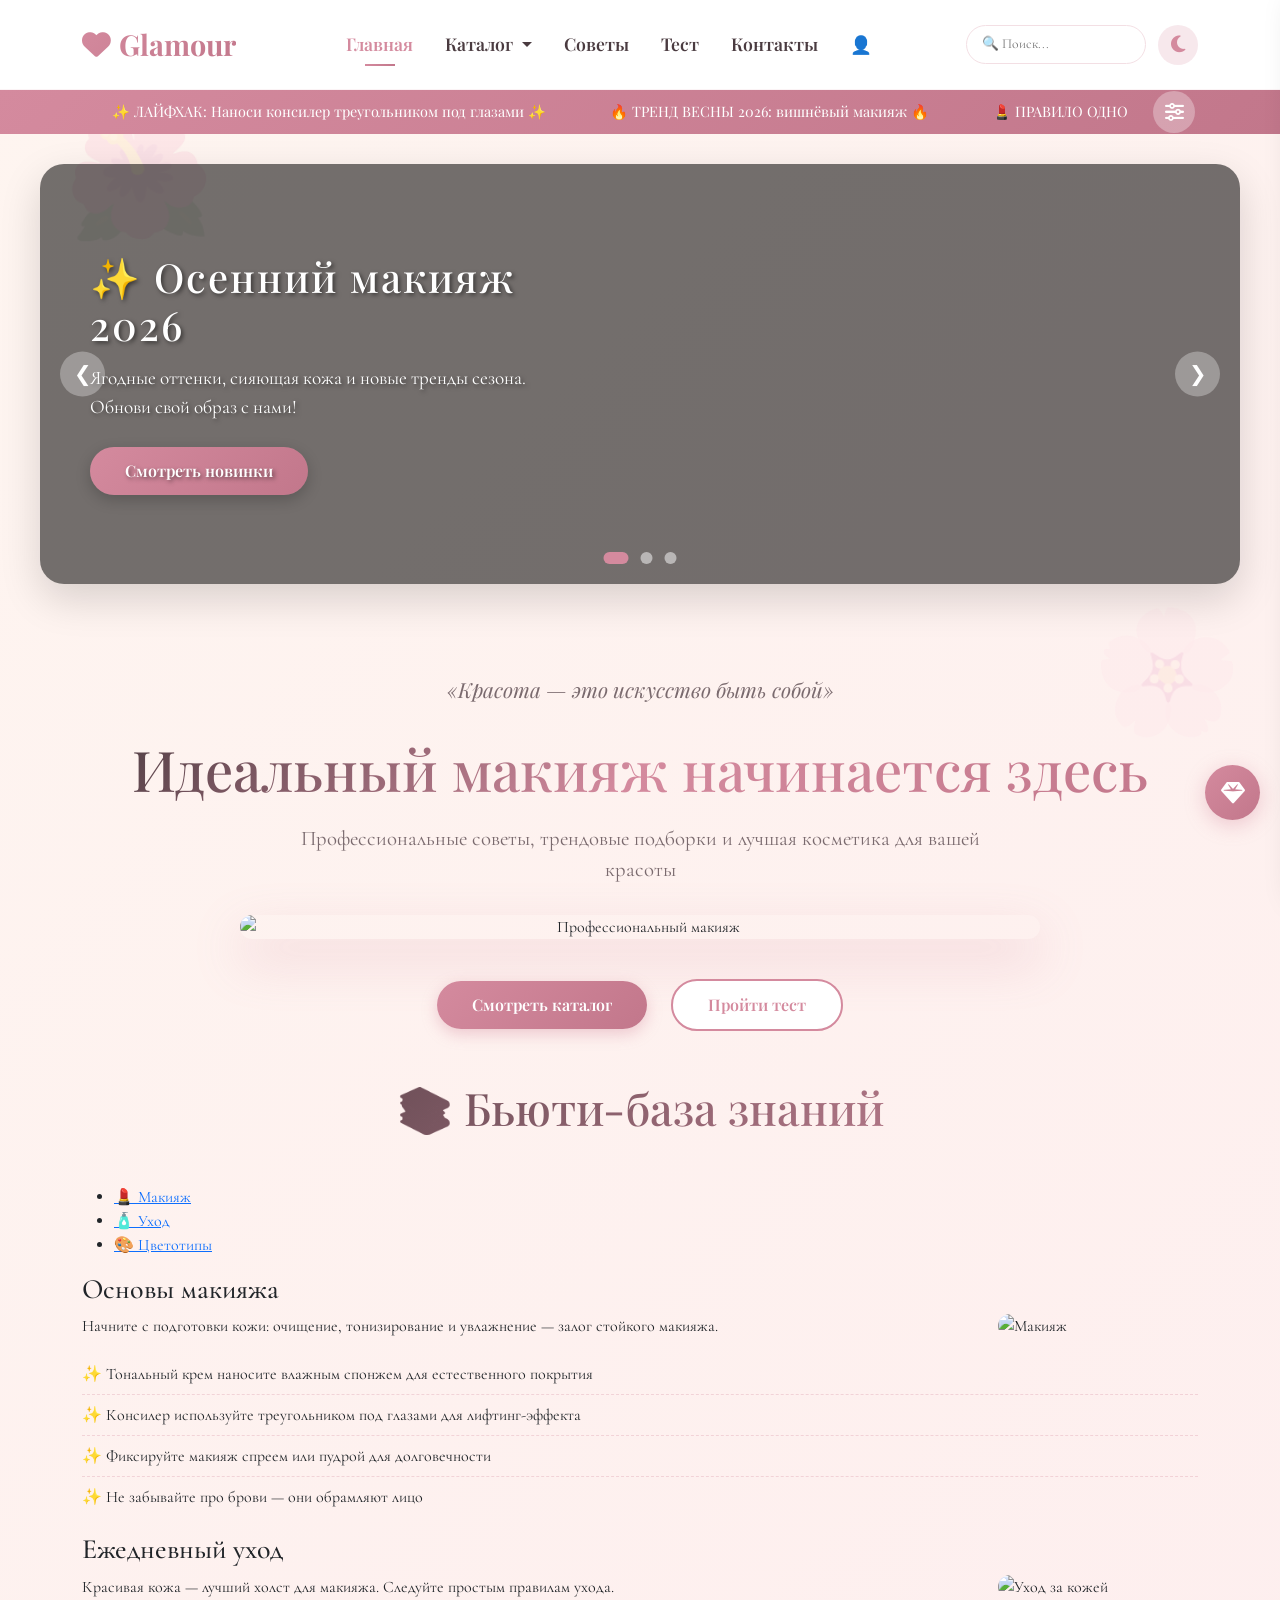
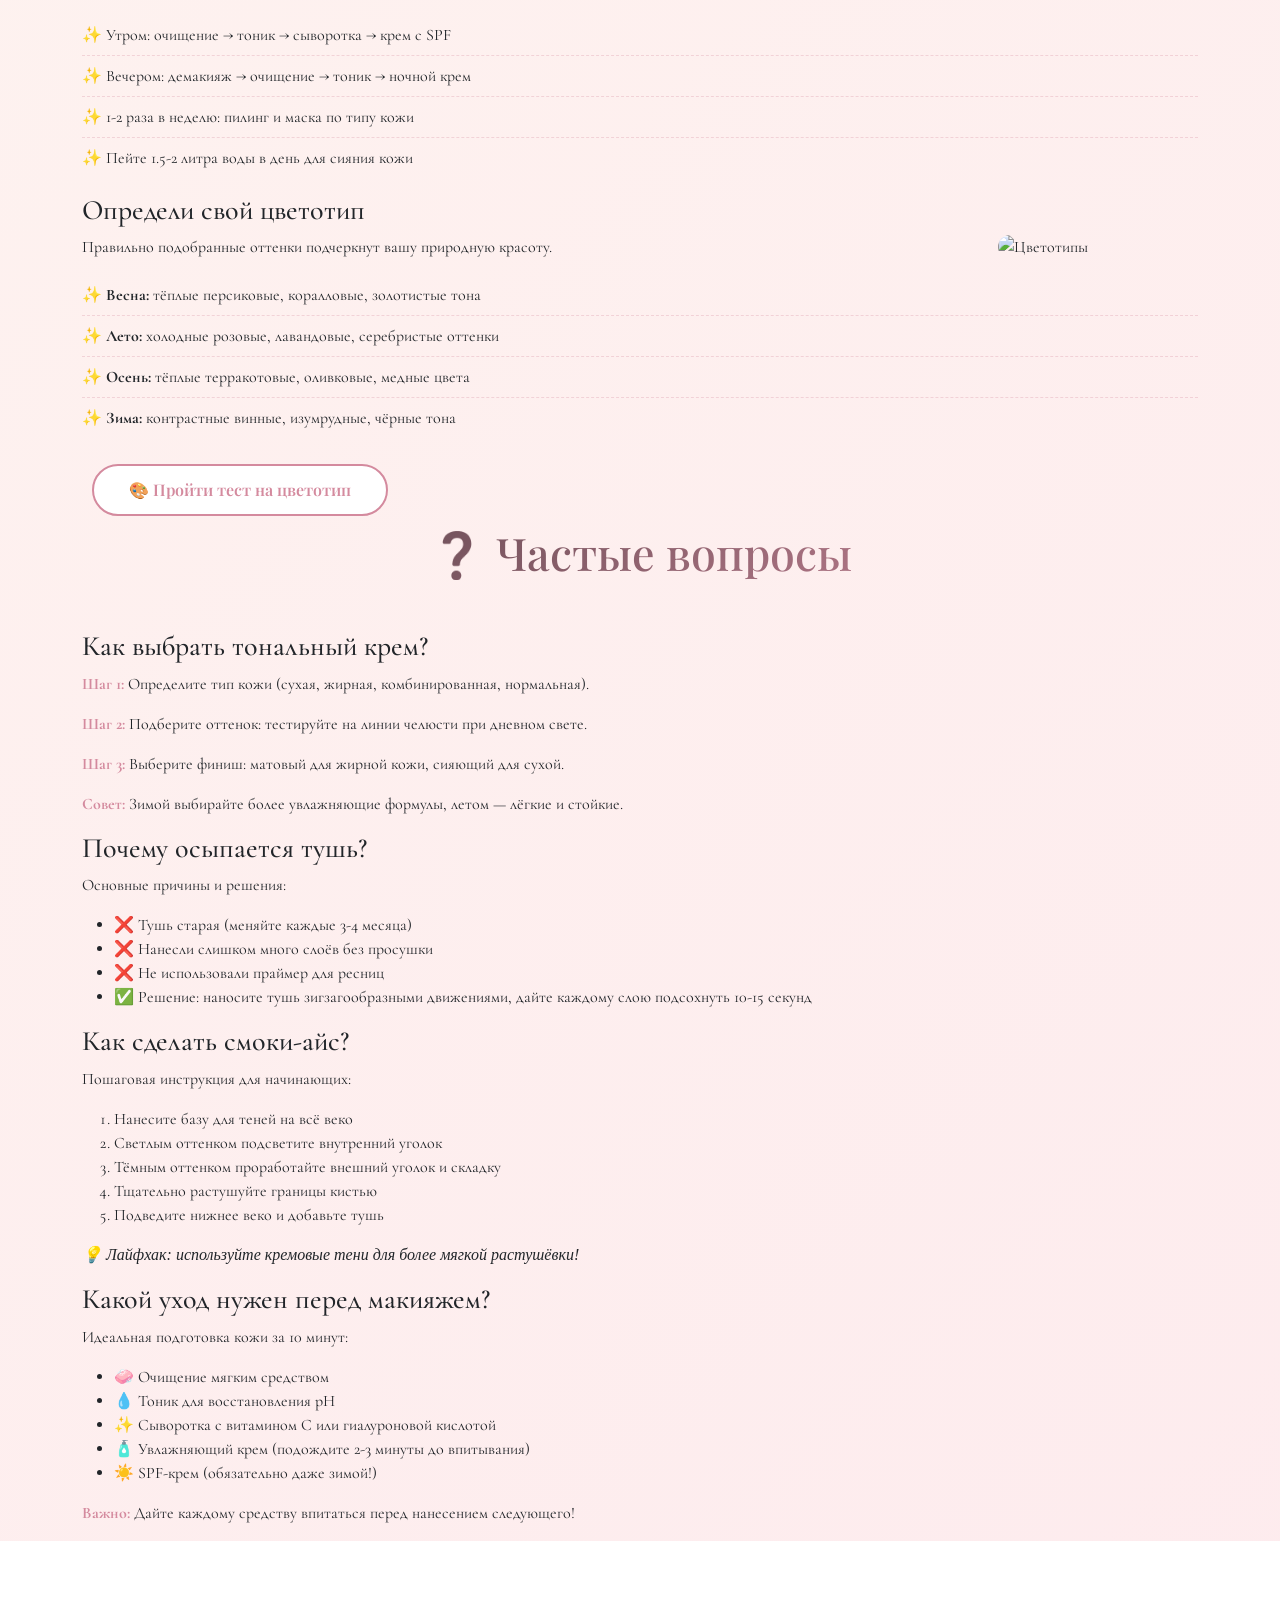
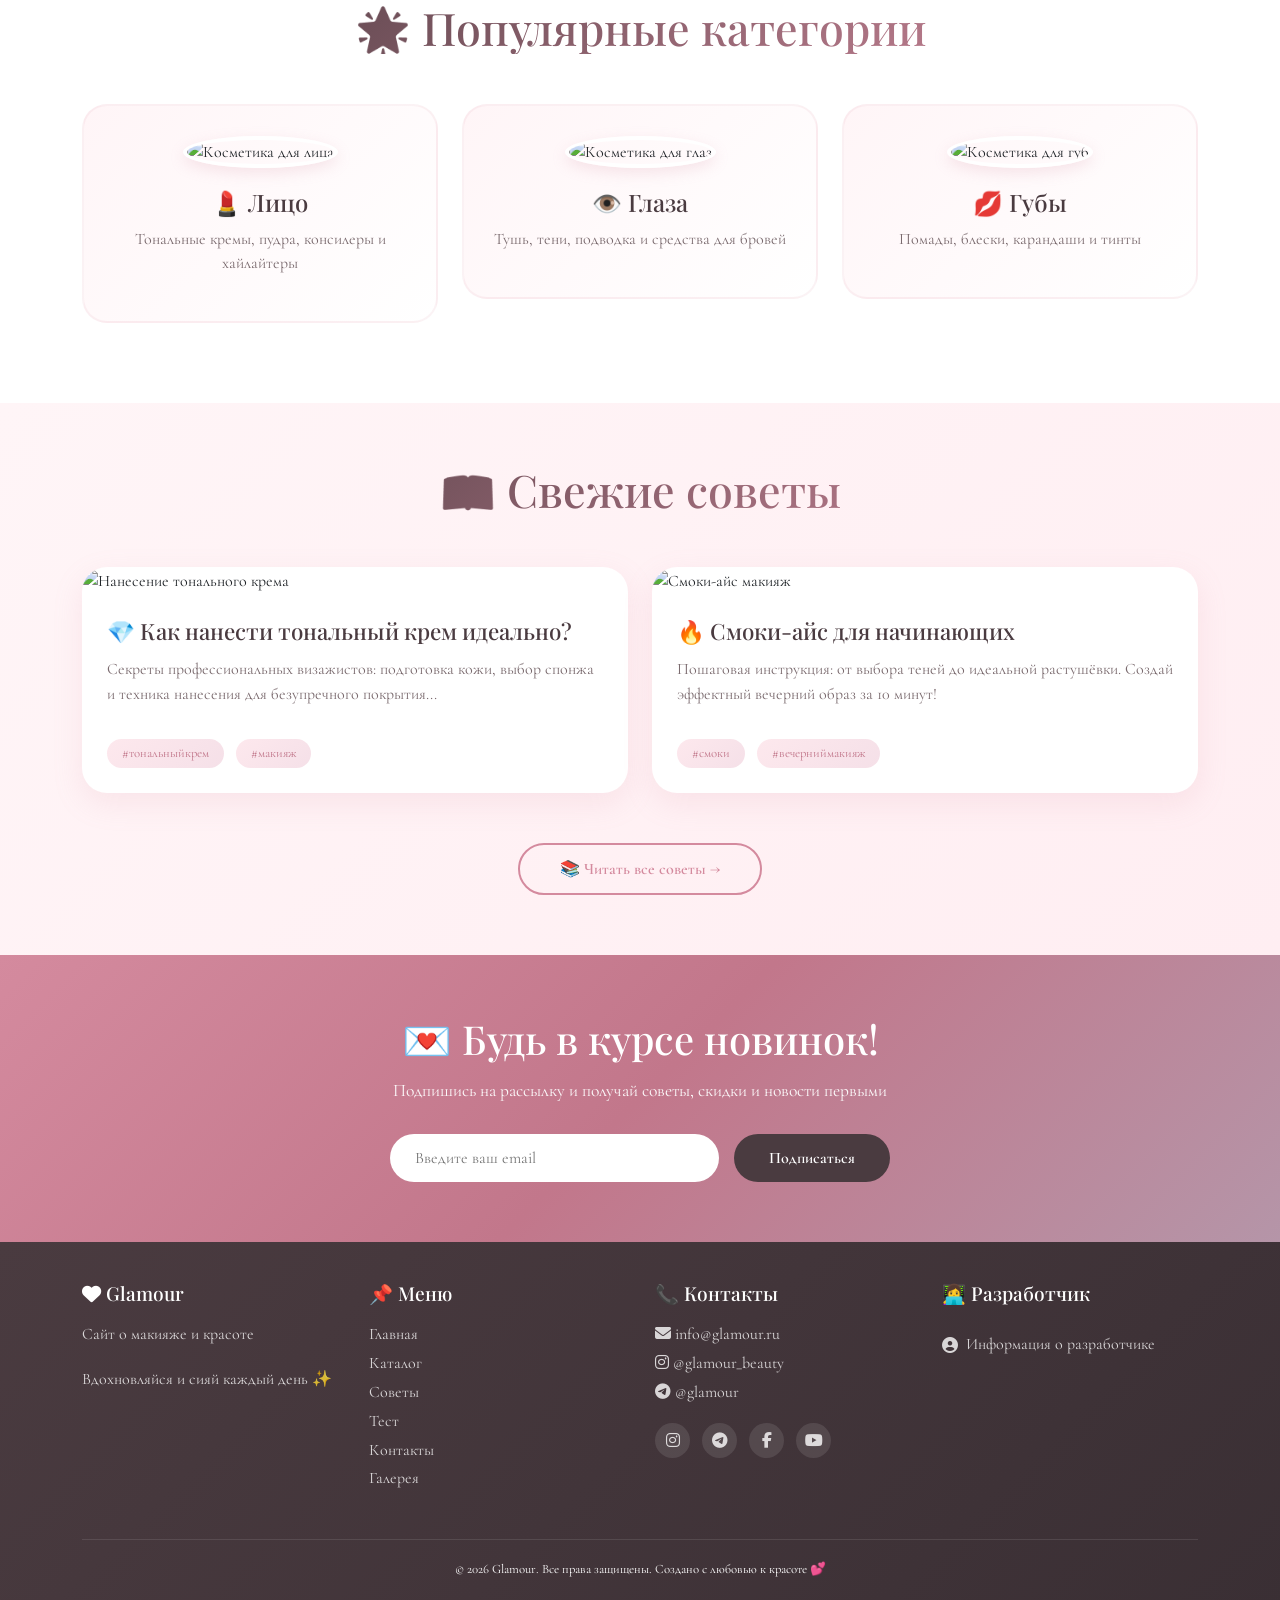
==== commit d0f159df: "Update index.html" ====
--- a/index.html
+++ b/index.html
@@ -27,6 +27,7 @@
             background: linear-gradient(135deg, #fef5f0 0%, #fde8ed 100%);
             min-height: 100vh;
             transition: background 0.3s;
+            padding-top: 0; /* Компенсация sticky header делается через JS или margin если нужно */
         }
 
         body.dark-theme {
@@ -48,7 +49,7 @@
             50% { transform: translateY(-30px) rotate(5deg); }
         }
 
-        /* ===== ХЕДЕР ===== */
+        /* ===== ХЕДЕР И NAVBAR ===== */
         .header {
             background: rgba(255, 255, 255, 0.95);
             backdrop-filter: blur(10px);
@@ -56,32 +57,13 @@
             top: 0;
             z-index: 1000;
             border-bottom: 1px solid rgba(212, 138, 158, 0.1);
-            padding: 15px 0;
+            padding: 10px 0;
         }
 
         body.dark-theme .header {
             background: rgba(0, 0, 0, 0.9);
-        }
-
-        .container {
-            max-width: 1200px;
-            margin: 0 auto;
-            padding: 0 20px;
-        }
-
-        .row {
-            display: flex;
-            flex-wrap: wrap;
-            align-items: center;
-            position: relative;
-        }
-
-        .col-md-3, .col-md-6 {
-            padding: 0 15px;
-        }
-
-        .col-md-3 { width: 25%; }
-        .col-md-6 { width: 50%; }
+            border-bottom: 1px solid rgba(255, 255, 255, 0.1);
+        }
 
         /* Логотип */
         .logo {
@@ -97,63 +79,46 @@
             gap: 8px;
         }
 
-        /* БУРГЕР-КНОПКА */
-        .burger-btn {
-            display: none;
-            background: none;
+        /* Кастомизация Navbar Toggler (Бургер) */
+        .navbar-toggler {
             border: none;
+            padding: 0.5rem;
+            transition: all 0.3s;
+        }
+        
+        .navbar-toggler:focus {
+            box-shadow: none;
+        }
+
+        .navbar-toggler-icon-custom {
+            color: #d48a9e;
             font-size: 1.8rem;
-            cursor: pointer;
-            color: #d48a9e;
-            transition: transform 0.3s;
-            position: absolute;
-            top: 5px;
-            right: 20px;
-            z-index: 1001;
-        }
-
-        .burger-btn:hover {
-            transform: scale(1.1);
-        }
-
-        /* Навигационное меню */
-        .nav-menu {
-            display: flex;
-            gap: 30px;
-            list-style: none;
-            margin: 0;
-            padding: 0;
-            transition: all 0.3s;
-        }
-
-        .nav-menu li {
-            position: relative;
-        }
-
-        .nav-menu a {
-            text-decoration: none;
-            color: #4a3b40;
+        }
+
+        /* Ссылки меню */
+        .nav-link {
+            color: #4a3b40 !important;
             font-family: 'Playfair Display', serif;
             font-weight: 600;
             font-size: 1.1rem;
+            padding: 0.5rem 1rem !important;
             transition: all 0.3s;
-            padding: 8px 0;
-            display: inline-block;
-        }
-
-        body.dark-theme .nav-menu a {
-            color: #ddd;
-        }
-
-        .nav-menu a:hover,
-        .nav-menu a.active {
-            color: #d48a9e;
-        }
-
-        .nav-menu a.active::after {
+            position: relative;
+        }
+
+        body.dark-theme .nav-link {
+            color: #ddd !important;
+        }
+
+        .nav-link:hover,
+        .nav-link.active {
+            color: #d48a9e !important;
+        }
+
+        .nav-link.active::after {
             content: '';
             position: absolute;
-            bottom: -5px;
+            bottom: 0px;
             left: 50%;
             transform: translateX(-50%);
             width: 30px;
@@ -161,56 +126,49 @@
             background: linear-gradient(90deg, #d48a9e, #c2778b);
         }
 
-        /* Выпадающее подменю */
-        .dropdown {
-            position: relative;
-        }
-
-        .dropdown-menu-sub {
-            display: none;
-            position: absolute;
-            top: 100%;
-            left: 0;
+        /* Выпадающее меню (Dropdown) */
+        .dropdown-menu {
             background: white;
             border-radius: 12px;
+            border: none;
+            box-shadow: 0 10px 25px rgba(0, 0, 0, 0.1);
             padding: 10px 0;
-            min-width: 160px;
-            box-shadow: 0 10px 25px rgba(0, 0, 0, 0.1);
-            z-index: 100;
-            list-style: none;
-        }
-
-        body.dark-theme .dropdown-menu-sub {
+            margin-top: 10px; /* Отступ от хедера */
+        }
+
+        body.dark-theme .dropdown-menu {
             background: #1e1e2e;
             box-shadow: 0 10px 25px rgba(0, 0, 0, 0.3);
         }
 
-        .dropdown-menu-sub li {
-            margin: 0;
-        }
-
-        .dropdown-menu-sub a {
+        .dropdown-item {
+            font-family: 'Cormorant Garamond', serif;
+            font-weight: 500;
+            font-size: 1rem;
             padding: 8px 20px;
-            display: block;
-            white-space: nowrap;
-            font-size: 0.95rem;
-        }
-
-        .dropdown-menu-sub a:hover {
+            color: #4a3b40;
+            transition: all 0.2s;
+        }
+
+        body.dark-theme .dropdown-item {
+            color: #ddd;
+        }
+
+        .dropdown-item:hover {
             background: #fde8ed;
+            color: #d48a9e;
             transform: translateX(5px);
         }
 
-        body.dark-theme .dropdown-menu-sub a:hover {
+        body.dark-theme .dropdown-item:hover {
             background: #2a2a3e;
         }
 
-        /* Поиск и тема */
+        /* Поиск и действия справа */
         .header-actions {
             display: flex;
             align-items: center;
             gap: 12px;
-            justify-content: flex-end;
         }
 
         .header-search {
@@ -228,12 +186,19 @@
             font-family: 'Cormorant Garamond', serif;
         }
 
+        body.dark-theme .header-search input {
+            background: #2a2a3e;
+            border-color: #3a2f34;
+            color: white;
+        }
+
         .header-search input:focus {
             width: 220px;
             border-color: #d48a9e;
             box-shadow: 0 0 0 2px rgba(212, 138, 158, 0.1);
         }
 
+        /* Выпадающие результаты поиска */
         .search-dropdown {
             position: absolute;
             top: 100%;
@@ -245,7 +210,7 @@
             max-height: 350px;
             overflow-y: auto;
             display: none;
-            z-index: 1000;
+            z-index: 1050; /* Выше чем navbar */
             margin-top: 8px;
             border: 1px solid #f3dfe4;
         }
@@ -263,33 +228,6 @@
 
         .search-dropdown-item:hover {
             background: #fef5f0;
-        }
-
-        .search-dropdown-item .item-title {
-            font-weight: 600;
-            font-family: 'Playfair Display', serif;
-            color: #4a3b40;
-            font-size: 0.85rem;
-        }
-
-        .search-dropdown-item .item-category {
-            font-size: 0.7rem;
-            color: #d48a9e;
-            margin-top: 4px;
-        }
-
-        .highlight {
-            background: #fde8ed;
-            color: #c2778b;
-            border-radius: 4px;
-            padding: 0 4px;
-        }
-
-        .no-results {
-            padding: 15px;
-            text-align: center;
-            color: #7a6a6e;
-            font-size: 0.8rem;
         }
 
         .theme-toggle {
@@ -1592,35 +1530,28 @@
         }
 
         /* ===== МОБИЛЬНАЯ АДАПТАЦИЯ ===== */
-        @media (max-width: 768px) {
-            .burger-btn { display: block; }
-            .nav-menu {
-                display: none !important;
-                position: absolute;
-                top: 70px;
-                left: 15px;
-                right: 15px;
+        @media (max-width: 991px) {
+            /* Корректировка для мобильного меню Bootstrap */
+            .navbar-collapse {
                 background: white;
-                flex-direction: column;
-                padding: 20px;
-                border-radius: 20px;
-                box-shadow: 0 15px 35px rgba(0, 0, 0, 0.15);
-                gap: 15px;
-                z-index: 1000;
-            }
-            body.dark-theme .nav-menu { background: #1e1e2e; }
-            .nav-menu.show { display: flex !important; }
-            .nav-menu li { text-align: center; width: 100%; }
-            .dropdown-menu-sub {
-                position: static;
-                display: none;
-                box-shadow: none;
-                padding-left: 20px;
-                background: transparent;
-            }
-            .dropdown-menu-sub.show { display: block; }
-            .dropdown > a::after { content: " ▼"; font-size: 10px; }
-            .header-search input { width: 130px; }
+                padding: 15px;
+                border-radius: 15px;
+                margin-top: 10px;
+                box-shadow: 0 10px 30px rgba(0,0,0,0.1);
+            }
+            
+            body.dark-theme .navbar-collapse {
+                background: #1e1e2e;
+            }
+
+            .nav-link.active::after {
+                display: none; /* Убираем подчеркивание активного элемента в мобильном виде */
+            }
+            
+            .header-search input { 
+                width: 130px; 
+            }
+            
             .marquee-text span { margin: 0 20px; font-size: 0.75rem; }
             .marquee-box { width: calc(100% - 55px); }
             .marquee-control-btn { width: 36px; height: 36px; right: 10px; }
@@ -1695,50 +1626,66 @@
     <div class="decoration decoration-1">🌺</div>
     <div class="decoration decoration-2">🌸</div>
 
-    <!-- Header -->
+    <!-- Header с Bootstrap Navbar -->
     <header class="header">
         <div class="container">
-            <div class="row">
-                <div class="col-md-3">
-                    <a href="make.html" class="logo">
+            <nav class="navbar navbar-expand-lg">
+                <div class="container-fluid px-0">
+                    <!-- Логотип -->
+                    <a class="navbar-brand logo" href="make.html">
                         <i class="fas fa-heart"></i>
                         <span>Glamour</span>
                     </a>
-                    <button class="burger-btn" id="burgerBtn">
-                        <i class="fas fa-bars"></i>
+
+                    <!-- Кнопка Бургер (Bootstrap Toggler) -->
+                    <button class="navbar-toggler" type="button" data-bs-toggle="collapse" data-bs-target="#glamourNavbar" aria-controls="glamourNavbar" aria-expanded="false" aria-label="Toggle navigation">
+                        <i class="fas fa-bars navbar-toggler-icon-custom"></i>
                     </button>
-                </div>
-                <div class="col-md-6">
-                    <nav>
-                        <ul class="nav-menu justify-content-center" id="navMenu">
-                            <li><a href="make.html">Главная</a></li>
-                            <li class="dropdown">
-                                <a href="catalog.html">Каталог</a>
-                                <ul class="dropdown-menu-sub">
-                                    <li><a href="catalog.html#face">💄 Для лица</a></li>
-                                    <li><a href="catalog.html#eyes">👁️ Для глаз</a></li>
-                                    <li><a href="catalog.html#lips">💋 Для губ</a></li>
+
+                    <!-- Сворачиваемое меню -->
+                    <div class="collapse navbar-collapse" id="glamourNavbar">
+                        <!-- Центральное меню -->
+                        <ul class="navbar-nav mx-auto mb-2 mb-lg-0">
+                            <li class="nav-item">
+                                <a class="nav-link active" aria-current="page" href="make.html">Главная</a>
+                            </li>
+                            <li class="nav-item dropdown">
+                                <a class="nav-link dropdown-toggle" href="catalog.html" role="button" data-bs-toggle="dropdown" aria-expanded="false">
+                                    Каталог
+                                </a>
+                                <ul class="dropdown-menu">
+                                    <li><a class="dropdown-item" href="catalog.html#face">💄 Для лица</a></li>
+                                    <li><a class="dropdown-item" href="catalog.html#eyes">👁️ Для глаз</a></li>
+                                    <li><a class="dropdown-item" href="catalog.html#lips">💋 Для губ</a></li>
                                 </ul>
                             </li>
-                            <li><a href="tips.html">Советы</a></li>
-                            <li><a href="test.html">Тест</a></li>
-                            <li><a href="contacts.html">Контакты</a></li>
-                            <li><a href="register.html">👤</a></li>
+                            <li class="nav-item">
+                                <a class="nav-link" href="tips.html">Советы</a>
+                            </li>
+                            <li class="nav-item">
+                                <a class="nav-link" href="test.html">Тест</a>
+                            </li>
+                            <li class="nav-item">
+                                <a class="nav-link" href="contacts.html">Контакты</a>
+                            </li>
+                            <li class="nav-item">
+                                <a class="nav-link" href="register.html">👤</a>
+                            </li>
                         </ul>
-                    </nav>
-                </div>
-                <div class="col-md-3">
-                    <div class="header-actions">
-                        <div class="header-search">
-                            <input type="text" id="globalSearchInput" placeholder="🔍 Поиск...">
-                            <div id="globalSearchResults" class="search-dropdown"></div>
+
+                        <!-- Правая часть: Поиск и Тема -->
+                        <div class="header-actions mt-3 mt-lg-0">
+                            <div class="header-search">
+                                <input type="text" id="globalSearchInput" placeholder="🔍 Поиск...">
+                                <div id="globalSearchResults" class="search-dropdown"></div>
+                            </div>
+                            <button class="theme-toggle" id="themeToggleBtn">
+                                <i class="fas fa-moon"></i>
+                            </button>
                         </div>
-                        <button class="theme-toggle" id="themeToggleBtn">
-                            <i class="fas fa-moon"></i>
-                        </button>
                     </div>
                 </div>
-            </div>
+            </nav>
         </div>
     </header>
 
@@ -1836,6 +1783,8 @@
         <button class="banner-next" id="bannerNext">❯</button>
         <div class="banner-dots" id="bannerDots"></div>
     </div>
+
+    <script src="https://cdn.jsdelivr.net/npm/bootstrap@5.3.0/dist/js/bootstrap.bundle.min.js"></script>
 
     <script>
     // АНИМИРОВАННЫЙ БАННЕР
@@ -2290,40 +2239,12 @@
             $("#colorTypeDialog").dialog("open");
         };
 
-        // Бургер-меню
-        $('#burgerBtn').on('click', function() {
-            $('#navMenu').toggleClass('show');
-            const icon = $(this).find('i');
-            if (icon.hasClass('fa-bars')) {
-                icon.removeClass('fa-bars').addClass('fa-times');
-            } else {
-                icon.removeClass('fa-times').addClass('fa-bars');
-            }
-        });
-
-        // Адаптивное подменю
-        function initDropdown() {
-            if (window.innerWidth <= 768) {
-                $('.dropdown > a').off('mouseenter mouseleave').on('click', function(e) {
-                    e.preventDefault();
-                    $(this).siblings('.dropdown-menu-sub').toggleClass('show');
-                });
-            } else {
-                $('.dropdown > a').off('click');
-                $('.dropdown').off('mouseenter mouseleave').on('mouseenter', function() {
-                    $(this).find('.dropdown-menu-sub').stop(true, true).slideDown(200);
-                }).on('mouseleave', function() {
-                    $(this).find('.dropdown-menu-sub').stop(true, true).slideUp(200);
-                });
-            }
-        }
-        initDropdown();
-        $(window).on('resize', initDropdown);
-
-        // Подсветка активного пункта
+        // Подсветка активного пункта меню
         let currentPage = window.location.pathname.split('/').pop() || 'make.html';
-        $('.nav-menu a').each(function() {
-            if ($(this).attr('href') === currentPage) {
+        $('.nav-link').each(function() {
+            // Проверка для обычных ссылок
+            let href = $(this).attr('href');
+            if (href === currentPage) {
                 $(this).addClass('active');
             }
         });
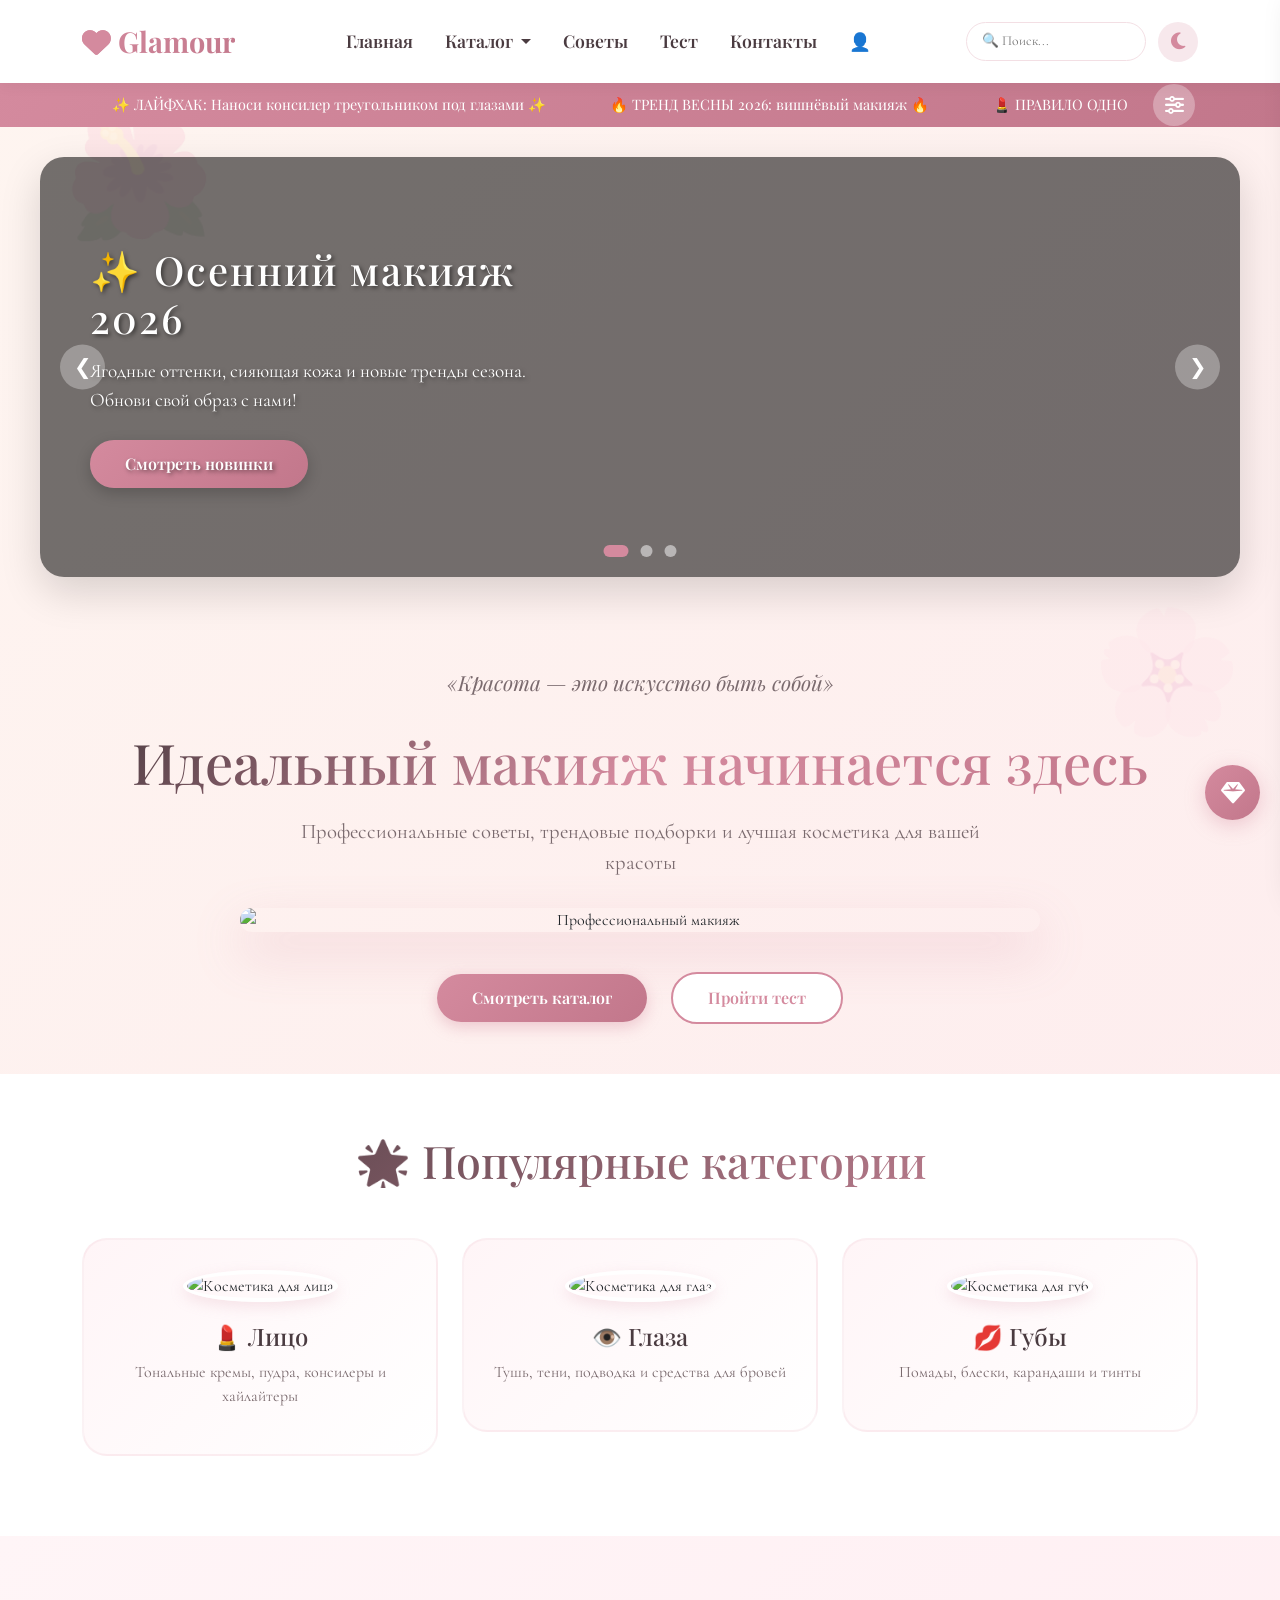
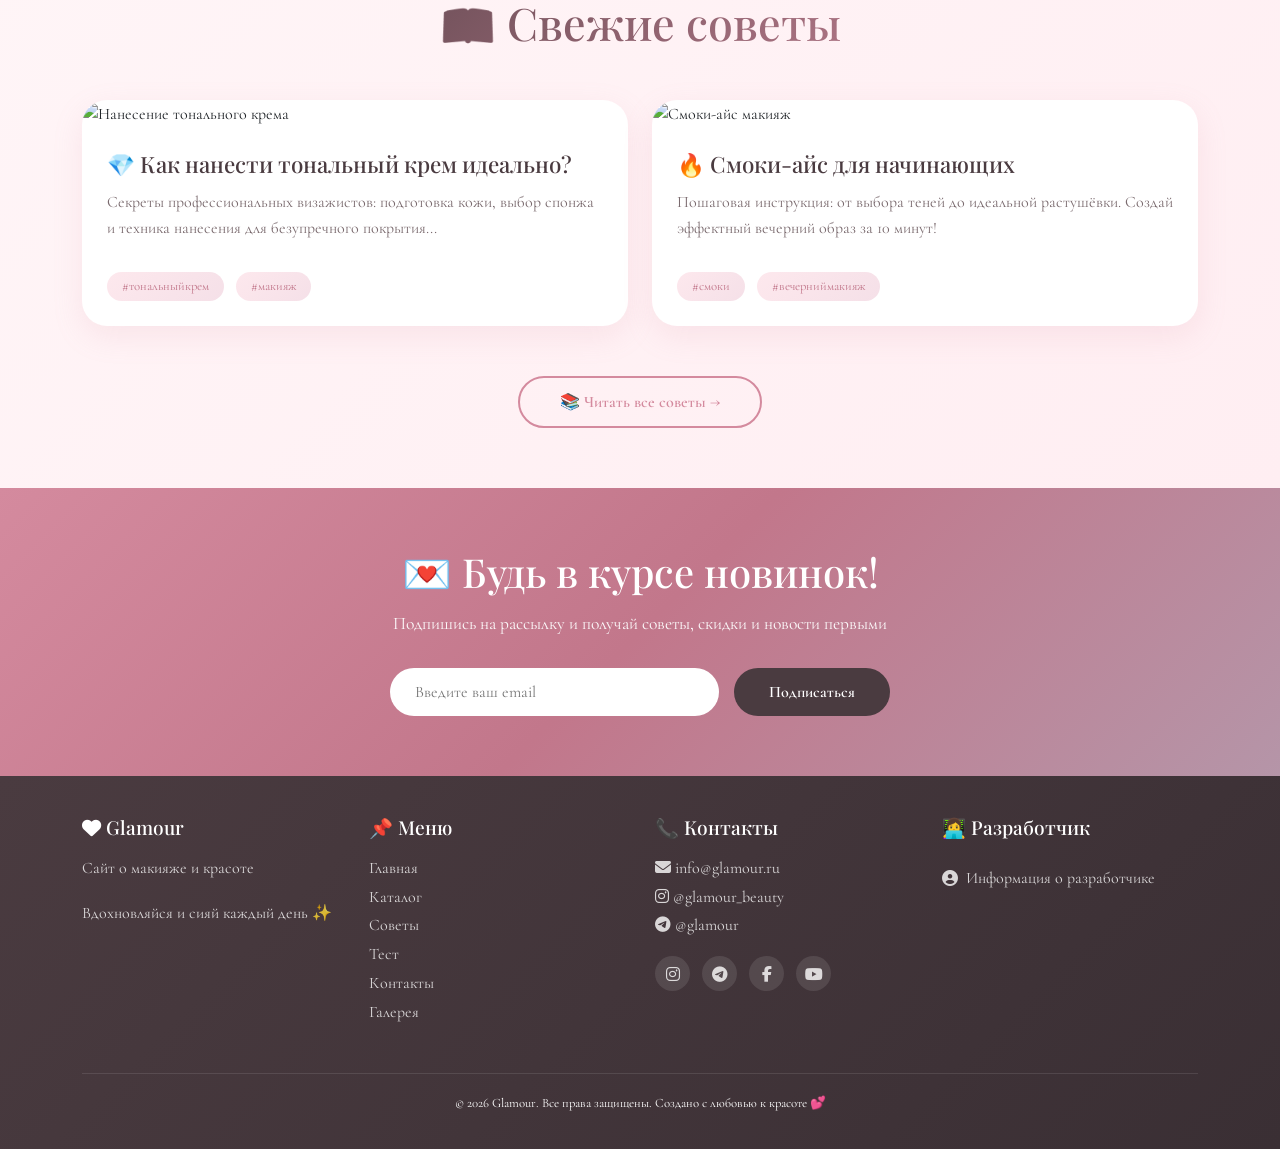
==== commit 1372e885: "Update index.html" ====
--- a/index.html
+++ b/index.html
@@ -27,7 +27,6 @@
             background: linear-gradient(135deg, #fef5f0 0%, #fde8ed 100%);
             min-height: 100vh;
             transition: background 0.3s;
-            padding-top: 0; /* Компенсация sticky header делается через JS или margin если нужно */
         }
 
         body.dark-theme {
@@ -49,43 +48,37 @@
             50% { transform: translateY(-30px) rotate(5deg); }
         }
 
-        /* ===== ХЕДЕР И NAVBAR ===== */
-        .header {
-            background: rgba(255, 255, 255, 0.95);
+        /* ===== BOOTSTRAP NAVBAR ===== */
+        .navbar {
+            background: rgba(255, 255, 255, 0.98) !important;
             backdrop-filter: blur(10px);
-            position: sticky;
-            top: 0;
-            z-index: 1000;
-            border-bottom: 1px solid rgba(212, 138, 158, 0.1);
-            padding: 10px 0;
-        }
-
-        body.dark-theme .header {
-            background: rgba(0, 0, 0, 0.9);
-            border-bottom: 1px solid rgba(255, 255, 255, 0.1);
-        }
-
-        /* Логотип */
-        .logo {
+            box-shadow: 0 2px 15px rgba(0,0,0,0.05);
+            padding: 15px 0;
+        }
+
+        body.dark-theme .navbar {
+            background: rgba(0, 0, 0, 0.95) !important;
+        }
+
+        .navbar-brand {
             font-family: 'Playfair Display', serif;
             font-size: 1.8rem;
             font-weight: 700;
             background: linear-gradient(135deg, #d48a9e, #c2778b);
             -webkit-background-clip: text;
             -webkit-text-fill-color: transparent;
-            text-decoration: none;
-            display: inline-flex;
-            align-items: center;
-            gap: 8px;
-        }
-
-        /* Кастомизация Navbar Toggler (Бургер) */
+        }
+
+        .navbar-brand i {
+            color: #d48a9e;
+            -webkit-text-fill-color: #d48a9e;
+        }
+
         .navbar-toggler {
             border: none;
             padding: 0.5rem;
-            transition: all 0.3s;
-        }
-        
+        }
+
         .navbar-toggler:focus {
             box-shadow: none;
         }
@@ -95,7 +88,6 @@
             font-size: 1.8rem;
         }
 
-        /* Ссылки меню */
         .nav-link {
             color: #4a3b40 !important;
             font-family: 'Playfair Display', serif;
@@ -126,19 +118,18 @@
             background: linear-gradient(90deg, #d48a9e, #c2778b);
         }
 
-        /* Выпадающее меню (Dropdown) */
+        /* Выпадающее меню */
         .dropdown-menu {
             background: white;
             border-radius: 12px;
             border: none;
             box-shadow: 0 10px 25px rgba(0, 0, 0, 0.1);
             padding: 10px 0;
-            margin-top: 10px; /* Отступ от хедера */
+            margin-top: 10px;
         }
 
         body.dark-theme .dropdown-menu {
             background: #1e1e2e;
-            box-shadow: 0 10px 25px rgba(0, 0, 0, 0.3);
         }
 
         .dropdown-item {
@@ -164,7 +155,7 @@
             background: #2a2a3e;
         }
 
-        /* Поиск и действия справа */
+        /* Поиск и тема */
         .header-actions {
             display: flex;
             align-items: center;
@@ -198,7 +189,6 @@
             box-shadow: 0 0 0 2px rgba(212, 138, 158, 0.1);
         }
 
-        /* Выпадающие результаты поиска */
         .search-dropdown {
             position: absolute;
             top: 100%;
@@ -210,7 +200,7 @@
             max-height: 350px;
             overflow-y: auto;
             display: none;
-            z-index: 1050; /* Выше чем navbar */
+            z-index: 1000;
             margin-top: 8px;
             border: 1px solid #f3dfe4;
         }
@@ -228,6 +218,33 @@
 
         .search-dropdown-item:hover {
             background: #fef5f0;
+        }
+
+        .search-dropdown-item .item-title {
+            font-weight: 600;
+            font-family: 'Playfair Display', serif;
+            color: #4a3b40;
+            font-size: 0.85rem;
+        }
+
+        .search-dropdown-item .item-category {
+            font-size: 0.7rem;
+            color: #d48a9e;
+            margin-top: 4px;
+        }
+
+        .highlight {
+            background: #fde8ed;
+            color: #c2778b;
+            border-radius: 4px;
+            padding: 0 4px;
+        }
+
+        .no-results {
+            padding: 15px;
+            text-align: center;
+            color: #7a6a6e;
+            font-size: 0.8rem;
         }
 
         .theme-toggle {
@@ -479,314 +496,6 @@
             color: white;
         }
 
-        /* ===== jQuery UI ADAPTIVE COMPONENTS ===== */
-        
-        /* 🔹 TABS - Адаптивные вкладки */
-        .ui-tabs {
-            background: white !important;
-            border-radius: 24px !important;
-            border: 2px solid rgba(212, 138, 158, 0.2) !important;
-            box-shadow: 0 10px 30px rgba(212, 138, 158, 0.15) !important;
-            margin: 30px 0;
-        }
-        
-        body.dark-theme .ui-tabs {
-            background: #1e1e2e !important;
-            border-color: #3a2f34 !important;
-        }
-        
-        .ui-tabs-nav {
-            background: linear-gradient(135deg, #fef5f0, #fde8ed) !important;
-            border-radius: 22px 22px 0 0 !important;
-            border-bottom: 2px solid rgba(212, 138, 158, 0.3) !important;
-            padding: 8px !important;
-        }
-        
-        body.dark-theme .ui-tabs-nav {
-            background: linear-gradient(135deg, #2a2a3e, #1e1e2e) !important;
-        }
-        
-        .ui-tabs-nav .ui-state-default {
-            background: transparent !important;
-            border: none !important;
-            border-radius: 20px !important;
-            margin: 0 4px !important;
-        }
-        
-        .ui-tabs-nav .ui-state-default a {
-            font-family: 'Playfair Display', serif !important;
-            font-weight: 600 !important;
-            color: #7a6a6e !important;
-            padding: 10px 20px !important;
-            transition: all 0.3s !important;
-        }
-        
-        body.dark-theme .ui-tabs-nav .ui-state-default a {
-            color: #aaa !important;
-        }
-        
-        .ui-tabs-nav .ui-state-active {
-            background: linear-gradient(135deg, #d48a9e, #c2778b) !important;
-            border-radius: 20px !important;
-        }
-        
-        .ui-tabs-nav .ui-state-active a {
-            color: white !important;
-        }
-        
-        .ui-tabs-panel {
-            padding: 25px !important;
-            font-family: 'Cormorant Garamond', serif !important;
-            color: #4a3b40 !important;
-        }
-        
-        body.dark-theme .ui-tabs-panel {
-            color: #ddd !important;
-        }
-        
-        .tabs-content img {
-            max-width: 100%;
-            border-radius: 16px;
-            margin: 15px 0;
-        }
-        
-        .tabs-content ul {
-            list-style: none;
-            padding-left: 0;
-        }
-        
-        .tabs-content li {
-            padding: 8px 0;
-            border-bottom: 1px dashed rgba(212, 138, 158, 0.3);
-        }
-        
-        .tabs-content li:last-child {
-            border-bottom: none;
-        }
-        
-        .tabs-content li::before {
-            content: "✨ ";
-            color: #d48a9e;
-        }
-
-        /* 🔹 ACCORDION - Адаптивный аккордеон */
-        .ui-accordion {
-            background: white !important;
-            border-radius: 24px !important;
-            border: 2px solid rgba(212, 138, 158, 0.2) !important;
-            box-shadow: 0 10px 30px rgba(212, 138, 158, 0.15) !important;
-            margin: 30px 0;
-        }
-        
-        body.dark-theme .ui-accordion {
-            background: #1e1e2e !important;
-            border-color: #3a2f34 !important;
-        }
-        
-        .ui-accordion-header {
-            background: linear-gradient(135deg, #fef5f0, #fde8ed) !important;
-            border: none !important;
-            border-radius: 20px !important;
-            margin: 8px !important;
-            font-family: 'Playfair Display', serif !important;
-            font-weight: 600 !important;
-            color: #4a3b40 !important;
-            padding: 15px 20px !important;
-            transition: all 0.3s !important;
-        }
-        
-        body.dark-theme .ui-accordion-header {
-            background: linear-gradient(135deg, #2a2a3e, #1e1e2e) !important;
-            color: #ddd !important;
-        }
-        
-        .ui-accordion-header:hover {
-            background: linear-gradient(135deg, #fde8ed, #f5e0e8) !important;
-            transform: translateX(5px) !important;
-        }
-        
-        body.dark-theme .ui-accordion-header:hover {
-            background: linear-gradient(135deg, #3a2f34, #2a2a3e) !important;
-        }
-        
-        .ui-accordion-header .ui-icon {
-            background: none !important;
-            width: 20px !important;
-            height: 20px !important;
-        }
-        
-        .ui-accordion-header .ui-icon::before {
-            font-family: "Font Awesome 6 Free";
-            font-weight: 900;
-            content: "\f078";
-            color: #d48a9e;
-            position: absolute;
-            right: 20px;
-            transition: transform 0.3s;
-        }
-        
-        .ui-accordion-header.ui-state-active .ui-icon::before {
-            transform: rotate(180deg);
-            content: "\f077";
-        }
-        
-        .ui-accordion-content {
-            background: white !important;
-            border: none !important;
-            border-radius: 0 0 20px 20px !important;
-            margin: 0 8px 8px 8px !important;
-            padding: 20px !important;
-            font-family: 'Cormorant Garamond', serif !important;
-            color: #7a6a6e !important;
-            line-height: 1.6 !important;
-        }
-        
-        body.dark-theme .ui-accordion-content {
-            background: #1e1e2e !important;
-            color: #aaa !important;
-        }
-        
-        .accordion-content strong {
-            color: #d48a9e !important;
-        }
-
-        /* 🔹 DIALOG - Адаптивные модальные окна */
-        .ui-dialog {
-            border-radius: 24px !important;
-            border: 2px solid rgba(212, 138, 158, 0.3) !important;
-            box-shadow: 0 20px 60px rgba(212, 138, 158, 0.4) !important;
-        }
-        
-        .ui-dialog-titlebar {
-            background: linear-gradient(135deg, #d48a9e, #c2778b) !important;
-            border: none !important;
-            border-radius: 22px 22px 0 0 !important;
-            padding: 15px 20px !important;
-        }
-        
-        .ui-dialog-title {
-            font-family: 'Playfair Display', serif !important;
-            font-weight: 600 !important;
-            color: white !important;
-            font-size: 1.2rem !important;
-        }
-        
-        .ui-dialog-titlebar-close {
-            background: rgba(255,255,255,0.2) !important;
-            border: none !important;
-            border-radius: 50% !important;
-            width: 32px !important;
-            height: 32px !important;
-            top: 50% !important;
-            transform: translateY(-50%) !important;
-        }
-        
-        .ui-dialog-titlebar-close .ui-icon {
-            background: none !important;
-        }
-        
-        .ui-dialog-titlebar-close .ui-icon::before {
-            font-family: "Font Awesome 6 Free";
-            font-weight: 900;
-            content: "\f00d";
-            color: white;
-            font-size: 14px;
-        }
-        
-        .ui-dialog-content {
-            padding: 25px !important;
-            font-family: 'Cormorant Garamond', serif !important;
-            color: #4a3b40 !important;
-        }
-        
-        body.dark-theme .ui-dialog-content {
-            background: #1e1e2e !important;
-            color: #ddd !important;
-        }
-        
-        .ui-dialog-buttonpane {
-            background: #fafafa !important;
-            border-top: 1px solid rgba(212, 138, 158, 0.2) !important;
-            border-radius: 0 0 22px 22px !important;
-            padding: 15px 20px !important;
-        }
-        
-        body.dark-theme .ui-dialog-buttonpane {
-            background: #2a2a3e !important;
-        }
-        
-        .ui-dialog-buttonpane .ui-button {
-            background: linear-gradient(135deg, #d48a9e, #c2778b) !important;
-            border: none !important;
-            border-radius: 25px !important;
-            color: white !important;
-            font-family: 'Playfair Display', serif !important;
-            font-weight: 600 !important;
-            padding: 10px 25px !important;
-            margin: 0 5px !important;
-            transition: all 0.3s !important;
-        }
-        
-        .ui-dialog-buttonpane .ui-button:hover {
-            transform: translateY(-2px) !important;
-            box-shadow: 0 5px 15px rgba(212, 138, 158, 0.4) !important;
-        }
-        
-        .ui-dialog-buttonpane .ui-button.ui-button-secondary {
-            background: #f3dfe4 !important;
-            color: #d48a9e !important;
-        }
-        
-        body.dark-theme .ui-dialog-buttonpane .ui-button.ui-button-secondary {
-            background: #3a2f34 !important;
-            color: #ddd !important;
-        }
-
-        /* 🔹 RESIZABLE - Адаптивные размеры */
-        .ui-resizable-handle {
-            background: rgba(212, 138, 158, 0.5) !important;
-            border-radius: 4px !important;
-        }
-
-        /* 🔹 AUTOCOMPLETE - Адаптивный поиск */
-        .ui-autocomplete {
-            max-height: 300px !important;
-            overflow-y: auto !important;
-            border-radius: 16px !important;
-            border: 2px solid rgba(212, 138, 158, 0.3) !important;
-            box-shadow: 0 10px 30px rgba(212, 138, 158, 0.2) !important;
-            font-family: 'Cormorant Garamond', serif !important;
-        }
-        
-        .ui-autocomplete .ui-menu-item {
-            padding: 12px 16px !important;
-            border-bottom: 1px solid #f3dfe4 !important;
-        }
-        
-        .ui-autocomplete .ui-menu-item:last-child {
-            border-bottom: none !important;
-        }
-        
-        .ui-autocomplete .ui-state-focus {
-            background: linear-gradient(135deg, #fde8ed, #f5e0e8) !important;
-            border-radius: 12px !important;
-            color: #4a3b40 !important;
-        }
-        
-        body.dark-theme .ui-autocomplete {
-            background: #1e1e2e !important;
-            border-color: #3a2f34 !important;
-        }
-        
-        body.dark-theme .ui-autocomplete .ui-menu-item {
-            border-color: #3a2f34 !important;
-            color: #ddd !important;
-        }
-        
-        body.dark-theme .ui-autocomplete .ui-state-focus {
-            background: linear-gradient(135deg, #3a2f34, #2a2a3e) !important;
-        }
-
         /* ===== Newsletter ===== */
         .newsletter {
             padding: 60px 0;
@@ -973,7 +682,7 @@
             transform: translateY(-50%) scale(1.05);
         }
 
-        /* ===== КРАСИВАЯ ПАНЕЛЬ УПРАВЛЕНИЯ ===== */
+        /* Панель управления */
         .marquee-panel {
             position: fixed;
             top: 50%;
@@ -1006,7 +715,6 @@
             }
         }
 
-        /* Шапка панели */
         .panel-header {
             background: linear-gradient(135deg, #d48a9e, #c2778b);
             padding: 20px 24px;
@@ -1048,7 +756,6 @@
             transform: rotate(90deg);
         }
 
-        /* Тело панели */
         .panel-body {
             padding: 24px;
         }
@@ -1077,7 +784,6 @@
             font-size: 0.75rem;
         }
 
-        /* Кнопки направления и стиля */
         .btn-row {
             display: flex;
             gap: 12px;
@@ -1115,7 +821,6 @@
             box-shadow: 0 6px 14px rgba(212, 138, 158, 0.35);
         }
 
-        /* Ползунок скорости */
         .speed-wrapper {
             display: flex;
             align-items: center;
@@ -1153,7 +858,6 @@
             text-align: center;
         }
 
-        /* Кнопка паузы */
         .pause-action-btn {
             width: 100%;
             background: linear-gradient(135deg, #4a3b40, #3a2f34);
@@ -1178,7 +882,6 @@
             box-shadow: 0 8px 20px rgba(0,0,0,0.15);
         }
 
-        /* Тёмная тема */
         body.dark-theme .marquee-panel {
             background: linear-gradient(145deg, #1e1e2e 0%, #2a2a3e 100%);
             border-color: rgba(212, 138, 158, 0.3);
@@ -1529,9 +1232,7 @@
             box-shadow: 0 5px 20px rgba(212, 138, 158, 0.4);
         }
 
-        /* ===== МОБИЛЬНАЯ АДАПТАЦИЯ ===== */
         @media (max-width: 991px) {
-            /* Корректировка для мобильного меню Bootstrap */
             .navbar-collapse {
                 background: white;
                 padding: 15px;
@@ -1539,67 +1240,19 @@
                 margin-top: 10px;
                 box-shadow: 0 10px 30px rgba(0,0,0,0.1);
             }
-            
             body.dark-theme .navbar-collapse {
                 background: #1e1e2e;
             }
-
             .nav-link.active::after {
-                display: none; /* Убираем подчеркивание активного элемента в мобильном виде */
+                display: none;
             }
-            
             .header-search input { 
                 width: 130px; 
             }
-            
             .marquee-text span { margin: 0 20px; font-size: 0.75rem; }
             .marquee-box { width: calc(100% - 55px); }
             .marquee-control-btn { width: 36px; height: 36px; right: 10px; }
             .marquee-panel { width: 300px; right: 10px; }
-            
-            /* 🔹 Адаптивность jQuery UI компонентов на мобильных */
-            .ui-tabs-nav {
-                flex-wrap: wrap !important;
-                justify-content: center !important;
-            }
-            .ui-tabs-nav .ui-state-default {
-                margin: 4px 2px !important;
-                flex: 0 0 auto !important;
-            }
-            .ui-tabs-nav .ui-state-default a {
-                padding: 8px 12px !important;
-                font-size: 0.9rem !important;
-            }
-            .ui-tabs-panel {
-                padding: 15px !important;
-            }
-            .ui-accordion-header {
-                margin: 4px !important;
-                padding: 12px 15px !important;
-                font-size: 0.95rem !important;
-            }
-            .ui-accordion-content {
-                margin: 0 4px 4px 4px !important;
-                padding: 15px !important;
-                font-size: 0.9rem !important;
-            }
-            .ui-dialog {
-                width: 95% !important;
-                max-width: 400px !important;
-                margin: 10px auto !important;
-            }
-            .ui-dialog-titlebar {
-                padding: 12px 15px !important;
-            }
-            .ui-dialog-content {
-                padding: 20px 15px !important;
-                font-size: 0.95rem !important;
-            }
-            .ui-dialog-buttonpane .ui-button {
-                padding: 8px 20px !important;
-                font-size: 0.9rem !important;
-                margin: 5px 3px !important;
-            }
         }
 
         @media (max-width: 480px) {
@@ -1608,16 +1261,6 @@
             .marquee-panel { width: 280px; }
             .panel-body { padding: 18px; }
             .panel-header { padding: 15px 18px; }
-            
-            /* 🔹 Ещё более компактные стили для очень маленьких экранов */
-            .ui-tabs-nav .ui-state-default a {
-                padding: 6px 10px !important;
-                font-size: 0.8rem !important;
-            }
-            .ui-accordion-header {
-                font-size: 0.9rem !important;
-                padding: 10px 12px !important;
-            }
         }
     </style>
 </head>
@@ -1626,68 +1269,58 @@
     <div class="decoration decoration-1">🌺</div>
     <div class="decoration decoration-2">🌸</div>
 
-    <!-- Header с Bootstrap Navbar -->
-    <header class="header">
+    <!-- ===== BOOTSTRAP NAVBAR ===== -->
+    <nav class="navbar navbar-expand-md sticky-top">
         <div class="container">
-            <nav class="navbar navbar-expand-lg">
-                <div class="container-fluid px-0">
-                    <!-- Логотип -->
-                    <a class="navbar-brand logo" href="make.html">
-                        <i class="fas fa-heart"></i>
-                        <span>Glamour</span>
-                    </a>
-
-                    <!-- Кнопка Бургер (Bootstrap Toggler) -->
-                    <button class="navbar-toggler" type="button" data-bs-toggle="collapse" data-bs-target="#glamourNavbar" aria-controls="glamourNavbar" aria-expanded="false" aria-label="Toggle navigation">
-                        <i class="fas fa-bars navbar-toggler-icon-custom"></i>
+            <a class="navbar-brand" href="make.html">
+                <i class="fas fa-heart"></i> Glamour
+            </a>
+
+            <button class="navbar-toggler" type="button" data-bs-toggle="collapse" data-bs-target="#navbarGlamour">
+                <i class="fas fa-bars navbar-toggler-icon-custom"></i>
+            </button>
+
+            <div class="collapse navbar-collapse" id="navbarGlamour">
+                <ul class="navbar-nav mx-auto mb-2 mb-md-0">
+                    <li class="nav-item">
+                        <a class="nav-link" href="make.html">Главная</a>
+                    </li>
+                    <li class="nav-item dropdown">
+                        <a class="nav-link dropdown-toggle" href="catalog.html" role="button" data-bs-toggle="dropdown">
+                            Каталог
+                        </a>
+                        <ul class="dropdown-menu">
+                            <li><a class="dropdown-item" href="catalog.html#face">💄 Для лица</a></li>
+                            <li><a class="dropdown-item" href="catalog.html#eyes">👁️ Для глаз</a></li>
+                            <li><a class="dropdown-item" href="catalog.html#lips">💋 Для губ</a></li>
+                        </ul>
+                    </li>
+                    <li class="nav-item">
+                        <a class="nav-link" href="tips.html">Советы</a>
+                    </li>
+                    <li class="nav-item">
+                        <a class="nav-link" href="test.html">Тест</a>
+                    </li>
+                    <li class="nav-item">
+                        <a class="nav-link" href="contacts.html">Контакты</a>
+                    </li>
+                    <li class="nav-item">
+                        <a class="nav-link" href="register.html">👤</a>
+                    </li>
+                </ul>
+
+                <div class="header-actions">
+                    <div class="header-search">
+                        <input type="text" id="globalSearchInput" placeholder="🔍 Поиск..." autocomplete="off">
+                        <div id="globalSearchResults" class="search-dropdown"></div>
+                    </div>
+                    <button class="theme-toggle" id="themeToggleBtn">
+                        <i class="fas fa-moon"></i>
                     </button>
-
-                    <!-- Сворачиваемое меню -->
-                    <div class="collapse navbar-collapse" id="glamourNavbar">
-                        <!-- Центральное меню -->
-                        <ul class="navbar-nav mx-auto mb-2 mb-lg-0">
-                            <li class="nav-item">
-                                <a class="nav-link active" aria-current="page" href="make.html">Главная</a>
-                            </li>
-                            <li class="nav-item dropdown">
-                                <a class="nav-link dropdown-toggle" href="catalog.html" role="button" data-bs-toggle="dropdown" aria-expanded="false">
-                                    Каталог
-                                </a>
-                                <ul class="dropdown-menu">
-                                    <li><a class="dropdown-item" href="catalog.html#face">💄 Для лица</a></li>
-                                    <li><a class="dropdown-item" href="catalog.html#eyes">👁️ Для глаз</a></li>
-                                    <li><a class="dropdown-item" href="catalog.html#lips">💋 Для губ</a></li>
-                                </ul>
-                            </li>
-                            <li class="nav-item">
-                                <a class="nav-link" href="tips.html">Советы</a>
-                            </li>
-                            <li class="nav-item">
-                                <a class="nav-link" href="test.html">Тест</a>
-                            </li>
-                            <li class="nav-item">
-                                <a class="nav-link" href="contacts.html">Контакты</a>
-                            </li>
-                            <li class="nav-item">
-                                <a class="nav-link" href="register.html">👤</a>
-                            </li>
-                        </ul>
-
-                        <!-- Правая часть: Поиск и Тема -->
-                        <div class="header-actions mt-3 mt-lg-0">
-                            <div class="header-search">
-                                <input type="text" id="globalSearchInput" placeholder="🔍 Поиск...">
-                                <div id="globalSearchResults" class="search-dropdown"></div>
-                            </div>
-                            <button class="theme-toggle" id="themeToggleBtn">
-                                <i class="fas fa-moon"></i>
-                            </button>
-                        </div>
-                    </div>
-                </div>
-            </nav>
+                </div>
+            </div>
         </div>
-    </header>
+    </nav>
 
     <!-- ===== БЕГУЩАЯ СТРОКА ===== -->
     <div class="marquee">
@@ -1707,7 +1340,7 @@
         </div>
     </div>
 
-    <!-- ===== КРАСИВАЯ ПАНЕЛЬ УПРАВЛЕНИЯ ===== -->
+    <!-- ===== ПАНЕЛЬ УПРАВЛЕНИЯ БЕГУЩЕЙ СТРОКОЙ ===== -->
     <div class="marquee-panel" id="marqueePanel">
         <div class="panel-header">
             <h3><i class="fas fa-magic"></i> Управление строкой</h3>
@@ -1779,12 +1412,12 @@
                 </div>
             </div>
         </div>
+        
         <button class="banner-prev" id="bannerPrev">❮</button>
         <button class="banner-next" id="bannerNext">❯</button>
+        
         <div class="banner-dots" id="bannerDots"></div>
     </div>
-
-    <script src="https://cdn.jsdelivr.net/npm/bootstrap@5.3.0/dist/js/bootstrap.bundle.min.js"></script>
 
     <script>
     // АНИМИРОВАННЫЙ БАННЕР
@@ -1793,7 +1426,9 @@
         const prevBtn = document.getElementById('bannerPrev');
         const nextBtn = document.getElementById('bannerNext');
         const dotsContainer = document.getElementById('bannerDots');
+        
         if (!slides) return;
+        
         const slideCount = document.querySelectorAll('.banner-slide').length;
         let currentIndex = 0;
         let autoInterval;
@@ -1809,11 +1444,13 @@
                 dotsContainer.appendChild(dot);
             }
         }
+        
         function goToSlide(index) {
             if (index < 0) index = slideCount - 1;
             if (index >= slideCount) index = 0;
             currentIndex = index;
             slides.style.transform = `translateX(-${currentIndex * 100}%)`;
+            
             if (dotsContainer) {
                 document.querySelectorAll('.banner-dot').forEach((dot, i) => {
                     dot.classList.toggle('active', i === currentIndex);
@@ -1821,14 +1458,19 @@
             }
             resetAutoPlay();
         }
+        
         function nextSlide() { goToSlide(currentIndex + 1); }
         function prevSlide() { goToSlide(currentIndex - 1); }
+        
         function startAutoPlay() { autoInterval = setInterval(() => nextSlide(), 5000); }
         function resetAutoPlay() { clearInterval(autoInterval); startAutoPlay(); }
+        
         if (prevBtn) prevBtn.addEventListener('click', prevSlide);
         if (nextBtn) nextBtn.addEventListener('click', nextSlide);
+        
         createDots();
         startAutoPlay();
+        
         const banner = document.querySelector('.banner-slider');
         if (banner) {
             banner.addEventListener('mouseenter', () => clearInterval(autoInterval));
@@ -1849,100 +1491,6 @@
             <div>
                 <a href="catalog.html" class="btn-custom btn-primary-custom">Смотреть каталог</a>
                 <a href="test.html" class="btn-custom btn-secondary-custom">Пройти тест</a>
-            </div>
-        </div>
-    </section>
-
-    <!-- 🔹 jQuery UI TABS - Адаптивные вкладки -->
-    <section class="container">
-        <h2 class="section-title">📚 Бьюти-база знаний</h2>
-        <div id="beautyTabs">
-            <ul>
-                <li><a href="#tab-1">💄 Макияж</a></li>
-                <li><a href="#tab-2">🧴 Уход</a></li>
-                <li><a href="#tab-3">🎨 Цветотипы</a></li>
-            </ul>
-            <div id="tab-1" class="tabs-content">
-                <h3>Основы макияжа</h3>
-                <img src="https://th.bing.com/th/id/OIP.PPLzSPN7HIrGB807ysEl4wHaFC?w=400&h=270&c=7" alt="Макияж" style="float: right; margin: 0 0 15px 15px; width: 200px;">
-                <p>Начните с подготовки кожи: очищение, тонизирование и увлажнение — залог стойкого макияжа.</p>
-                <ul>
-                    <li>Тональный крем наносите влажным спонжем для естественного покрытия</li>
-                    <li>Консилер используйте треугольником под глазами для лифтинг-эффекта</li>
-                    <li>Фиксируйте макияж спреем или пудрой для долговечности</li>
-                    <li>Не забывайте про брови — они обрамляют лицо</li>
-                </ul>
-            </div>
-            <div id="tab-2" class="tabs-content">
-                <h3>Ежедневный уход</h3>
-                <img src="https://th.bing.com/th/id/OIP.kHS565qpR-sUWgVU8fBuiAHaEB?w=400&h=220&c=7" alt="Уход за кожей" style="float: right; margin: 0 0 15px 15px; width: 200px;">
-                <p>Красивая кожа — лучший холст для макияжа. Следуйте простым правилам ухода.</p>
-                <ul>
-                    <li>Утром: очищение → тоник → сыворотка → крем с SPF</li>
-                    <li>Вечером: демакияж → очищение → тоник → ночной крем</li>
-                    <li>1-2 раза в неделю: пилинг и маска по типу кожи</li>
-                    <li>Пейте 1.5-2 литра воды в день для сияния кожи</li>
-                </ul>
-            </div>
-            <div id="tab-3" class="tabs-content">
-                <h3>Определи свой цветотип</h3>
-                <img src="https://th.bing.com/th/id/OIP.8MC6S9KhyNoiuNOwtvQ0BgHaJQ?w=300&h=375&c=7" alt="Цветотипы" style="float: right; margin: 0 0 15px 15px; width: 200px;">
-                <p>Правильно подобранные оттенки подчеркнут вашу природную красоту.</p>
-                <ul>
-                    <li><strong>Весна:</strong> тёплые персиковые, коралловые, золотистые тона</li>
-                    <li><strong>Лето:</strong> холодные розовые, лавандовые, серебристые оттенки</li>
-                    <li><strong>Осень:</strong> тёплые терракотовые, оливковые, медные цвета</li>
-                    <li><strong>Зима:</strong> контрастные винные, изумрудные, чёрные тона</li>
-                </ul>
-                <button class="btn-custom btn-secondary-custom" onclick="openColorTypeDialog()">🎨 Пройти тест на цветотип</button>
-            </div>
-        </div>
-    </section>
-
-    <!-- 🔹 jQuery UI ACCORDION - Адаптивный аккордеон (FAQ) -->
-    <section class="container">
-        <h2 class="section-title">❓ Частые вопросы</h2>
-        <div id="faqAccordion">
-            <h3>Как выбрать тональный крем?</h3>
-            <div class="accordion-content">
-                <p><strong>Шаг 1:</strong> Определите тип кожи (сухая, жирная, комбинированная, нормальная).</p>
-                <p><strong>Шаг 2:</strong> Подберите оттенок: тестируйте на линии челюсти при дневном свете.</p>
-                <p><strong>Шаг 3:</strong> Выберите финиш: матовый для жирной кожи, сияющий для сухой.</p>
-                <p><strong>Совет:</strong> Зимой выбирайте более увлажняющие формулы, летом — лёгкие и стойкие.</p>
-            </div>
-            <h3>Почему осыпается тушь?</h3>
-            <div class="accordion-content">
-                <p>Основные причины и решения:</p>
-                <ul>
-                    <li>❌ Тушь старая (меняйте каждые 3-4 месяца)</li>
-                    <li>❌ Нанесли слишком много слоёв без просушки</li>
-                    <li>❌ Не использовали праймер для ресниц</li>
-                    <li>✅ Решение: наносите тушь зигзагообразными движениями, дайте каждому слою подсохнуть 10-15 секунд</li>
-                </ul>
-            </div>
-            <h3>Как сделать смоки-айс?</h3>
-            <div class="accordion-content">
-                <p>Пошаговая инструкция для начинающих:</p>
-                <ol>
-                    <li>Нанесите базу для теней на всё веко</li>
-                    <li>Светлым оттенком подсветите внутренний уголок</li>
-                    <li>Тёмным оттенком проработайте внешний уголок и складку</li>
-                    <li>Тщательно растушуйте границы кистью</li>
-                    <li>Подведите нижнее веко и добавьте тушь</li>
-                </ol>
-                <p><em>💡 Лайфхак: используйте кремовые тени для более мягкой растушёвки!</em></p>
-            </div>
-            <h3>Какой уход нужен перед макияжем?</h3>
-            <div class="accordion-content">
-                <p>Идеальная подготовка кожи за 10 минут:</p>
-                <ul>
-                    <li>🧼 Очищение мягким средством</li>
-                    <li>💧 Тоник для восстановления pH</li>
-                    <li>✨ Сыворотка с витамином С или гиалуроновой кислотой</li>
-                    <li>🧴 Увлажняющий крем (подождите 2-3 минуты до впитывания)</li>
-                    <li>☀️ SPF-крем (обязательно даже зимой!)</li>
-                </ul>
-                <p><strong>Важно:</strong> Дайте каждому средству впитаться перед нанесением следующего!</p>
             </div>
         </div>
     </section>
@@ -2069,28 +1617,6 @@
         </div>
     </footer>
 
-    <!-- 🔹 jQuery UI DIALOG - Модальное окно для теста цветотипа -->
-    <div id="colorTypeDialog" title="🎨 Тест на цветотип" style="display: none;">
-        <p><strong>Ответьте на 3 вопроса, чтобы узнать свой цветотип:</strong></p>
-        <form id="colorTypeForm">
-            <p><label>1. Какого цвета ваши глаза?</label><br>
-            <select id="eyeColor" class="form-control ui-widget ui-widget-content ui-corner-all" style="width: 100%; padding: 8px; margin: 5px 0;">
-                <option value="warm">Тёплые: карие, зелёные с золотом, ореховые</option>
-                <option value="cool">Холодные: серые, голубые, зелёные с серым</option>
-            </select></p>
-            <p><label>2. Какой у вас оттенок кожи?</label><br>
-            <select id="skinTone" class="form-control ui-widget ui-widget-content ui-corner-all" style="width: 100%; padding: 8px; margin: 5px 0;">
-                <option value="warm">Тёплый: персиковый, золотистый, с веснушками</option>
-                <option value="cool">Холодный: розоватый, оливковый, фарфоровый</option>
-            </select></p>
-            <p><label>3. Какой цвет волос вам идёт больше?</label><br>
-            <select id="hairColor" class="form-control ui-widget ui-widget-content ui-corner-all" style="width: 100%; padding: 8px; margin: 5px 0;">
-                <option value="warm">Тёплые: рыжий, золотистый блонд, каштановый</option>
-                <option value="cool">Холодные: пепельный блонд, чёрный, холодный шатен</option>
-            </select></p>
-        </form>
-    </div>
-
     <!-- ВЫДВИЖНАЯ ПАНЕЛЬ -->
     <button class="sidebar-toggle-btn" id="sidebarToggleBtn">
         <i class="fas fa-gem"></i>
@@ -2137,157 +1663,58 @@
         </div>
     </div>
 
+    <!-- Bootstrap JS -->
+    <script src="https://cdn.jsdelivr.net/npm/bootstrap@5.3.0/dist/js/bootstrap.bundle.min.js"></script>
     <!-- jQuery и jQuery UI -->
     <script src="https://code.jquery.com/jquery-3.7.1.min.js"></script>
     <script src="https://code.jquery.com/ui/1.13.2/jquery-ui.min.js"></script>
-    <script src="https://code.jquery.com/ui/1.13.2/i18n/datepicker-ru.js"></script>
 
     <script>
     // ОСНОВНЫЕ ФУНКЦИИ
     $(document).ready(function() {
-        // 🔹 ИНИЦИАЛИЗАЦИЯ ТАБОВ (TABS)
-        $("#beautyTabs").tabs({
-            collapsible: false,
-            show: { effect: "fadeIn", duration: 300 },
-            hide: { effect: "fadeOut", duration: 200 },
-            activate: function(event, ui) {
-                // Анимация при переключении
-                $(ui.newPanel).effect("highlight", { color: "#fde8ed" }, 500);
-            }
-        });
-
-        // 🔹 ИНИЦИАЛИЗАЦИЯ АККОРДЕОНА (ACCORDION)
-        $("#faqAccordion").accordion({
-            collapsible: true,
-            active: false,
-            heightStyle: "content",
-            animate: { duration: 300, easing: "easeInOutQuad" },
-            icons: {
-                header: "ui-icon-circle-arrow-e",
-                activeHeader: "ui-icon-circle-arrow-s"
-            },
-            activate: function(event, ui) {
-                if (ui.newPanel.length) {
-                    ui.newPanel.effect("slide", { direction: "down" }, 200);
-                }
-            }
-        });
-
-        // 🔹 ИНИЦИАЛИЗАЦИЯ DIALOG (МОДАЛЬНОЕ ОКНО)
-        $("#colorTypeDialog").dialog({
-            autoOpen: false,
-            modal: true,
-            width: 450,
-            maxWidth: 95,
-            resizable: false,
-            draggable: true,
-            closeOnEscape: true,
-            buttons: [
-                {
-                    text: "Определить цветотип",
-                    class: "ui-button-primary",
-                    click: function() {
-                        const eye = $("#eyeColor").val();
-                        const skin = $("#skinTone").val();
-                        const hair = $("#hairColor").val();
-                        
-                        let warmCount = [eye, skin, hair].filter(v => v === "warm").length;
-                        let result = warmCount >= 2 ? "🌸 Весна/Осень (тёплый)" : "❄️ Лето/Зима (холодный)";
-                        
-                        $(this).dialog("close");
-                        
-                        // Показать результат в новом диалоге
-                        $("<div>").html(`
-                            <div style="text-align: center; padding: 20px;">
-                                <div style="font-size: 48px; margin-bottom: 15px;">
-                                    ${warmCount >= 2 ? '🌸' : '❄️'}
-                                </div>
-                                <h3>Ваш цветотип: ${result}</h3>
-                                <p style="margin: 15px 0; line-height: 1.5;">
-                                    ${warmCount >= 2 
-                                        ? 'Вам подойдут тёплые оттенки: персиковый, коралловый, золотистый, терракотовый.' 
-                                        : 'Вам подойдут холодные оттенки: розовый, лавандовый, серебристый, винный.'}
-                                </p>
-                                <a href="catalog.html" class="btn-custom btn-primary-custom" style="margin-top: 10px;">
-                                    Подобрать косметику →
-                                </a>
-                            </div>
-                        `).dialog({
-                            title: '✨ Результат теста',
-                            modal: true,
-                            width: 400,
-                            buttons: { 'Закрыть': function() { $(this).dialog('close'); } }
-                        });
-                    }
-                },
-                {
-                    text: "Отмена",
-                    class: "ui-button-secondary",
-                    click: function() { $(this).dialog("close"); }
-                }
-            ],
-            open: function() {
-                // Адаптивная ширина на мобильных
-                if (window.innerWidth < 480) {
-                    $(this).parent().css({ width: '95%', left: '2.5%' });
-                }
-            }
-        });
-
-        // Функция открытия диалога цветотипа
-        window.openColorTypeDialog = function() {
-            $("#colorTypeDialog").dialog("open");
-        };
-
         // Подсветка активного пункта меню
         let currentPage = window.location.pathname.split('/').pop() || 'make.html';
         $('.nav-link').each(function() {
-            // Проверка для обычных ссылок
             let href = $(this).attr('href');
             if (href === currentPage) {
                 $(this).addClass('active');
             }
         });
 
-        // Поиск с jQuery UI Autocomplete
+        // Поиск
         const searchData = [
-            { label: "Тональный крем Perfect Skin", value: "catalog.html#face", category: "Каталог → Лицо" },
-            { label: "Консилер Hide and Shine", value: "catalog.html#face", category: "Каталог → Лицо" },
-            { label: "Пудра Velvet Finish", value: "catalog.html#face", category: "Каталог → Лицо" },
-            { label: "Тушь Lash Queen", value: "catalog.html#eyes", category: "Каталог → Глаза" },
-            { label: "Матовая помада Red Velvet", value: "catalog.html#lips", category: "Каталог → Губы" },
-            { label: "Как нанести тональный крем", value: "tips.html", category: "Советы" },
-            { label: "Смоки-айс для начинающих", value: "tips.html", category: "Советы" },
-            { label: "Тест: Подбери помаду", value: "test.html", category: "Тесты" }
+            { title: "Тональный крем Perfect Skin", category: "Каталог → Лицо", url: "catalog.html#face" },
+            { title: "Консилер Hide and Shine", category: "Каталог → Лицо", url: "catalog.html#face" },
+            { title: "Пудра Velvet Finish", category: "Каталог → Лицо", url: "catalog.html#face" },
+            { title: "Тушь Lash Queen", category: "Каталог → Глаза", url: "catalog.html#eyes" },
+            { title: "Матовая помада Red Velvet", category: "Каталог → Губы", url: "catalog.html#lips" },
+            { title: "Как нанести тональный крем", category: "Советы", url: "tips.html" },
+            { title: "Смоки-айс для начинающих", category: "Советы", url: "tips.html" },
+            { title: "Тест: Подбери помаду", category: "Тесты", url: "test.html" }
         ];
 
-        $("#globalSearchInput").autocomplete({
-            source: function(request, response) {
-                const term = request.term.toLowerCase();
-                const matches = searchData.filter(item => 
-                    item.label.toLowerCase().includes(term) || 
-                    item.category.toLowerCase().includes(term)
-                );
-                response($.map(matches, function(item) {
-                    return {
-                        label: item.label,
-                        value: item.label,
-                        url: item.value,
-                        category: item.category
-                    };
-                }));
-            },
-            minLength: 2,
-            select: function(event, ui) {
-                if (ui.item.url) {
-                    window.location.href = ui.item.url;
-                }
+        $("#globalSearchInput").on("input", function() {
+            const query = $(this).val().trim();
+            if (!query) { $("#globalSearchResults").removeClass("show"); return; }
+            const filtered = searchData.filter(item => item.title.toLowerCase().includes(query.toLowerCase()));
+            if (filtered.length === 0) {
+                $("#globalSearchResults").html('<div class="no-results">😔 Ничего не найдено</div>');
+            } else {
+                $("#globalSearchResults").html(filtered.map(item => `
+                    <div class="search-dropdown-item" onclick="window.location.href='${item.url}'">
+                        <div class="item-title">${item.title}</div>
+                        <div class="item-category">${item.category}</div>
+                    </div>
+                `).join(''));
             }
-        }).autocomplete("instance")._renderItem = function(ul, item) {
-            return $("<li>")
-                .append(`<div><strong>${item.label}</strong><br><small style="color:#d48a9e">${item.category}</small></div>`)
-                .appendTo(ul);
-        };
+            $("#globalSearchResults").addClass("show");
+        });
+
+        $(document).on("click", function(e) {
+            if (!$(e.target).closest(".header-search").length) {
+                $("#globalSearchResults").removeClass("show");
+            }
+        });
 
         // Подписка
         $('#newsletterForm').on('submit', function(e) {
@@ -2348,25 +1775,16 @@
         }
         $('#themeToggleBtn').on('click', toggleTheme);
         loadTheme();
-
-        // 🔹 АДАПТИВНОСТЬ: Пересчёт размеров компонентов при ресайзе
-        $(window).on('resize', function() {
-            // Обновляем позиции диалогов
-            if ($("#colorTypeDialog").dialog("isOpen")) {
-                if (window.innerWidth < 480) {
-                    $("#colorTypeDialog").parent().css({ width: '95%', left: '2.5%' });
-                } else {
-                    $("#colorTypeDialog").parent().css({ width: 450, left: '' });
-                }
+    });
+
+// ===== ПОДСВЕТКА АКТИВНОГО ПУНКТА МЕНЮ =====
+        let currentPage = window.location.pathname.split('/').pop() || 'make.html';
+        document.querySelectorAll('.nav-link').forEach(link => {
+            if (link.getAttribute('href') === currentPage) {
+                link.classList.add('active');
             }
-            // Обновляем табы и аккордеон (они адаптивны по CSS)
-            $("#beautyTabs").tabs("refresh");
-            $("#faqAccordion").accordion("refresh");
         });
-    });
-    </script>
-
-    <script>
+
     // ===== УПРАВЛЕНИЕ БЕГУЩЕЙ СТРОКОЙ =====
     (function() {
         function initMarquee() {
@@ -2452,6 +1870,5 @@
         } else { initMarquee(); }
     })();
     </script>
-
 </body>
 </html>
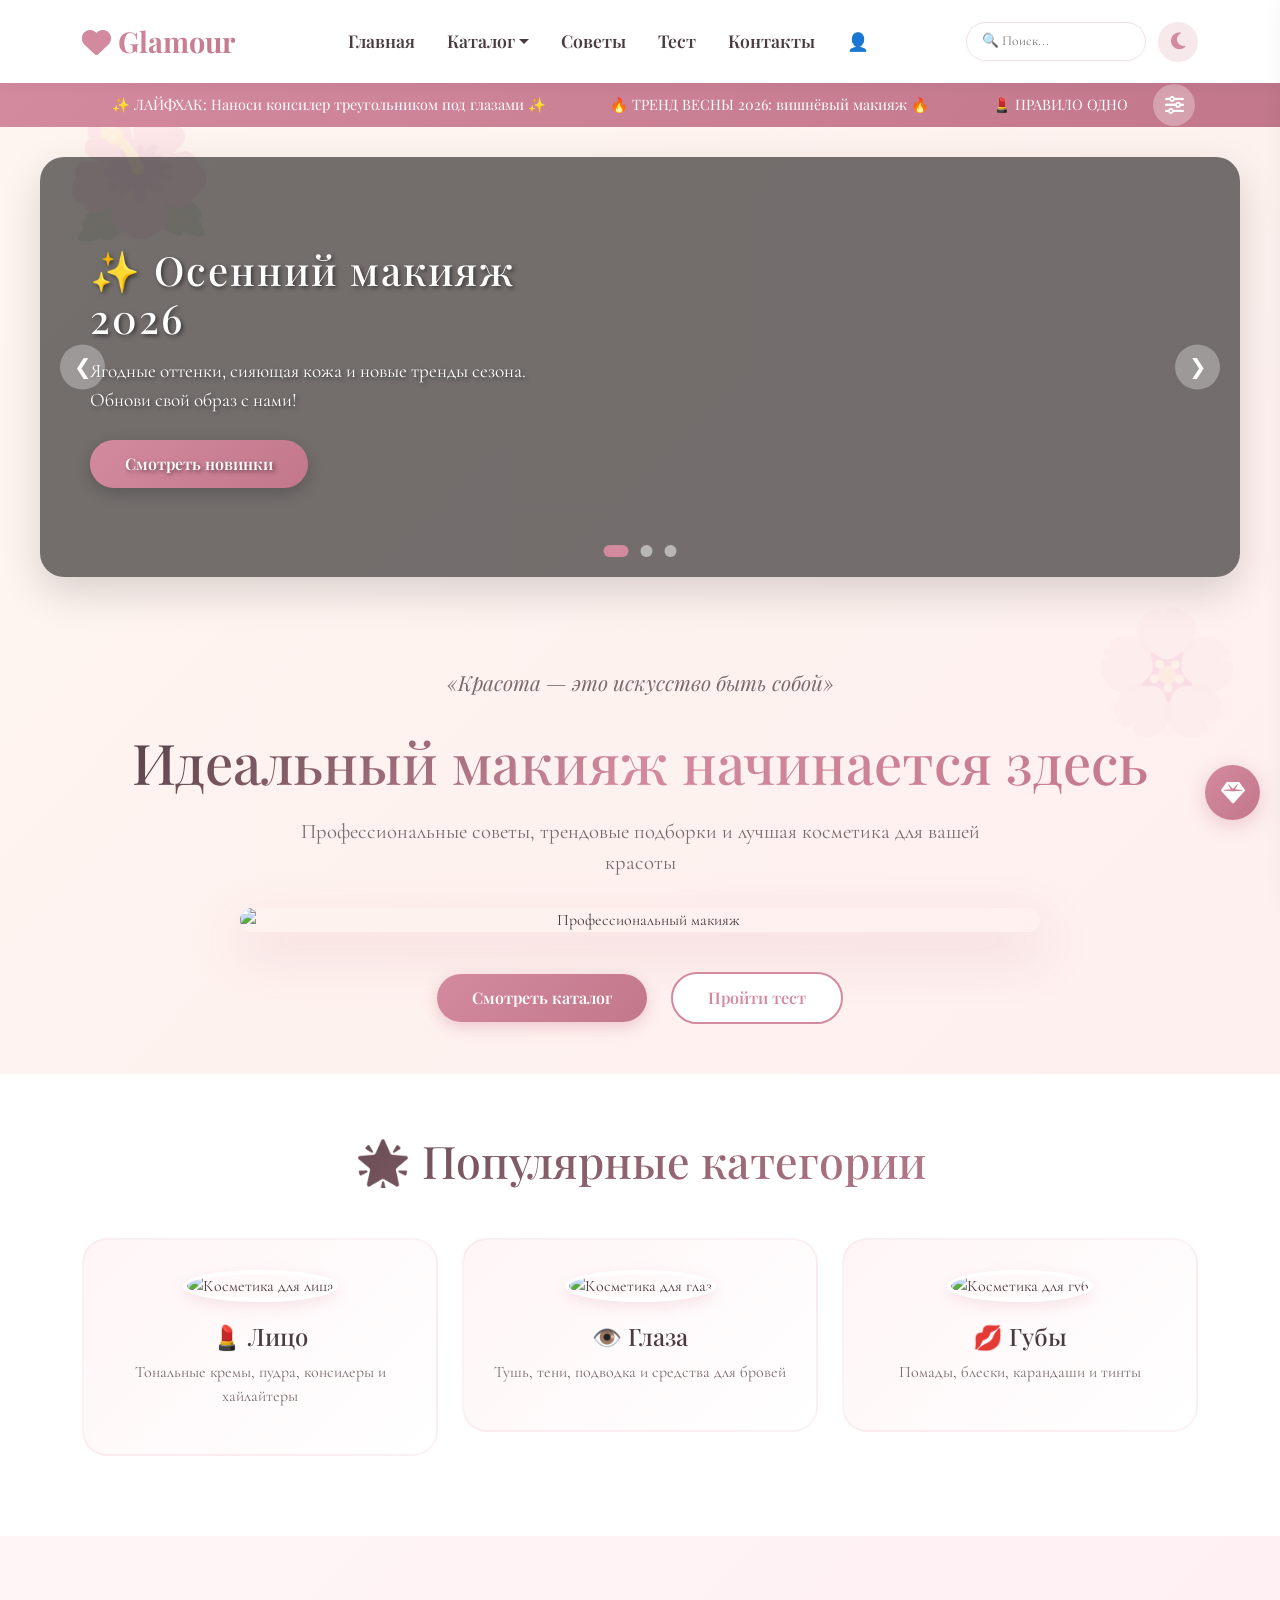
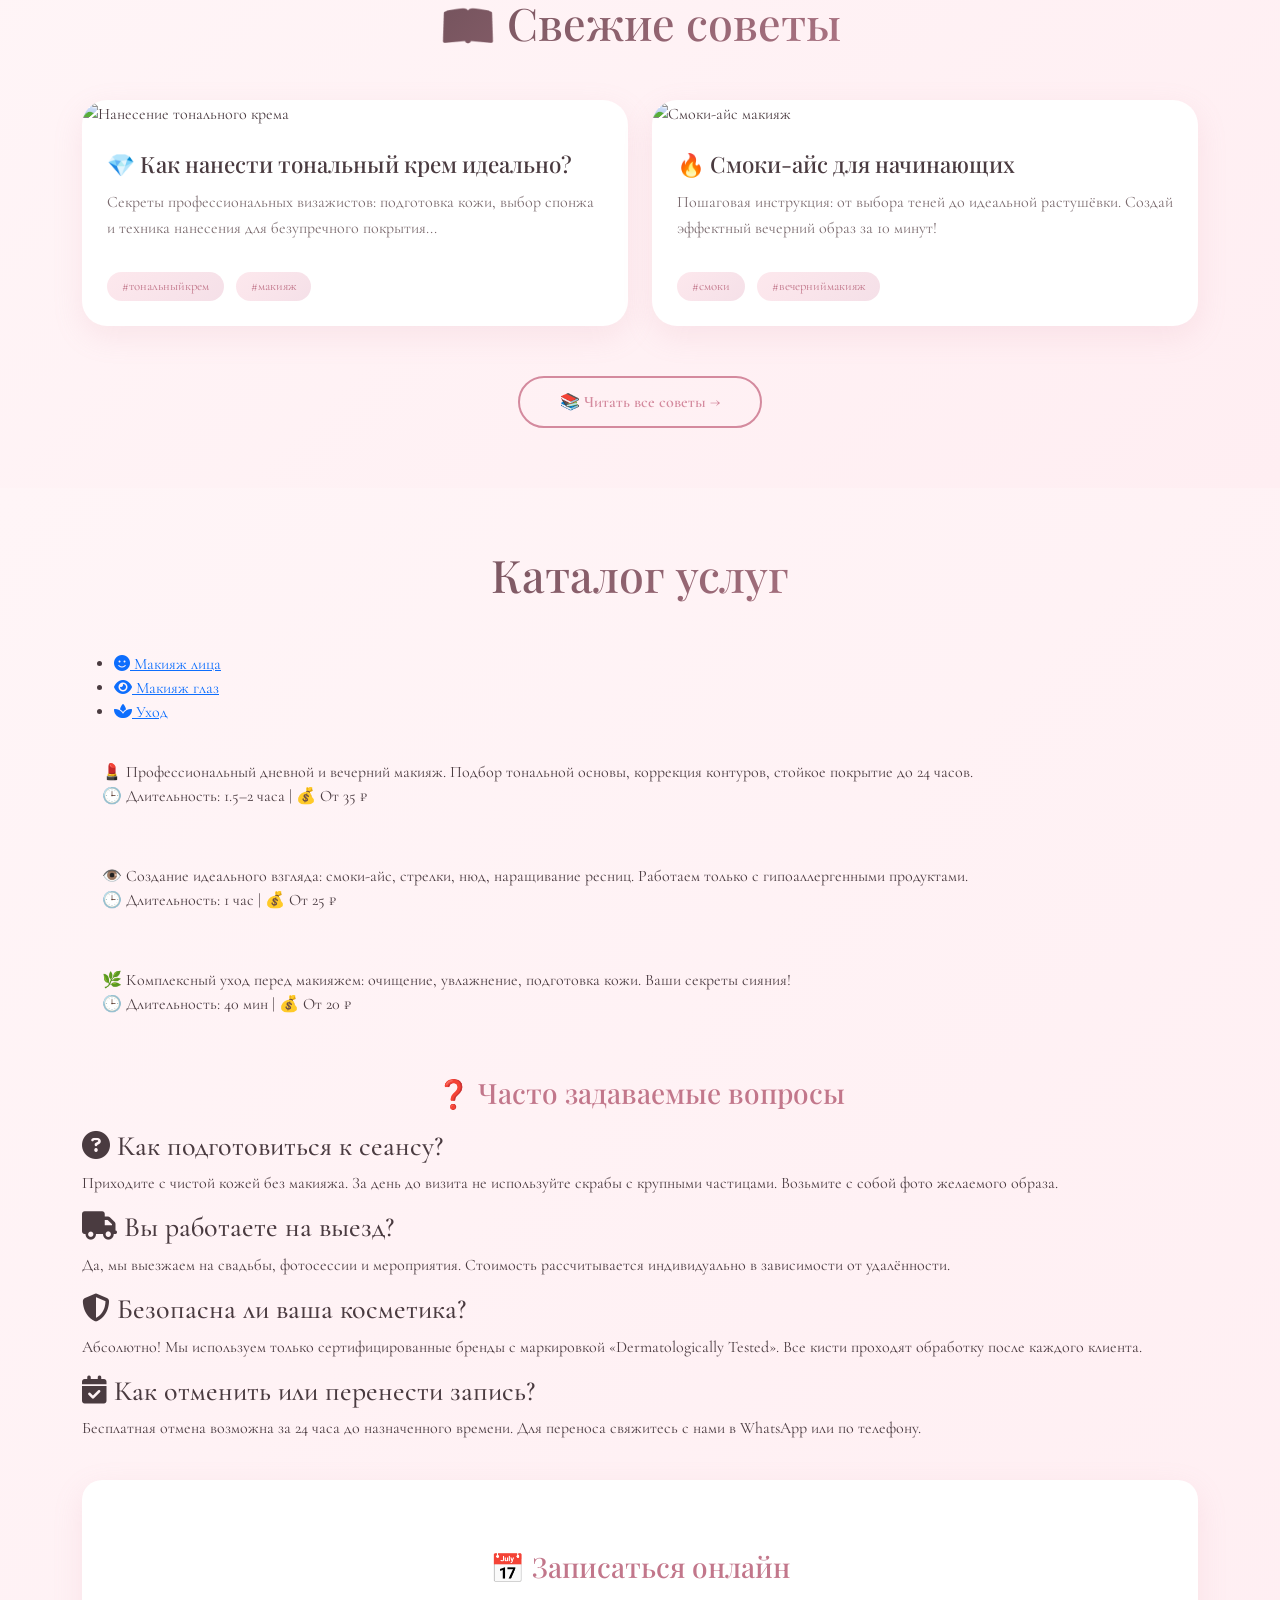
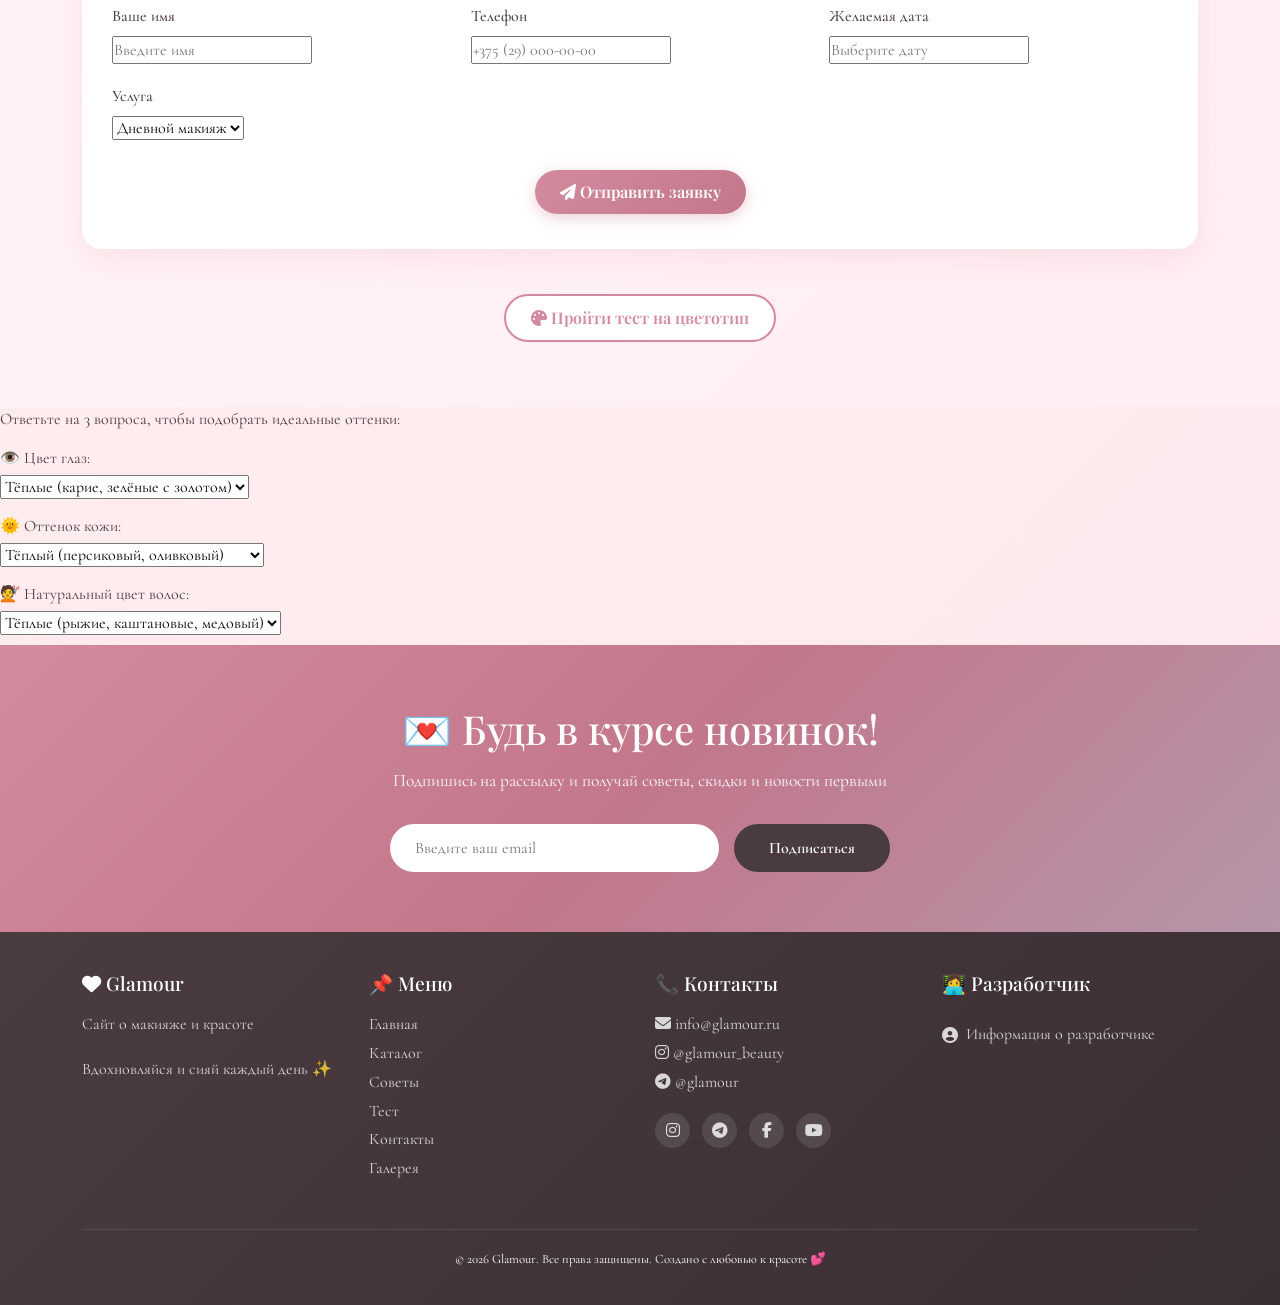
==== commit c28962ce: "Update index.html" ====
--- a/index.html
+++ b/index.html
@@ -3,7 +3,7 @@
 <head>
     <meta charset="UTF-8">
     <meta name="viewport" content="width=device-width, initial-scale=1.0, user-scalable=yes">
-    <title>Glamour – сайт о макияже</title>
+    <title>Glamour – сайт о макияже | Профессиональная косметика и советы</title>
     
     <!-- Bootstrap -->
     <link href="https://cdn.jsdelivr.net/npm/bootstrap@5.3.0/dist/css/bootstrap.min.css" rel="stylesheet">
@@ -11,7 +11,7 @@
     <link rel="stylesheet" href="https://cdnjs.cloudflare.com/ajax/libs/font-awesome/6.4.0/css/all.min.css">
     <!-- Google Fonts -->
     <link href="https://fonts.googleapis.com/css2?family=Playfair+Display:wght@400;500;600;700&family=Cormorant+Garamond:wght@300;400;500&display=swap" rel="stylesheet">
-    <!-- jQuery UI CSS - Smoothness theme -->
+    <!-- jQuery UI CSS -->
     <link rel="stylesheet" href="https://code.jquery.com/ui/1.13.2/themes/smoothness/jquery-ui.css">
     
     <style>
@@ -27,10 +27,12 @@
             background: linear-gradient(135deg, #fef5f0 0%, #fde8ed 100%);
             min-height: 100vh;
             transition: background 0.3s;
+            color: #4a3b40;
         }
 
         body.dark-theme {
             background: linear-gradient(135deg, #1a1a2e 0%, #16213e 100%);
+            color: #ddd;
         }
 
         /* Декоративные элементы */
@@ -55,11 +57,9 @@
             box-shadow: 0 2px 15px rgba(0,0,0,0.05);
             padding: 15px 0;
         }
-
         body.dark-theme .navbar {
             background: rgba(0, 0, 0, 0.95) !important;
         }
-
         .navbar-brand {
             font-family: 'Playfair Display', serif;
             font-size: 1.8rem;
@@ -68,26 +68,21 @@
             -webkit-background-clip: text;
             -webkit-text-fill-color: transparent;
         }
-
         .navbar-brand i {
             color: #d48a9e;
             -webkit-text-fill-color: #d48a9e;
         }
-
         .navbar-toggler {
             border: none;
             padding: 0.5rem;
         }
-
         .navbar-toggler:focus {
             box-shadow: none;
         }
-
         .navbar-toggler-icon-custom {
             color: #d48a9e;
             font-size: 1.8rem;
         }
-
         .nav-link {
             color: #4a3b40 !important;
             font-family: 'Playfair Display', serif;
@@ -97,16 +92,13 @@
             transition: all 0.3s;
             position: relative;
         }
-
         body.dark-theme .nav-link {
             color: #ddd !important;
         }
-
         .nav-link:hover,
         .nav-link.active {
             color: #d48a9e !important;
         }
-
         .nav-link.active::after {
             content: '';
             position: absolute;
@@ -117,8 +109,6 @@
             height: 2px;
             background: linear-gradient(90deg, #d48a9e, #c2778b);
         }
-
-        /* Выпадающее меню */
         .dropdown-menu {
             background: white;
             border-radius: 12px;
@@ -127,11 +117,9 @@
             padding: 10px 0;
             margin-top: 10px;
         }
-
         body.dark-theme .dropdown-menu {
             background: #1e1e2e;
         }
-
         .dropdown-item {
             font-family: 'Cormorant Garamond', serif;
             font-weight: 500;
@@ -140,32 +128,25 @@
             color: #4a3b40;
             transition: all 0.2s;
         }
-
         body.dark-theme .dropdown-item {
             color: #ddd;
         }
-
         .dropdown-item:hover {
             background: #fde8ed;
             color: #d48a9e;
             transform: translateX(5px);
         }
-
         body.dark-theme .dropdown-item:hover {
             background: #2a2a3e;
         }
-
-        /* Поиск и тема */
         .header-actions {
             display: flex;
             align-items: center;
             gap: 12px;
         }
-
         .header-search {
             position: relative;
         }
-
         .header-search input {
             padding: 8px 15px;
             border: 1px solid #f3dfe4;
@@ -176,19 +157,16 @@
             transition: all 0.3s;
             font-family: 'Cormorant Garamond', serif;
         }
-
         body.dark-theme .header-search input {
             background: #2a2a3e;
             border-color: #3a2f34;
             color: white;
         }
-
         .header-search input:focus {
             width: 220px;
             border-color: #d48a9e;
             box-shadow: 0 0 0 2px rgba(212, 138, 158, 0.1);
         }
-
         .search-dropdown {
             position: absolute;
             top: 100%;
@@ -204,49 +182,29 @@
             margin-top: 8px;
             border: 1px solid #f3dfe4;
         }
-
         .search-dropdown.show {
             display: block;
         }
-
         .search-dropdown-item {
             padding: 12px 16px;
             border-bottom: 1px solid #f3dfe4;
             cursor: pointer;
             transition: background 0.2s;
         }
-
         .search-dropdown-item:hover {
             background: #fef5f0;
         }
-
         .search-dropdown-item .item-title {
             font-weight: 600;
             font-family: 'Playfair Display', serif;
             color: #4a3b40;
             font-size: 0.85rem;
         }
-
         .search-dropdown-item .item-category {
             font-size: 0.7rem;
             color: #d48a9e;
             margin-top: 4px;
         }
-
-        .highlight {
-            background: #fde8ed;
-            color: #c2778b;
-            border-radius: 4px;
-            padding: 0 4px;
-        }
-
-        .no-results {
-            padding: 15px;
-            text-align: center;
-            color: #7a6a6e;
-            font-size: 0.8rem;
-        }
-
         .theme-toggle {
             background: rgba(212, 138, 158, 0.2);
             border: none;
@@ -261,7 +219,6 @@
             align-items: center;
             justify-content: center;
         }
-
         .theme-toggle:hover {
             transform: scale(1.1);
             background: rgba(212, 138, 158, 0.4);
@@ -272,7 +229,6 @@
             padding: 60px 0 40px;
             text-align: center;
         }
-
         .slogan {
             font-family: 'Playfair Display', serif;
             font-size: 1.2rem;
@@ -280,7 +236,6 @@
             margin-bottom: 15px;
             font-style: italic;
         }
-
         .hero h1 {
             font-family: 'Playfair Display', serif;
             font-size: clamp(1.8rem, 5vw, 3.5rem);
@@ -289,14 +244,12 @@
             -webkit-text-fill-color: transparent;
             margin-bottom: 20px;
         }
-
         .hero p {
             font-size: clamp(1rem, 2.5vw, 1.3rem);
             color: #7a6a6e;
             max-width: 700px;
             margin: 0 auto 30px;
         }
-
         .hero-image {
             max-width: 800px;
             margin: 30px auto;
@@ -304,13 +257,11 @@
             overflow: hidden;
             box-shadow: 0 20px 50px rgba(212, 138, 158, 0.3);
         }
-
         .hero-image img {
             width: 100%;
             height: auto;
             display: block;
         }
-
         .btn-custom {
             padding: 12px 35px;
             margin: 10px;
@@ -322,25 +273,21 @@
             font-family: 'Playfair Display', serif;
             font-size: 1rem;
         }
-
         .btn-primary-custom {
             background: linear-gradient(135deg, #d48a9e, #c2778b);
             color: white;
             box-shadow: 0 5px 15px rgba(212, 138, 158, 0.4);
         }
-
         .btn-primary-custom:hover {
             transform: translateY(-3px);
             box-shadow: 0 8px 25px rgba(212, 138, 158, 0.5);
             color: white;
         }
-
         .btn-secondary-custom {
             background: white;
             color: #d48a9e;
             border: 2px solid #d48a9e;
         }
-
         .btn-secondary-custom:hover {
             background: linear-gradient(135deg, #d48a9e, #c2778b);
             color: white;
@@ -352,11 +299,9 @@
             padding: 60px 0;
             background: white;
         }
-
         body.dark-theme .categories {
             background: transparent;
         }
-
         .section-title {
             text-align: center;
             font-family: 'Playfair Display', serif;
@@ -366,7 +311,6 @@
             -webkit-text-fill-color: transparent;
             margin-bottom: 50px;
         }
-
         .category-card {
             text-align: center;
             padding: 30px 20px;
@@ -377,16 +321,13 @@
             border: 2px solid rgba(212, 138, 158, 0.1);
             margin-bottom: 20px;
         }
-
         body.dark-theme .category-card {
             background: #1e1e2e;
         }
-
         .category-card:hover {
             transform: translateY(-10px);
             box-shadow: 0 20px 40px rgba(212, 138, 158, 0.2);
         }
-
         .category-img {
             width: 180px;
             height: 180px;
@@ -396,18 +337,15 @@
             border: 4px solid white;
             box-shadow: 0 5px 15px rgba(212, 138, 158, 0.2);
         }
-
         .category-card h3 {
             font-family: 'Playfair Display', serif;
             color: #4a3b40;
             font-size: 1.5rem;
             margin-bottom: 10px;
         }
-
         body.dark-theme .category-card h3 {
             color: #ddd;
         }
-
         .category-card p {
             color: #7a6a6e;
         }
@@ -417,11 +355,9 @@
             padding: 60px 0;
             background: linear-gradient(135deg, #fff5f7 0%, #ffeef2 100%);
         }
-
         body.dark-theme .tips {
             background: linear-gradient(135deg, #1a1a2e 0%, #16213e 100%);
         }
-
         .tip-card {
             background: white;
             border-radius: 25px;
@@ -430,42 +366,34 @@
             transition: all 0.4s;
             margin-bottom: 30px;
         }
-
         body.dark-theme .tip-card {
             background: #1e1e2e;
         }
-
         .tip-card:hover {
             transform: translateY(-5px);
             box-shadow: 0 20px 40px rgba(212, 138, 158, 0.25);
         }
-
         .tip-img {
             width: 100%;
             height: 220px;
             object-fit: cover;
         }
-
         .tip-content {
             padding: 25px;
         }
-
         .tip-content h3 {
             font-family: 'Playfair Display', serif;
             color: #4a3b40;
             font-size: 1.4rem;
             margin-bottom: 12px;
         }
-
         body.dark-theme .tip-content h3 {
             color: #ddd;
         }
-
         .tip-content p {
             color: #7a6a6e;
             line-height: 1.6;
         }
-
         .tag {
             display: inline-block;
             padding: 5px 15px;
@@ -476,7 +404,6 @@
             margin-top: 15px;
             margin-right: 8px;
         }
-
         .btn-all-tips {
             display: block;
             width: fit-content;
@@ -490,7 +417,6 @@
             font-weight: 600;
             transition: all 0.3s;
         }
-
         .btn-all-tips:hover {
             background: linear-gradient(135deg, #d48a9e, #c2778b);
             color: white;
@@ -502,20 +428,17 @@
             background: linear-gradient(135deg, #d48a9e 0%, #c2778b 50%, #b595a8 100%);
             text-align: center;
         }
-
         .newsletter h2 {
             font-family: 'Playfair Display', serif;
             color: white;
             font-size: clamp(1.8rem, 4vw, 2.5rem);
             margin-bottom: 15px;
         }
-
         .newsletter p {
             color: rgba(255, 255, 255, 0.95);
             font-size: 1.1rem;
             margin-bottom: 30px;
         }
-
         .newsletter-form {
             max-width: 500px;
             margin: 0 auto;
@@ -524,7 +447,6 @@
             flex-wrap: wrap;
             justify-content: center;
         }
-
         .newsletter-form input {
             flex: 1;
             min-width: 200px;
@@ -534,7 +456,6 @@
             outline: none;
             font-size: 1rem;
         }
-
         .newsletter-form button {
             padding: 12px 35px;
             background: #4a3b40;
@@ -545,7 +466,6 @@
             font-weight: 600;
             transition: all 0.3s;
         }
-
         .newsletter-form button:hover {
             background: #3a2f34;
             transform: translateY(-2px);
@@ -557,41 +477,34 @@
             color: white;
             padding: 40px 0 20px;
         }
-
         .footer-content {
             display: grid;
             grid-template-columns: repeat(auto-fit, minmax(200px, 1fr));
             gap: 30px;
             margin-bottom: 30px;
         }
-
         .footer-section h3 {
             font-family: 'Playfair Display', serif;
             margin-bottom: 15px;
             font-size: 1.2rem;
         }
-
         .footer-section p, .footer-section a {
             color: rgba(255, 255, 255, 0.8);
             text-decoration: none;
             line-height: 1.8;
         }
-
         .footer-section a:hover {
             color: #d48a9e;
         }
-
         .footer-section ul {
             list-style: none;
             padding: 0;
         }
-
         .social-icons {
             display: flex;
             gap: 12px;
             margin-top: 15px;
         }
-
         .social-icons a {
             width: 35px;
             height: 35px;
@@ -602,19 +515,16 @@
             justify-content: center;
             transition: all 0.3s;
         }
-
         .social-icons a:hover {
             background: #d48a9e;
             transform: translateY(-3px);
         }
-
         .developer-link {
             display: inline-flex;
             align-items: center;
             gap: 8px;
             margin-top: 10px;
         }
-
         .footer-bottom {
             text-align: center;
             padding-top: 20px;
@@ -630,14 +540,12 @@
             position: relative;
             transition: background 0.3s;
         }
-
         .marquee-box {
             overflow: hidden;
             white-space: nowrap;
             width: calc(100% - 70px);
             margin-right: 60px;
         }
-
         .marquee-text {
             display: inline-block;
             white-space: nowrap;
@@ -646,17 +554,13 @@
             font-family: 'Playfair Display', serif;
             animation: marqueeScroll 15s linear infinite;
         }
-
         .marquee-text span {
             margin: 0 30px;
         }
-
         @keyframes marqueeScroll {
             0% { transform: translateX(0); }
             100% { transform: translateX(-100%); }
         }
-
-        /* Кнопка управления */
         .marquee-control-btn {
             position: absolute;
             right: 15px;
@@ -676,13 +580,10 @@
             justify-content: center;
             font-size: 1.2rem;
         }
-
         .marquee-control-btn:hover {
             background: rgba(255,255,255,0.5);
             transform: translateY(-50%) scale(1.05);
         }
-
-        /* Панель управления */
         .marquee-panel {
             position: fixed;
             top: 50%;
@@ -698,12 +599,10 @@
             backdrop-filter: blur(10px);
             border: 1px solid rgba(212, 138, 158, 0.3);
         }
-
         .marquee-panel.show {
             display: block;
             animation: panelSlideIn 0.35s cubic-bezier(0.2, 0.9, 0.4, 1.1);
         }
-
         @keyframes panelSlideIn {
             from {
                 opacity: 0;
@@ -714,7 +613,6 @@
                 transform: translateY(-50%) translateX(0);
             }
         }
-
         .panel-header {
             background: linear-gradient(135deg, #d48a9e, #c2778b);
             padding: 20px 24px;
@@ -722,7 +620,6 @@
             justify-content: space-between;
             align-items: center;
         }
-
         .panel-header h3 {
             margin: 0;
             font-size: 1.2rem;
@@ -731,11 +628,9 @@
             font-weight: 600;
             letter-spacing: 0.5px;
         }
-
         .panel-header h3 i {
             margin-right: 10px;
         }
-
         .panel-close {
             background: rgba(255,255,255,0.2);
             border: none;
@@ -750,24 +645,19 @@
             align-items: center;
             justify-content: center;
         }
-
         .panel-close:hover {
             background: rgba(255,255,255,0.35);
             transform: rotate(90deg);
         }
-
         .panel-body {
             padding: 24px;
         }
-
         .panel-group {
             margin-bottom: 24px;
         }
-
         .panel-group:last-child {
             margin-bottom: 0;
         }
-
         .panel-group label {
             display: flex;
             align-items: center;
@@ -779,16 +669,13 @@
             text-transform: uppercase;
             letter-spacing: 1px;
         }
-
         .panel-group label i {
             font-size: 0.75rem;
         }
-
         .btn-row {
             display: flex;
             gap: 12px;
         }
-
         .panel-btn {
             flex: 1;
             background: #fdf5f7;
@@ -803,30 +690,25 @@
             color: #5a4a4f;
             text-align: center;
         }
-
         .panel-btn i {
             margin: 0 4px;
         }
-
         .panel-btn:hover {
             background: #fde8ed;
             transform: translateY(-2px);
             border-color: #d48a9e;
         }
-
         .panel-btn.active {
             background: linear-gradient(135deg, #d48a9e, #c2778b);
             color: white;
             border-color: transparent;
             box-shadow: 0 6px 14px rgba(212, 138, 158, 0.35);
         }
-
         .speed-wrapper {
             display: flex;
             align-items: center;
             gap: 15px;
         }
-
         .speed-wrapper input {
             flex: 1;
             height: 6px;
@@ -835,7 +717,6 @@
             background: #f0e0e5;
             outline: none;
         }
-
         .speed-wrapper input::-webkit-slider-thumb {
             -webkit-appearance: none;
             width: 18px;
@@ -846,7 +727,6 @@
             box-shadow: 0 2px 8px rgba(212, 138, 158, 0.5);
             border: 2px solid white;
         }
-
         .speed-value {
             background: linear-gradient(135deg, #d48a9e, #c2778b);
             color: white;
@@ -857,7 +737,6 @@
             min-width: 48px;
             text-align: center;
         }
-
         .pause-action-btn {
             width: 100%;
             background: linear-gradient(135deg, #4a3b40, #3a2f34);
@@ -875,38 +754,31 @@
             justify-content: center;
             gap: 10px;
         }
-
         .pause-action-btn:hover {
             background: linear-gradient(135deg, #5a4a4f, #4a3b40);
             transform: translateY(-2px);
             box-shadow: 0 8px 20px rgba(0,0,0,0.15);
         }
-
         body.dark-theme .marquee-panel {
             background: linear-gradient(145deg, #1e1e2e 0%, #2a2a3e 100%);
             border-color: rgba(212, 138, 158, 0.3);
         }
-
         body.dark-theme .panel-btn {
             background: #2a2a3e;
             border-color: #3a2f34;
             color: #ddd;
         }
-
         body.dark-theme .panel-btn:hover {
             background: #3a2f34;
             border-color: #d48a9e;
         }
-
         body.dark-theme .panel-btn.active {
             background: linear-gradient(135deg, #d48a9e, #c2778b);
             color: white;
         }
-
         body.dark-theme .pause-action-btn {
             background: linear-gradient(135deg, #2a2a3e, #1e1e2e);
         }
-
         body.dark-theme .pause-action-btn:hover {
             background: linear-gradient(135deg, #3a2f34, #2a2a3e);
         }
@@ -920,12 +792,10 @@
             border-radius: 24px;
             box-shadow: 0 15px 40px rgba(0, 0, 0, 0.15);
         }
-
         .banner-slides {
             display: flex;
             transition: transform 0.5s ease-in-out;
         }
-
         .banner-slide {
             min-width: 100%;
             position: relative;
@@ -936,7 +806,6 @@
             align-items: center;
             justify-content: flex-start;
         }
-
         .banner-slide::before {
             content: '';
             position: absolute;
@@ -947,7 +816,6 @@
             background: rgba(0, 0, 0, 0.55);
             z-index: 1;
         }
-
         .banner-content {
             position: relative;
             z-index: 2;
@@ -957,20 +825,17 @@
             text-shadow: 2px 2px 4px rgba(0,0,0,0.5);
             animation: slideInLeft 0.8s ease-out;
         }
-
         .banner-content h2 {
             font-family: 'Playfair Display', serif;
             font-size: 2.5rem;
             margin-bottom: 15px;
             letter-spacing: 2px;
         }
-
         .banner-content p {
             font-family: 'Cormorant Garamond', serif;
             font-size: 1.2rem;
             margin-bottom: 25px;
         }
-
         .banner-btn {
             display: inline-block;
             padding: 12px 35px;
@@ -983,12 +848,10 @@
             transition: all 0.3s;
             box-shadow: 0 5px 15px rgba(0,0,0,0.2);
         }
-
         .banner-btn:hover {
             transform: translateY(-3px);
             box-shadow: 0 10px 25px rgba(212,138,158,0.5);
         }
-
         .banner-prev, .banner-next {
             position: absolute;
             top: 50%;
@@ -1004,15 +867,12 @@
             transition: all 0.3s;
             z-index: 10;
         }
-
         .banner-prev:hover, .banner-next:hover {
             background: rgba(255,255,255,0.5);
             transform: translateY(-50%) scale(1.1);
         }
-
         .banner-prev { left: 20px; }
         .banner-next { right: 20px; }
-
         .banner-dots {
             position: absolute;
             bottom: 20px;
@@ -1022,7 +882,6 @@
             gap: 12px;
             z-index: 10;
         }
-
         .banner-dot {
             width: 12px;
             height: 12px;
@@ -1031,17 +890,14 @@
             cursor: pointer;
             transition: all 0.3s;
         }
-
         .banner-dot.active {
             background: #d48a9e;
             width: 25px;
             border-radius: 10px;
         }
-
         .banner-slide-1 { background-image: url('https://www.bing.com/th/id/OIP.A3tT6j0ucQblIj4TU7qpEwHaEy?w=193&h=135&c=8&rs=1&qlt=90&o=6&dpr=1.3&pid=3.1&rm=2'); }
         .banner-slide-2 { background-image: url('https://th.bing.com/th/id/OIP.gx20THLtgYdrHrl9dGa99AHaHZ?w=189&h=188&c=7&r=0&o=7&dpr=1.3&pid=1.7&rm=3'); }
         .banner-slide-3 { background-image: url('https://th.bing.com/th/id/OIP.h_4E9gAuzfMcU-8tWNtgkwHaHa?w=210&h=210&c=7&r=0&o=7&dpr=1.3&pid=1.7&rm=3'); }
-
         @keyframes slideInLeft {
             from { opacity: 0; transform: translateX(-50px); }
             to { opacity: 1; transform: translateX(0); }
@@ -1064,14 +920,11 @@
             overflow-y: auto;
             border-left: 4px solid #d48a9e;
         }
-
         body.dark-theme .sidebar {
             background: linear-gradient(145deg, #1e1e2e 0%, #2a2a3e 100%);
             border-left-color: #d48a9e;
         }
-
         .sidebar.open { right: 0; }
-
         .sidebar-toggle-btn {
             position: fixed;
             right: 20px;
@@ -1091,12 +944,10 @@
             font-size: 1.5rem;
             transition: all 0.3s;
         }
-
         .sidebar-toggle-btn:hover {
             transform: scale(1.1);
             box-shadow: 0 8px 25px rgba(212, 138, 158, 0.5);
         }
-
         .sidebar-overlay {
             position: fixed;
             top: 0;
@@ -1109,12 +960,10 @@
             visibility: hidden;
             transition: all 0.3s;
         }
-
         .sidebar-overlay.active {
             opacity: 1;
             visibility: visible;
         }
-
         .sidebar-header {
             padding: 25px;
             border-bottom: 2px dashed #f3dfe4;
@@ -1122,14 +971,12 @@
             justify-content: space-between;
             align-items: center;
         }
-
         .sidebar-header h3 {
             font-family: 'Playfair Display', serif;
             font-size: 1.5rem;
             color: #c2778b;
             margin: 0;
         }
-
         .sidebar-close {
             background: none;
             border: none;
@@ -1138,14 +985,11 @@
             color: #d48a9e;
             transition: all 0.3s;
         }
-
         .sidebar-close:hover { transform: rotate(90deg); }
-
         .sidebar-content {
             padding: 25px;
             flex: 1;
         }
-
         .sidebar-section {
             margin-bottom: 25px;
             padding: 15px;
@@ -1153,26 +997,21 @@
             border-radius: 16px;
             transition: all 0.3s;
         }
-
         body.dark-theme .sidebar-section {
             background: #2a2a3e;
         }
-
         .sidebar-section:hover { transform: translateX(-5px); }
-
         .sidebar-section h4 {
             font-family: 'Playfair Display', serif;
             color: #d48a9e;
             margin-bottom: 10px;
             font-size: 1.1rem;
         }
-
         .sidebar-section p {
             color: #7a6a6e;
             font-size: 0.9rem;
             line-height: 1.5;
         }
-
         .sidebar-tip {
             display: flex;
             gap: 12px;
@@ -1183,36 +1022,29 @@
             border-radius: 12px;
             transition: all 0.3s;
         }
-
         body.dark-theme .sidebar-tip {
             background: #1e1e2e;
         }
-
         .sidebar-tip:hover {
             transform: translateX(-5px);
             box-shadow: 0 5px 15px rgba(212, 138, 158, 0.2);
         }
-
         .sidebar-tip i {
             color: #d48a9e;
             font-size: 1.2rem;
             margin-top: 3px;
         }
-
         .sidebar-tip-text h5 {
             font-family: 'Playfair Display', serif;
             font-size: 0.9rem;
             color: #4a3b40;
             margin-bottom: 5px;
         }
-
         body.dark-theme .sidebar-tip-text h5 { color: #ddd; }
-
         .sidebar-tip-text p {
             font-size: 0.8rem;
             color: #7a6a6e;
         }
-
         .sidebar-btn {
             width: 100%;
             padding: 12px;
@@ -1226,10 +1058,346 @@
             margin-top: 20px;
             transition: all 0.3s;
         }
-
         .sidebar-btn:hover {
             transform: translateY(-3px);
             box-shadow: 0 5px 20px rgba(212, 138, 158, 0.4);
+        }
+
+        /* ===== JQUERY UI КАСТОМИЗАЦИЯ ===== */
+        .ui-tabs {
+            background: white;
+            border-radius: 20px;
+            box-shadow: 0 10px 30px rgba(212, 138, 158, 0.15);
+            margin: 40px 0;
+            border: none !important;
+        }
+        body.dark-theme .ui-tabs {
+            background: #1e1e2e;
+        }
+        .ui-tabs-nav {
+            background: linear-gradient(135deg, #fff5f7 0%, #fff 100%);
+            border-radius: 20px 20px 0 0 !important;
+            border: none !important;
+            padding: 15px 10px 0;
+            display: flex;
+            flex-wrap: wrap;
+            gap: 8px;
+            justify-content: center;
+        }
+        body.dark-theme .ui-tabs-nav {
+            background: linear-gradient(135deg, #2a2a3e 0%, #1e1e2e 100%);
+        }
+        .ui-tabs-nav li {
+            margin: 0 !important;
+            float: none !important;
+        }
+        .ui-tabs-nav li a {
+            font-family: 'Playfair Display', serif !important;
+            font-weight: 600 !important;
+            font-size: 1rem !important;
+            padding: 10px 22px !important;
+            border-radius: 30px !important;
+            border: 2px solid transparent !important;
+            background: transparent !important;
+            color: #7a6a6e !important;
+            transition: all 0.3s !important;
+        }
+        .ui-tabs-nav li a:hover {
+            background: rgba(212, 138, 158, 0.1) !important;
+            color: #d48a9e !important;
+        }
+        .ui-tabs-nav li.ui-tabs-active a {
+            background: linear-gradient(135deg, #d48a9e, #c2778b) !important;
+            color: white !important;
+            border-color: transparent !important;
+            box-shadow: 0 4px 12px rgba(212, 138, 158, 0.3) !important;
+        }
+        .ui-tabs-panel {
+            padding: 25px !important;
+            border: none !important;
+            background: transparent !important;
+        }
+
+        .ui-accordion {
+            background: white;
+            border-radius: 20px;
+            box-shadow: 0 10px 30px rgba(212, 138, 158, 0.15);
+            margin: 40px 0;
+            border: none !important;
+        }
+        body.dark-theme .ui-accordion {
+            background: #1e1e2e;
+        }
+        .ui-accordion-header {
+            font-family: 'Playfair Display', serif !important;
+            font-weight: 600 !important;
+            font-size: 1.15rem !important;
+            padding: 16px 20px !important;
+            background: linear-gradient(135deg, #fff5f7 0%, #fff 100%) !important;
+            border: none !important;
+            border-radius: 15px !important;
+            margin: 8px !important;
+            color: #4a3b40 !important;
+            cursor: pointer;
+            transition: all 0.3s !important;
+        }
+        body.dark-theme .ui-accordion-header {
+            background: linear-gradient(135deg, #2a2a3e 0%, #1e1e2e 100%) !important;
+            color: #ddd !important;
+        }
+        .ui-accordion-header:hover {
+            transform: translateX(5px) !important;
+            background: #fde8ed !important;
+        }
+        .ui-accordion-header.ui-state-active {
+            background: linear-gradient(135deg, #d48a9e, #c2778b) !important;
+            color: white !important;
+        }
+        .ui-accordion-header .ui-icon {
+            background: none !important;
+            position: relative !important;
+            width: 20px !important;
+        }
+        .ui-accordion-header .ui-icon::before {
+            font-family: 'Font Awesome 6 Free';
+            font-weight: 900;
+            content: '\f078';
+            color: inherit;
+            font-size: 0.9rem;
+            transition: transform 0.3s;
+        }
+        .ui-accordion-header.ui-state-active .ui-icon::before {
+            content: '\f077';
+            transform: rotate(180deg);
+        }
+        .ui-accordion-content {
+            padding: 15px 25px 25px !important;
+            margin: 0 8px 15px !important;
+            background: #fefafa !important;
+            border: none !important;
+            border-radius: 0 0 15px 15px !important;
+            color: #7a6a6e !important;
+            line-height: 1.7 !important;
+        }
+        body.dark-theme .ui-accordion-content {
+            background: #252535 !important;
+            color: #bbb !important;
+        }
+
+        .ui-dialog {
+            border-radius: 25px !important;
+            box-shadow: 0 25px 80px rgba(0, 0, 0, 0.3) !important;
+            border: none !important;
+            overflow: hidden;
+        }
+        .ui-dialog-titlebar {
+            background: linear-gradient(135deg, #d48a9e, #c2778b) !important;
+            border: none !important;
+            border-radius: 25px 25px 0 0 !important;
+            padding: 18px 25px !important;
+        }
+        .ui-dialog-title {
+            font-family: 'Playfair Display', serif !important;
+            font-weight: 700 !important;
+            font-size: 1.3rem !important;
+            color: white !important;
+        }
+        .ui-dialog-titlebar-close {
+            background: rgba(255,255,255,0.2) !important;
+            border: none !important;
+            border-radius: 50% !important;
+            width: 32px !important;
+            height: 32px !important;
+            top: 15px !important;
+            right: 15px !important;
+            padding: 0 !important;
+            transition: all 0.3s !important;
+        }
+        .ui-dialog-titlebar-close:hover {
+            background: rgba(255,255,255,0.4) !important;
+            transform: rotate(90deg) !important;
+        }
+        .ui-dialog-titlebar-close .ui-icon {
+            background: none !important;
+            position: relative !important;
+        }
+        .ui-dialog-titlebar-close .ui-icon::before {
+            font-family: 'Font Awesome 6 Free';
+            font-weight: 900;
+            content: '\f00d';
+            color: white;
+            font-size: 1rem;
+        }
+        .ui-dialog-content {
+            padding: 25px !important;
+            background: white !important;
+            color: #4a3b40 !important;
+        }
+        body.dark-theme .ui-dialog-content {
+            background: #1e1e2e !important;
+            color: #ddd !important;
+        }
+        .ui-dialog-buttonpane {
+            background: #faf8f9 !important;
+            border: none !important;
+            padding: 15px 25px 25px !important;
+            margin: 0 !important;
+        }
+        body.dark-theme .ui-dialog-buttonpane {
+            background: #252535 !important;
+        }
+        .ui-button {
+            font-family: 'Playfair Display', serif !important;
+            font-weight: 600 !important;
+            border-radius: 35px !important;
+            padding: 10px 25px !important;
+            border: none !important;
+            transition: all 0.3s !important;
+            margin: 5px !important;
+        }
+        .ui-button.ui-button-primary {
+            background: linear-gradient(135deg, #d48a9e, #c2778b) !important;
+            color: white !important;
+            box-shadow: 0 4px 15px rgba(212, 138, 158, 0.4) !important;
+        }
+        .ui-button.ui-button-primary:hover {
+            transform: translateY(-2px) !important;
+            box-shadow: 0 8px 25px rgba(212, 138, 158, 0.5) !important;
+        }
+        .ui-button.ui-button-secondary {
+            background: white !important;
+            color: #d48a9e !important;
+            border: 2px solid #d48a9e !important;
+        }
+        .ui-button.ui-button-secondary:hover {
+            background: linear-gradient(135deg, #d48a9e, #c2778b) !important;
+            color: white !important;
+        }
+
+        .ui-datepicker {
+            background: white !important;
+            border: none !important;
+            border-radius: 20px !important;
+            box-shadow: 0 15px 40px rgba(0, 0, 0, 0.2) !important;
+            padding: 15px !important;
+            font-family: 'Cormorant Garamond', serif !important;
+        }
+        body.dark-theme .ui-datepicker {
+            background: #1e1e2e !important;
+        }
+        .ui-datepicker-header {
+            background: linear-gradient(135deg, #fde8ed, #fff) !important;
+            border: none !important;
+            border-radius: 15px !important;
+            padding: 10px !important;
+            margin-bottom: 10px !important;
+        }
+        body.dark-theme .ui-datepicker-header {
+            background: linear-gradient(135deg, #2a2a3e, #1e1e2e) !important;
+        }
+        .ui-datepicker-title {
+            font-family: 'Playfair Display', serif !important;
+            font-weight: 600 !important;
+            color: #4a3b40 !important;
+        }
+        body.dark-theme .ui-datepicker-title {
+            color: #ddd !important;
+        }
+        .ui-datepicker-calendar th {
+            color: #d48a9e !important;
+            font-weight: 600 !important;
+            padding: 8px !important;
+        }
+        .ui-datepicker-calendar td {
+            padding: 3px !important;
+        }
+        .ui-datepicker-calendar a {
+            border-radius: 50% !important;
+            width: 32px !important;
+            height: 32px !important;
+            line-height: 32px !important;
+            text-align: center !important;
+            display: block !important;
+            color: #4a3b40 !important;
+            transition: all 0.2s !important;
+        }
+        body.dark-theme .ui-datepicker-calendar a {
+            color: #ddd !important;
+        }
+        .ui-datepicker-calendar a:hover {
+            background: #fde8ed !important;
+            color: #d48a9e !important;
+        }
+        .ui-datepicker-calendar .ui-state-highlight a,
+        .ui-datepicker-calendar .ui-state-active a {
+            background: linear-gradient(135deg, #d48a9e, #c2778b) !important;
+            color: white !important;
+            font-weight: 600 !important;
+        }
+
+        /* ===== СЕКЦИЯ JQUERY UI ===== */
+        .jquery-ui-section {
+            padding: 60px 0;
+            background: linear-gradient(135deg, #fff5f7 0%, #ffeef2 100%);
+            transition: background 0.3s;
+        }
+        body.dark-theme .jquery-ui-section {
+            background: linear-gradient(135deg, #1a1a2e 0%, #16213e 100%) !important;
+        }
+        .jquery-ui-section .booking-form {
+            background: white;
+            border-radius: 20px;
+            padding: 30px;
+            box-shadow: 0 10px 30px rgba(212, 138, 158, 0.15);
+            margin-top: 40px;
+            transition: background 0.3s;
+        }
+        body.dark-theme .jquery-ui-section .booking-form {
+            background: #1e1e2e !important;
+        }
+        .jquery-ui-section .subsection-title {
+            font-family: 'Playfair Display', serif;
+            text-align: center;
+            margin: 40px 0 20px;
+            color: #c2778b;
+        }
+        body.dark-theme .jquery-ui-section .subsection-title {
+            color: #d48a9e !important;
+        }
+        .jquery-ui-section .form-label {
+            display: block;
+            margin-bottom: 8px;
+            font-weight: 500;
+            color: #4a3b40;
+        }
+        body.dark-theme .jquery-ui-section .form-label {
+            color: #ddd !important;
+        }
+        .jquery-ui-section .color-type-btn {
+            margin-top: 40px;
+            text-align: center;
+        }
+        .ui-widget input, .ui-widget select {
+            font-family: 'Cormorant Garamond', serif !important;
+            padding: 12px 20px !important;
+            border: 2px solid #f3dfe4 !important;
+            border-radius: 15px !important;
+            background: white !important;
+            color: #4a3b40 !important;
+            transition: all 0.3s !important;
+            width: 100%;
+        }
+        body.dark-theme .ui-widget input,
+        body.dark-theme .ui-widget select {
+            background: #2a2a3e !important;
+            border-color: #3a2f34 !important;
+            color: #ddd !important;
+        }
+        .ui-widget input:focus,
+        .ui-widget select:focus {
+            border-color: #d48a9e !important;
+            box-shadow: 0 0 0 3px rgba(212, 138, 158, 0.15) !important;
+            outline: none !important;
         }
 
         @media (max-width: 991px) {
@@ -1246,22 +1414,148 @@
             .nav-link.active::after {
                 display: none;
             }
-            .header-search input { 
-                width: 130px; 
-            }
+            .header-search input { width: 130px; }
             .marquee-text span { margin: 0 20px; font-size: 0.75rem; }
             .marquee-box { width: calc(100% - 55px); }
             .marquee-control-btn { width: 36px; height: 36px; right: 10px; }
             .marquee-panel { width: 300px; right: 10px; }
         }
-
+        @media (max-width: 768px) {
+            .jquery-ui-section { padding: 40px 0; }
+            .jquery-ui-section .booking-form { padding: 20px; }
+            .ui-tabs-nav li a { font-size: 0.9rem !important; padding: 8px 15px !important; }
+        }
         @media (max-width: 480px) {
             .sidebar { width: 100%; right: -100%; }
             .sidebar-toggle-btn { width: 45px; height: 45px; font-size: 1.2rem; bottom: 70px; right: 15px; }
             .marquee-panel { width: 280px; }
             .panel-body { padding: 18px; }
             .panel-header { padding: 15px 18px; }
-        }
+            .ui-tabs-nav li { width: 100%; }
+            .ui-tabs-nav li a { width: 100%; text-align: center; }
+        }
+/* ===== ИСПРАВЛЕНИЕ ТЁМНОЙ ТЕМЫ ДЛЯ JQUERY UI ===== */
+
+/* Текст внутри вкладок (табов) */
+body.dark-theme .ui-tabs .ui-tabs-panel,
+body.dark-theme .ui-tabs-panel p,
+body.dark-theme .tab-content-text {
+    color: #e0e0e0 !important;
+}
+
+/* Заголовки вкладок (неактивные) */
+body.dark-theme .ui-tabs-nav li a {
+    color: #aaa !important;
+}
+
+body.dark-theme .ui-tabs-nav li a:hover {
+    color: #d48a9e !important;
+    background: rgba(212, 138, 158, 0.15) !important;
+}
+
+/* Активная вкладка */
+body.dark-theme .ui-tabs-nav li.ui-tabs-active a {
+    background: linear-gradient(135deg, #d48a9e, #c2778b) !important;
+    color: white !important;
+}
+
+/* Аккордеон — заголовки */
+body.dark-theme .ui-accordion-header {
+    background: linear-gradient(135deg, #2a2a3e 0%, #1e1e2e 100%) !important;
+    color: #e0e0e0 !important;
+    border-color: #3a2f34 !important;
+}
+
+body.dark-theme .ui-accordion-header:hover {
+    background: #3a2f34 !important;
+    color: #d48a9e !important;
+}
+
+body.dark-theme .ui-accordion-header.ui-state-active {
+    background: linear-gradient(135deg, #d48a9e, #c2778b) !important;
+    color: white !important;
+}
+
+/* Аккордеон — содержимое */
+body.dark-theme .ui-accordion-content,
+body.dark-theme .ui-accordion-content p,
+body.dark-theme .faq-answer {
+    background: #252535 !important;
+    color: #ccc !important;
+}
+
+/* Форма записи в тёмной теме */
+body.dark-theme .jquery-ui-section .booking-form {
+    background: #1e1e2e !important;
+}
+
+body.dark-theme .jquery-ui-section .booking-form .form-label {
+    color: #d48a9e !important;
+}
+
+/* Поля ввода в тёмной теме */
+body.dark-theme .ui-widget input,
+body.dark-theme .ui-widget select,
+body.dark-theme .ui-widget textarea {
+    background: #2a2a3e !important;
+    border-color: #4a3f44 !important;
+    color: #f0f0f0 !important;
+}
+
+body.dark-theme .ui-widget input::placeholder,
+body.dark-theme .ui-widget select::placeholder {
+    color: #888 !important;
+}
+
+body.dark-theme .ui-widget input:focus,
+body.dark-theme .ui-widget select:focus {
+    border-color: #d48a9e !important;
+    box-shadow: 0 0 0 3px rgba(212, 138, 158, 0.2) !important;
+}
+
+/* Выпадающий список (select) в тёмной теме */
+body.dark-theme .ui-widget select option {
+    background: #2a2a3e !important;
+    color: #f0f0f0 !important;
+}
+
+/* Кнопки в тёмной теме */
+body.dark-theme .ui-button.ui-button-secondary {
+    background: #2a2a3e !important;
+    color: #d48a9e !important;
+    border-color: #d48a9e !important;
+}
+
+body.dark-theme .ui-button.ui-button-secondary:hover {
+    background: linear-gradient(135deg, #d48a9e, #c2778b) !important;
+    color: white !important;
+}
+
+/* Диалоговое окно в тёмной теме */
+body.dark-theme .ui-dialog .ui-dialog-content {
+    background: #1e1e2e !important;
+    color: #e0e0e0 !important;
+}
+
+body.dark-theme .ui-dialog .ui-dialog-content p,
+body.dark-theme .ui-dialog .ui-dialog-content label {
+    color: #e0e0e0 !important;
+}
+
+body.dark-theme .ui-dialog .ui-widget select {
+    background: #2a2a3e !important;
+    color: #f0f0f0 !important;
+}
+
+/* Заголовки секции */
+body.dark-theme .jquery-ui-section .subsection-title {
+    color: #d48a9e !important;
+}
+
+/* Текст внутри booking-form */
+body.dark-theme .booking-form h3 {
+    color: #d48a9e !important;
+}
     </style>
 </head>
 <body>
@@ -1275,48 +1569,31 @@
             <a class="navbar-brand" href="make.html">
                 <i class="fas fa-heart"></i> Glamour
             </a>
-
             <button class="navbar-toggler" type="button" data-bs-toggle="collapse" data-bs-target="#navbarGlamour">
                 <i class="fas fa-bars navbar-toggler-icon-custom"></i>
             </button>
-
             <div class="collapse navbar-collapse" id="navbarGlamour">
                 <ul class="navbar-nav mx-auto mb-2 mb-md-0">
-                    <li class="nav-item">
-                        <a class="nav-link" href="make.html">Главная</a>
-                    </li>
+                    <li class="nav-item"><a class="nav-link" href="make.html">Главная</a></li>
                     <li class="nav-item dropdown">
-                        <a class="nav-link dropdown-toggle" href="catalog.html" role="button" data-bs-toggle="dropdown">
-                            Каталог
-                        </a>
+                        <a class="nav-link dropdown-toggle" href="catalog.html" role="button" data-bs-toggle="dropdown">Каталог</a>
                         <ul class="dropdown-menu">
                             <li><a class="dropdown-item" href="catalog.html#face">💄 Для лица</a></li>
                             <li><a class="dropdown-item" href="catalog.html#eyes">👁️ Для глаз</a></li>
                             <li><a class="dropdown-item" href="catalog.html#lips">💋 Для губ</a></li>
                         </ul>
                     </li>
-                    <li class="nav-item">
-                        <a class="nav-link" href="tips.html">Советы</a>
-                    </li>
-                    <li class="nav-item">
-                        <a class="nav-link" href="test.html">Тест</a>
-                    </li>
-                    <li class="nav-item">
-                        <a class="nav-link" href="contacts.html">Контакты</a>
-                    </li>
-                    <li class="nav-item">
-                        <a class="nav-link" href="register.html">👤</a>
-                    </li>
+                    <li class="nav-item"><a class="nav-link" href="tips.html">Советы</a></li>
+                    <li class="nav-item"><a class="nav-link" href="test.html">Тест</a></li>
+                    <li class="nav-item"><a class="nav-link" href="contacts.html">Контакты</a></li>
+                    <li class="nav-item"><a class="nav-link" href="register.html">👤</a></li>
                 </ul>
-
                 <div class="header-actions">
                     <div class="header-search">
                         <input type="text" id="globalSearchInput" placeholder="🔍 Поиск..." autocomplete="off">
                         <div id="globalSearchResults" class="search-dropdown"></div>
                     </div>
-                    <button class="theme-toggle" id="themeToggleBtn">
-                        <i class="fas fa-moon"></i>
-                    </button>
+                    <button class="theme-toggle" id="themeToggleBtn"><i class="fas fa-moon"></i></button>
                 </div>
             </div>
         </div>
@@ -1333,10 +1610,7 @@
                     <span>💎 СМОКИ-АЙС ДЛЯ НАЧИНАЮЩИХ: смотри в разделе Советы 💎</span>
                 </div>
             </div>
-            
-            <button class="marquee-control-btn" id="marqueeControlBtn">
-                <i class="fas fa-sliders-h"></i>
-            </button>
+            <button class="marquee-control-btn" id="marqueeControlBtn"><i class="fas fa-sliders-h"></i></button>
         </div>
     </div>
 
@@ -1350,12 +1624,8 @@
             <div class="panel-group">
                 <label><i class="fas fa-arrows-alt-h"></i> Направление</label>
                 <div class="btn-row">
-                    <button class="panel-btn dir-btn active" data-dir="left">
-                        <i class="fas fa-arrow-left"></i> Влево
-                    </button>
-                    <button class="panel-btn dir-btn" data-dir="right">
-                        Вправо <i class="fas fa-arrow-right"></i>
-                    </button>
+                    <button class="panel-btn dir-btn active" data-dir="left"><i class="fas fa-arrow-left"></i> Влево</button>
+                    <button class="panel-btn dir-btn" data-dir="right">Вправо <i class="fas fa-arrow-right"></i></button>
                 </div>
             </div>
             <div class="panel-group">
@@ -1368,21 +1638,13 @@
             <div class="panel-group">
                 <label><i class="fas fa-palette"></i> Стиль</label>
                 <div class="btn-row">
-                    <button class="panel-btn style-btn active" data-style="0">
-                        <i class="fas fa-heart"></i> Розовый
-                    </button>
-                    <button class="panel-btn style-btn" data-style="1">
-                        <i class="fas fa-star"></i> Лаванда
-                    </button>
-                    <button class="panel-btn style-btn" data-style="2">
-                        <i class="fas fa-leaf"></i> Мятный
-                    </button>
+                    <button class="panel-btn style-btn active" data-style="0"><i class="fas fa-heart"></i> Розовый</button>
+                    <button class="panel-btn style-btn" data-style="1"><i class="fas fa-star"></i> Лаванда</button>
+                    <button class="panel-btn style-btn" data-style="2"><i class="fas fa-leaf"></i> Мятный</button>
                 </div>
             </div>
             <div class="panel-group">
-                <button class="pause-action-btn" id="pauseMarqueeBtn">
-                    <i class="fas fa-pause"></i> Пауза
-                </button>
+                <button class="pause-action-btn" id="pauseMarqueeBtn"><i class="fas fa-pause"></i> Пауза</button>
             </div>
         </div>
     </div>
@@ -1412,10 +1674,8 @@
                 </div>
             </div>
         </div>
-        
         <button class="banner-prev" id="bannerPrev">❮</button>
         <button class="banner-next" id="bannerNext">❯</button>
-        
         <div class="banner-dots" id="bannerDots"></div>
     </div>
 
@@ -1426,9 +1686,7 @@
         const prevBtn = document.getElementById('bannerPrev');
         const nextBtn = document.getElementById('bannerNext');
         const dotsContainer = document.getElementById('bannerDots');
-        
         if (!slides) return;
-        
         const slideCount = document.querySelectorAll('.banner-slide').length;
         let currentIndex = 0;
         let autoInterval;
@@ -1450,7 +1708,6 @@
             if (index >= slideCount) index = 0;
             currentIndex = index;
             slides.style.transform = `translateX(-${currentIndex * 100}%)`;
-            
             if (dotsContainer) {
                 document.querySelectorAll('.banner-dot').forEach((dot, i) => {
                     dot.classList.toggle('active', i === currentIndex);
@@ -1461,13 +1718,11 @@
         
         function nextSlide() { goToSlide(currentIndex + 1); }
         function prevSlide() { goToSlide(currentIndex - 1); }
-        
         function startAutoPlay() { autoInterval = setInterval(() => nextSlide(), 5000); }
         function resetAutoPlay() { clearInterval(autoInterval); startAutoPlay(); }
         
         if (prevBtn) prevBtn.addEventListener('click', prevSlide);
         if (nextBtn) nextBtn.addEventListener('click', nextSlide);
-        
         createDots();
         startAutoPlay();
         
@@ -1557,6 +1812,109 @@
         </div>
     </section>
 
+    <!-- 🔹 JQUERY UI СЕКЦИЯ -->
+    <section class="section jquery-ui-section">
+        <div class="container">
+            <h2 class="section-title">Каталог услуг</h2>
+            
+            <!-- TABS -->
+            <div id="beautyTabs">
+                <ul>
+                    <li><a href="#tab-face"><i class="fas fa-face-smile"></i> Макияж лица</a></li>
+                    <li><a href="#tab-eyes"><i class="fas fa-eye"></i> Макияж глаз</a></li>
+                    <li><a href="#tab-care"><i class="fas fa-spa"></i> Уход</a></li>
+                </ul>
+                <div id="tab-face">
+                    <p style="padding: 20px;">💄 Профессиональный дневной и вечерний макияж. Подбор тональной основы, коррекция контуров, стойкое покрытие до 24 часов. <br>🕒 Длительность: 1.5–2 часа | 💰 От 35 ₽</p>
+                </div>
+                <div id="tab-eyes">
+                    <p style="padding: 20px;">👁️ Создание идеального взгляда: смоки-айс, стрелки, нюд, наращивание ресниц. Работаем только с гипоаллергенными продуктами.<br>🕒 Длительность: 1 час | 💰 От 25 ₽</p>
+                </div>
+                <div id="tab-care">
+                    <p style="padding: 20px;">🌿 Комплексный уход перед макияжем: очищение, увлажнение, подготовка кожи. Ваши секреты сияния!<br>🕒 Длительность: 40 мин | 💰 От 20 ₽</p>
+                </div>
+            </div>
+
+            <!-- ACCORDION FAQ -->
+            <h3 class="subsection-title">❓ Часто задаваемые вопросы</h3>
+            <div id="faqAccordion">
+                <h3><i class="fas fa-question-circle"></i> Как подготовиться к сеансу?</h3>
+                <div><p>Приходите с чистой кожей без макияжа. За день до визита не используйте скрабы с крупными частицами. Возьмите с собой фото желаемого образа.</p></div>
+                <h3><i class="fas fa-truck"></i> Вы работаете на выезд?</h3>
+                <div><p>Да, мы выезжаем на свадьбы, фотосессии и мероприятия. Стоимость рассчитывается индивидуально в зависимости от удалённости.</p></div>
+                <h3><i class="fas fa-shield-alt"></i> Безопасна ли ваша косметика?</h3>
+                <div><p>Абсолютно! Мы используем только сертифицированные бренды с маркировкой «Dermatologically Tested». Все кисти проходят обработку после каждого клиента.</p></div>
+                <h3><i class="fas fa-calendar-check"></i> Как отменить или перенести запись?</h3>
+                <div><p>Бесплатная отмена возможна за 24 часа до назначенного времени. Для переноса свяжитесь с нами в WhatsApp или по телефону.</p></div>
+            </div>
+
+            <!-- DATEPICKER + ФОРМА -->
+            <div class="booking-form">
+                <h3 class="subsection-title">📅 Записаться онлайн</h3>
+                <div style="display: grid; grid-template-columns: repeat(auto-fit, minmax(250px, 1fr)); gap: 20px;">
+                    <div>
+                        <label class="form-label" for="clientName">Ваше имя</label>
+                        <input type="text" id="clientName" class="ui-widget" placeholder="Введите имя">
+                    </div>
+                    <div>
+                        <label class="form-label" for="clientPhone">Телефон</label>
+                        <input type="tel" id="clientPhone" class="ui-widget" placeholder="+375 (29) 000-00-00">
+                    </div>
+                    <div>
+                        <label class="form-label" for="appointmentDate">Желаемая дата</label>
+                        <input type="text" id="appointmentDate" class="ui-widget" placeholder="Выберите дату">
+                    </div>
+                    <div>
+                        <label class="form-label" for="serviceType">Услуга</label>
+                        <select id="serviceType" class="ui-widget">
+                            <option>Дневной макияж</option>
+                            <option>Вечерний образ</option>
+                            <option>Свадебный лук</option>
+                            <option>Урок визажа</option>
+                        </select>
+                    </div>
+                </div>
+                <div style="text-align: center; margin-top: 25px;">
+                    <button class="ui-button ui-button-primary" onclick="alert('✅ Заявка отправлена! Мы свяжемся с вами.')">
+                        <i class="fas fa-paper-plane"></i> Отправить заявку
+                    </button>
+                </div>
+            </div>
+
+            <!-- DIALOG: ТЕСТ НА ЦВЕТОТИП -->
+            <div class="color-type-btn">
+                <button class="ui-button ui-button-secondary" onclick="openColorTypeDialog()">
+                    <i class="fas fa-palette"></i> Пройти тест на цветотип
+                </button>
+            </div>
+        </div>
+    </section>
+
+    <div id="colorTypeDialog" title="✨ Определите свой цветотип">
+        <p style="margin-bottom: 15px;">Ответьте на 3 вопроса, чтобы подобрать идеальные оттенки:</p>
+        <div style="margin-bottom: 15px;">
+            <label style="display:block; margin-bottom:5px;">👁️ Цвет глаз:</label>
+            <select id="eyeColor" class="ui-widget">
+                <option value="warm">Тёплые (карие, зелёные с золотом)</option>
+                <option value="cool">Холодные (серые, голубые)</option>
+            </select>
+        </div>
+        <div style="margin-bottom: 15px;">
+            <label style="display:block; margin-bottom:5px;">🌞 Оттенок кожи:</label>
+            <select id="skinTone" class="ui-widget">
+                <option value="warm">Тёплый (персиковый, оливковый)</option>
+                <option value="cool">Холодный (фарфоровый, розоватый)</option>
+            </select>
+        </div>
+        <div style="margin-bottom: 10px;">
+            <label style="display:block; margin-bottom:5px;">💇 Натуральный цвет волос:</label>
+            <select id="hairColor" class="ui-widget">
+                <option value="warm">Тёплые (рыжие, каштановые, медовый)</option>
+                <option value="cool">Холодные (пепельные, чёрные, русые)</option>
+            </select>
+        </div>
+    </div>
+
     <!-- Newsletter -->
     <section class="newsletter">
         <div class="container">
@@ -1618,9 +1976,7 @@
     </footer>
 
     <!-- ВЫДВИЖНАЯ ПАНЕЛЬ -->
-    <button class="sidebar-toggle-btn" id="sidebarToggleBtn">
-        <i class="fas fa-gem"></i>
-    </button>
+    <button class="sidebar-toggle-btn" id="sidebarToggleBtn"><i class="fas fa-gem"></i></button>
     <div class="sidebar-overlay" id="sidebarOverlay"></div>
     <div class="sidebar" id="sidebar">
         <div class="sidebar-header">
@@ -1663,22 +2019,19 @@
         </div>
     </div>
 
-    <!-- Bootstrap JS -->
+    <!-- SCRIPTS -->
     <script src="https://cdn.jsdelivr.net/npm/bootstrap@5.3.0/dist/js/bootstrap.bundle.min.js"></script>
-    <!-- jQuery и jQuery UI -->
     <script src="https://code.jquery.com/jquery-3.7.1.min.js"></script>
     <script src="https://code.jquery.com/ui/1.13.2/jquery-ui.min.js"></script>
+    <script src="https://code.jquery.com/ui/1.13.2/i18n/datepicker-ru.js"></script>
 
     <script>
-    // ОСНОВНЫЕ ФУНКЦИИ
     $(document).ready(function() {
         // Подсветка активного пункта меню
         let currentPage = window.location.pathname.split('/').pop() || 'make.html';
         $('.nav-link').each(function() {
             let href = $(this).attr('href');
-            if (href === currentPage) {
-                $(this).addClass('active');
-            }
+            if (href === currentPage) $(this).addClass('active');
         });
 
         // Поиск
@@ -1692,28 +2045,28 @@
             { title: "Смоки-айс для начинающих", category: "Советы", url: "tips.html" },
             { title: "Тест: Подбери помаду", category: "Тесты", url: "test.html" }
         ];
-
+        
         $("#globalSearchInput").on("input", function() {
             const query = $(this).val().trim();
-            if (!query) { $("#globalSearchResults").removeClass("show"); return; }
+            if (!query) { 
+                $("#globalSearchResults").removeClass("show"); 
+                return; 
+            }
             const filtered = searchData.filter(item => item.title.toLowerCase().includes(query.toLowerCase()));
-            if (filtered.length === 0) {
-                $("#globalSearchResults").html('<div class="no-results">😔 Ничего не найдено</div>');
-            } else {
-                $("#globalSearchResults").html(filtered.map(item => `
+            $("#globalSearchResults").html(filtered.length === 0 ? 
+                '<div class="no-results">😔 Ничего не найдено</div>' : 
+                filtered.map(item => `
                     <div class="search-dropdown-item" onclick="window.location.href='${item.url}'">
                         <div class="item-title">${item.title}</div>
                         <div class="item-category">${item.category}</div>
                     </div>
                 `).join(''));
-            }
             $("#globalSearchResults").addClass("show");
         });
-
-        $(document).on("click", function(e) {
-            if (!$(e.target).closest(".header-search").length) {
-                $("#globalSearchResults").removeClass("show");
-            }
+        
+        $(document).on("click", function(e) { 
+            if (!$(e.target).closest(".header-search").length) 
+                $("#globalSearchResults").removeClass("show"); 
         });
 
         // Подписка
@@ -1740,7 +2093,7 @@
         const sidebarOverlay = document.getElementById('sidebarOverlay');
         const sidebarToggleBtn = document.getElementById('sidebarToggleBtn');
         const sidebarCloseBtn = document.getElementById('sidebarCloseBtn');
-
+        
         function openSidebar() {
             sidebar.classList.add('open');
             sidebarOverlay.classList.add('active');
@@ -1767,25 +2120,80 @@
                 $('#themeToggleBtn i').attr('class', 'fas fa-sun');
             }
         }
-        function loadTheme() {
-            if (localStorage.getItem('theme') === 'dark') {
-                document.body.classList.add('dark-theme');
-                $('#themeToggleBtn i').attr('class', 'fas fa-sun');
-            }
+        if (localStorage.getItem('theme') === 'dark') {
+            document.body.classList.add('dark-theme');
+            $('#themeToggleBtn i').attr('class', 'fas fa-sun');
         }
         $('#themeToggleBtn').on('click', toggleTheme);
-        loadTheme();
+
+        // ===== JQUERY UI ИНИЦИАЛИЗАЦИЯ =====
+        
+        // Tabs
+        $("#beautyTabs").tabs({
+            collapsible: false,
+            show: { effect: "fadeIn", duration: 300 },
+            hide: { effect: "fadeOut", duration: 200 }
+        });
+
+        // Accordion
+        $("#faqAccordion").accordion({
+            collapsible: true,
+            active: false,
+            heightStyle: "content",
+            animate: { duration: 300 }
+        });
+
+        // Datepicker (русский)
+        $.datepicker.setDefaults($.datepicker.regional["ru"]);
+        $("#appointmentDate").datepicker({
+            dateFormat: "dd.mm.yy",
+            minDate: 0,
+            maxDate: "+3M",
+            beforeShowDay: function(date) { return [(date.getDay() !== 0), '']; }
+        });
+
+        // Dialog для теста цветотипа
+        $("#colorTypeDialog").dialog({
+            autoOpen: false,
+            modal: true,
+            width: 450,
+            resizable: false,
+            buttons: [
+                { 
+                    text: "Определить цветотип", 
+                    class: "ui-button ui-button-primary", 
+                    click: function() {
+                        const warmCount = ["#eyeColor", "#skinTone", "#hairColor"].map(s => $(s).val()).filter(v => v === "warm").length;
+                        const isWarm = warmCount >= 2;
+                        $(this).dialog("close");
+                        $("<div>").html(`
+                            <div style="text-align: center; padding: 20px;">
+                                <div style="font-size: 48px; margin-bottom: 15px;">${isWarm ? '🌸' : '❄️'}</div>
+                                <h3 style="font-family: 'Playfair Display', serif; margin-bottom: 15px;">${isWarm ? 'Весна/Осень (тёплый)' : 'Лето/Зима (холодный)'}</h3>
+                                <p style="margin: 15px 0; line-height: 1.6;">${isWarm ? 'Вам подойдут тёплые оттенки: персиковый, коралловый, золотистый, терракотовый.' : 'Вам подойдут холодные оттенки: розовый, лавандовый, серебристый, винный.'}</p>
+                            </div>
+                        `).dialog({ 
+                            title: '✨ Результат теста', 
+                            modal: true, 
+                            width: 400,
+                            buttons: { 'Отлично!': function() { $(this).dialog('close'); } }
+                        });
+                    }
+                },
+                { 
+                    text: "Отмена", 
+                    class: "ui-button ui-button-secondary", 
+                    click: function() { $(this).dialog("close"); } 
+                }
+            ]
+        });
+        
+        window.openColorTypeDialog = function() { 
+            $("#colorTypeDialog").dialog("open"); 
+        };
     });
 
-// ===== ПОДСВЕТКА АКТИВНОГО ПУНКТА МЕНЮ =====
-        let currentPage = window.location.pathname.split('/').pop() || 'make.html';
-        document.querySelectorAll('.nav-link').forEach(link => {
-            if (link.getAttribute('href') === currentPage) {
-                link.classList.add('active');
-            }
-        });
-
-    // ===== УПРАВЛЕНИЕ БЕГУЩЕЙ СТРОКОЙ =====
+    // Управление бегущей строкой
     (function() {
         function initMarquee() {
             const btn = document.getElementById('marqueeControlBtn');
@@ -1803,10 +2211,8 @@
                 closeBtn.onclick = function() { panel.classList.remove('show'); };
             }
             document.addEventListener('click', function(e) {
-                if (panel.classList.contains('show')) {
-                    if (!panel.contains(e.target) && e.target !== btn) {
-                        panel.classList.remove('show');
-                    }
+                if (panel.classList.contains('show') && !panel.contains(e.target) && e.target !== btn) {
+                    panel.classList.remove('show');
                 }
             });
             
@@ -1867,7 +2273,9 @@
         }
         if (document.readyState === 'loading') {
             document.addEventListener('DOMContentLoaded', initMarquee);
-        } else { initMarquee(); }
+        } else { 
+            initMarquee(); 
+        }
     })();
     </script>
 </body>
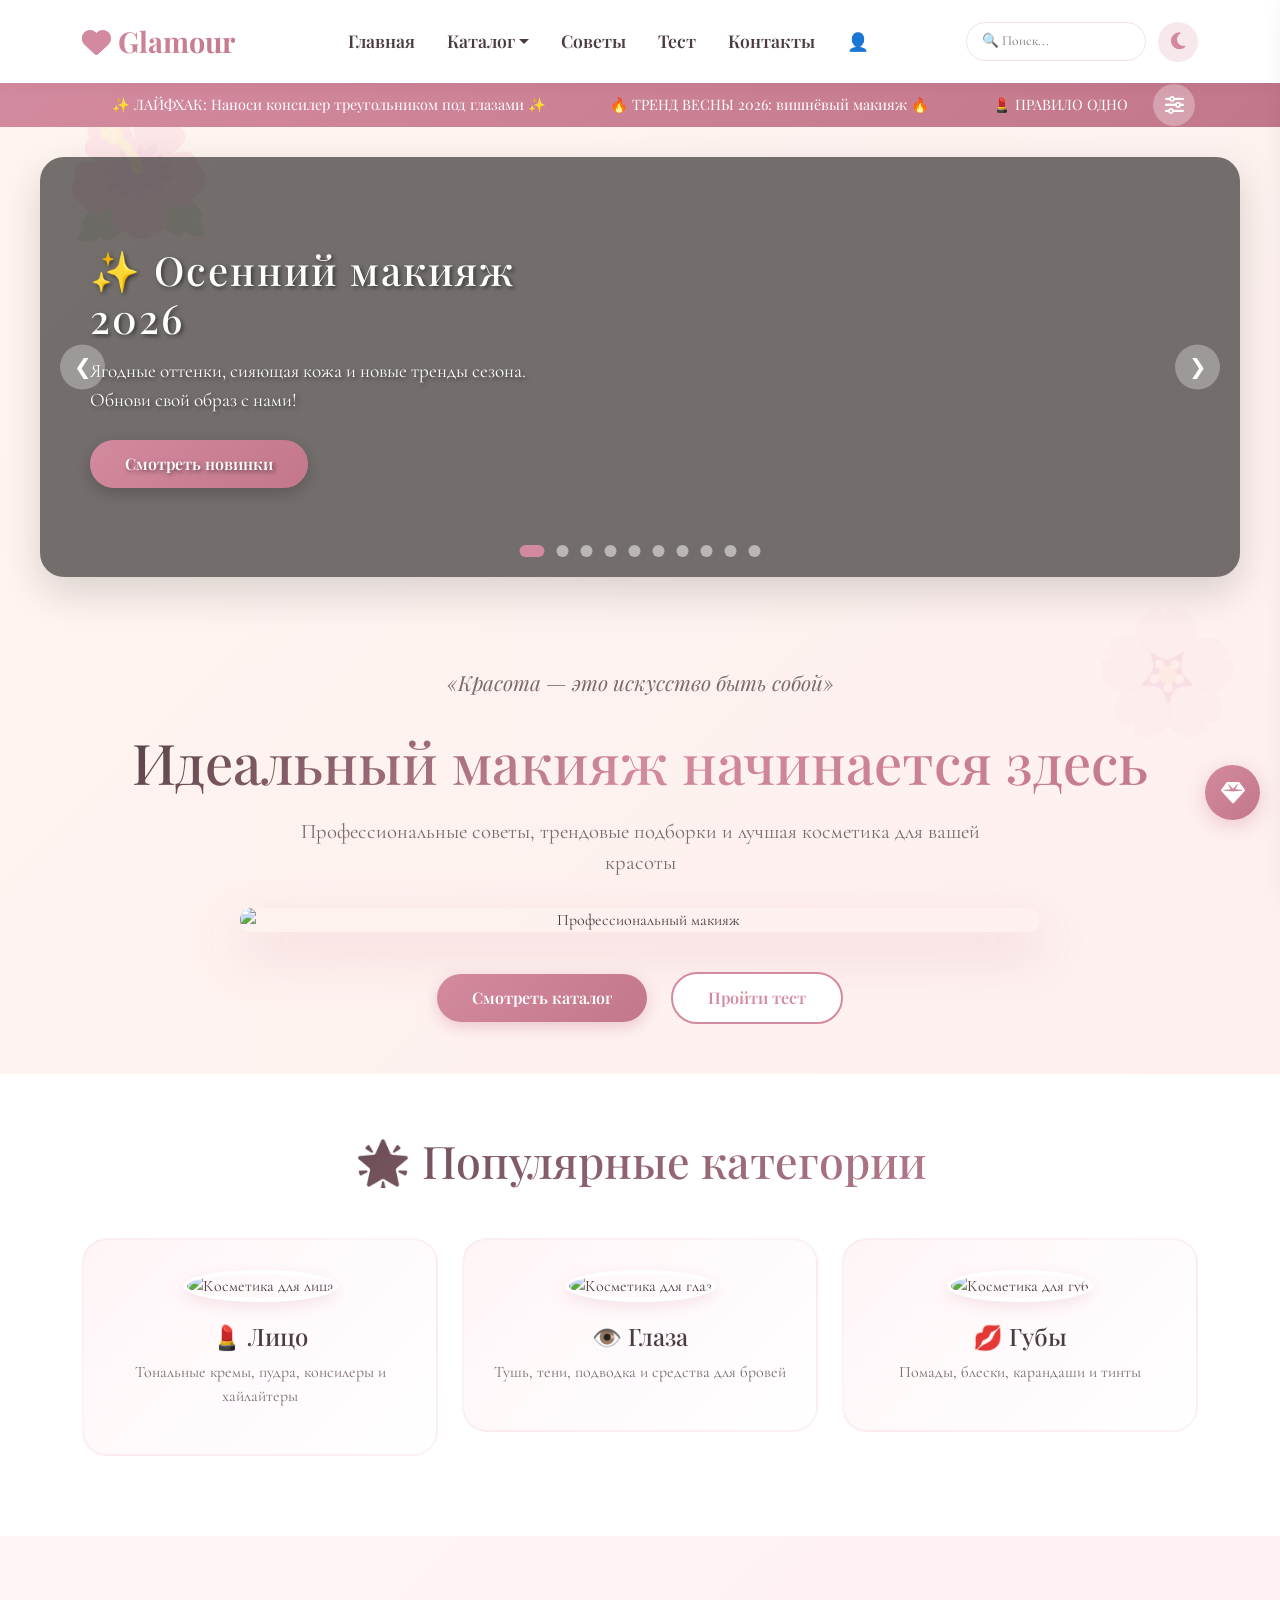
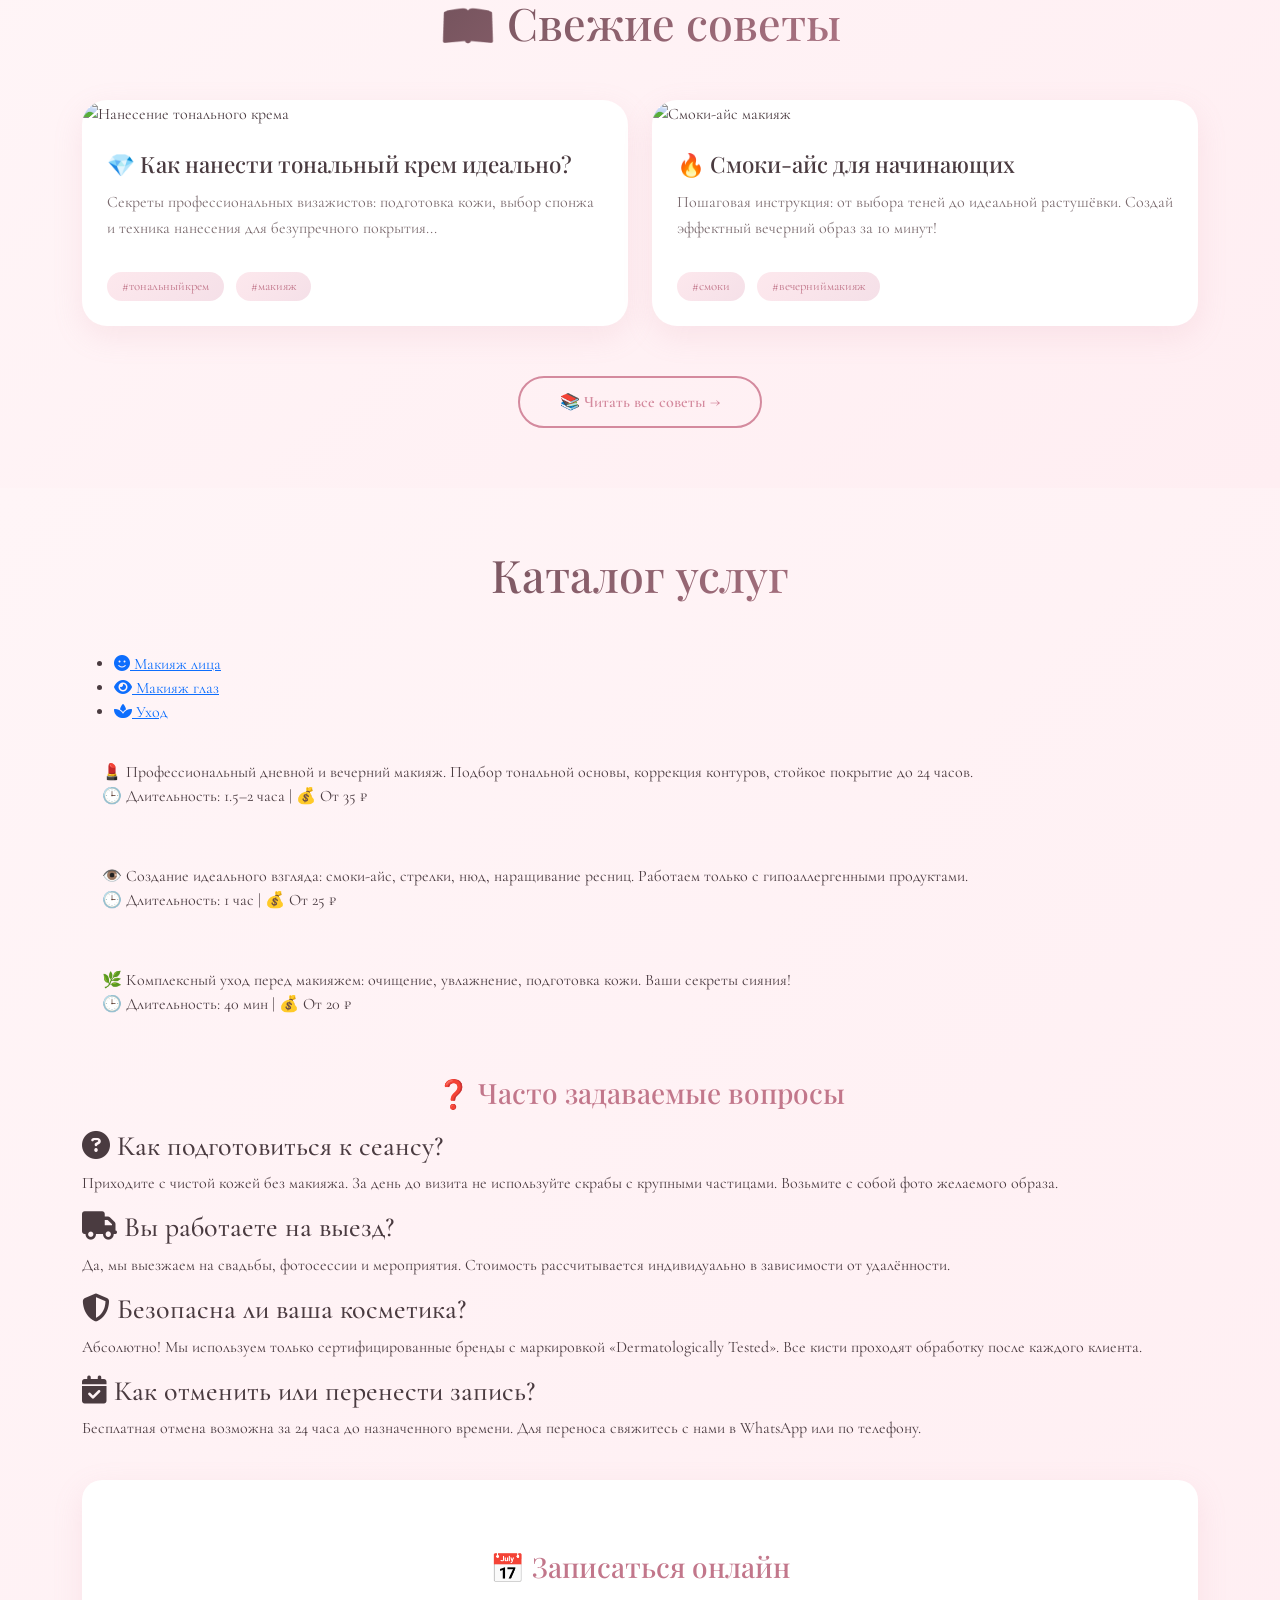
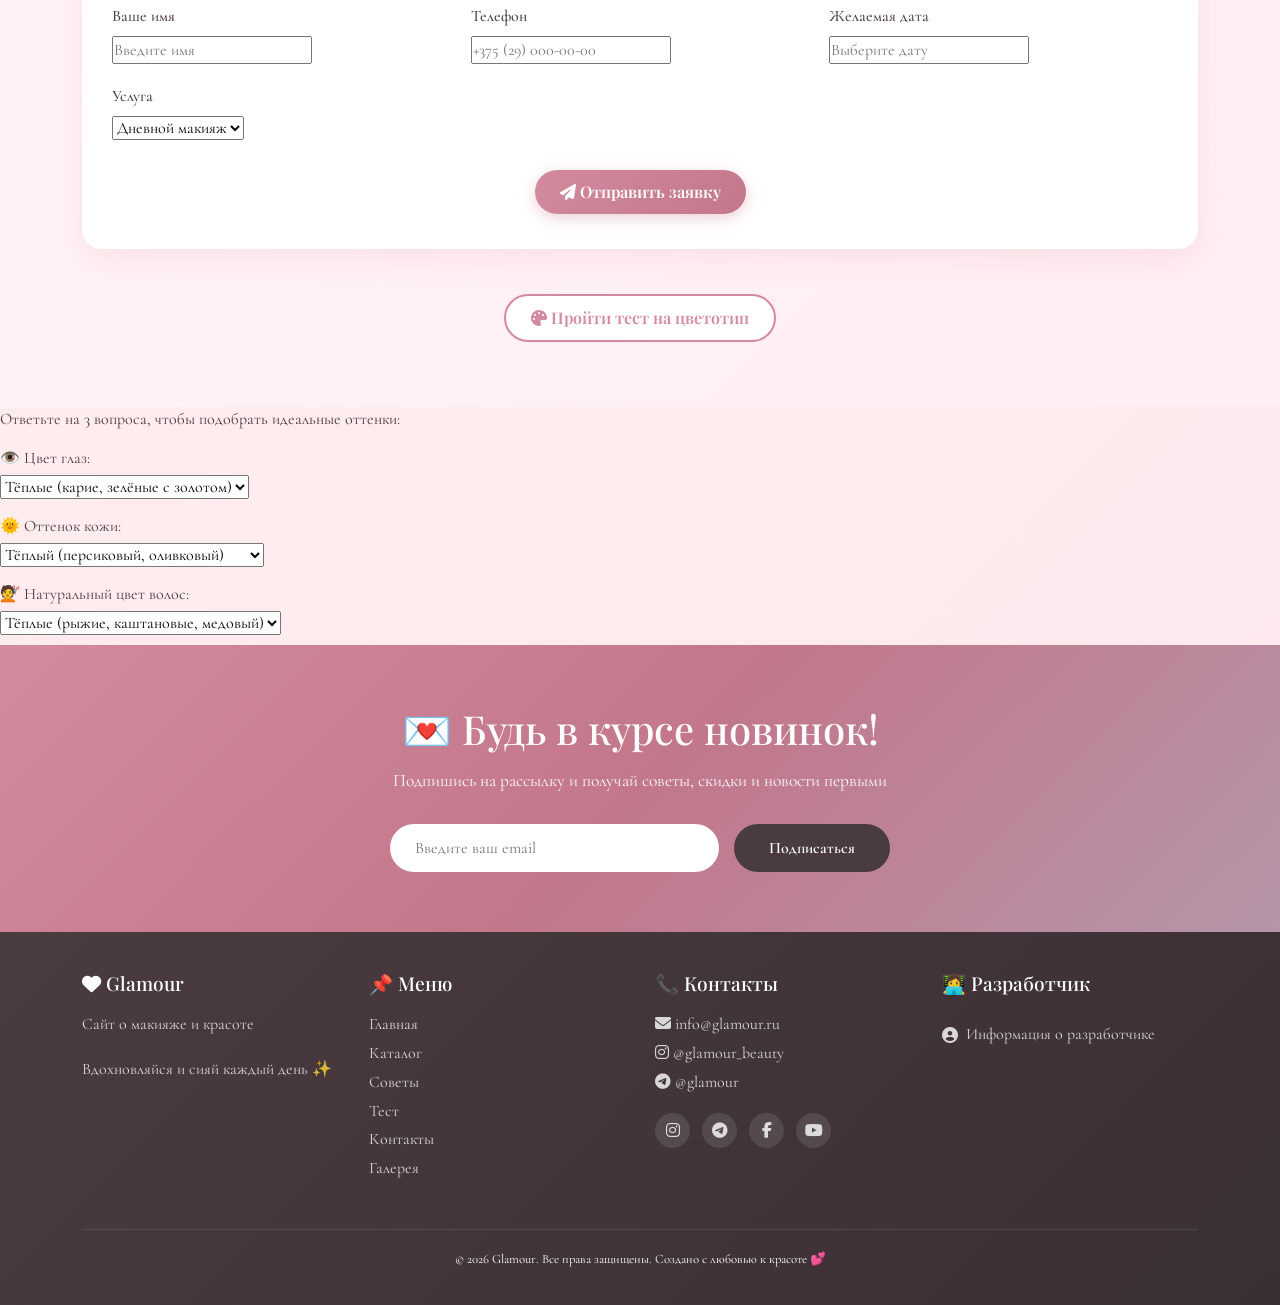
==== commit 6ab6ee71: "Update index.html" ====
--- a/index.html
+++ b/index.html
@@ -898,6 +898,13 @@
         .banner-slide-1 { background-image: url('https://www.bing.com/th/id/OIP.A3tT6j0ucQblIj4TU7qpEwHaEy?w=193&h=135&c=8&rs=1&qlt=90&o=6&dpr=1.3&pid=3.1&rm=2'); }
         .banner-slide-2 { background-image: url('https://th.bing.com/th/id/OIP.gx20THLtgYdrHrl9dGa99AHaHZ?w=189&h=188&c=7&r=0&o=7&dpr=1.3&pid=1.7&rm=3'); }
         .banner-slide-3 { background-image: url('https://th.bing.com/th/id/OIP.h_4E9gAuzfMcU-8tWNtgkwHaHa?w=210&h=210&c=7&r=0&o=7&dpr=1.3&pid=1.7&rm=3'); }
+.banner-slide-4 { background-image: url('https://th.bing.com/th/id/OIP.WttNNikoGrGLVgon1CvbdQHaFM?w=280&h=196&c=7&r=0&o=5&dpr=1.3&pid=1.7'); }
+.banner-slide-5 { background-image: url('https://th.bing.com/th/id/OIP.L6rOSpC29BhpsouxqG8EvwHaEc?w=208&h=125&c=7&r=0&o=5&dpr=1.3&pid=1.7'); }
+.banner-slide-6 { background-image: url('https://th.bing.com/th/id/OIP.X1d7G5mD7TjvRmOb3Z-tPQHaEK?w=328&h=184&c=7&r=0&o=5&dpr=1.3&pid=1.7'); }
+.banner-slide-7 { background-image: url('https://th.bing.com/th/id/OIP.N49wwdmv4GeZLkvHlOwRaAHaEK?w=321&h=180&c=7&r=0&o=5&dpr=1.3&pid=1.7'); }
+.banner-slide-8 { background-image: url('https://th.bing.com/th/id/OIP._mlV0CsocCeFbEuHf5FOsgHaE8?w=271&h=181&c=7&r=0&o=5&dpr=1.3&pid=1.7'); }
+.banner-slide-9 { background-image: url('https://th.bing.com/th/id/OIP.XcokN8w8Yr7kX2KzATgwNAHaFi?w=275&h=205&c=7&r=0&o=5&dpr=1.3&pid=1.7'); }
+.banner-slide-10 { background-image: url('https://th.bing.com/th/id/OIP.MoarhE7MEFbR-aGKCsQcAwHaJk?w=161&h=209&c=7&r=0&o=5&dpr=1.3&pid=1.7'); }
         @keyframes slideInLeft {
             from { opacity: 0; transform: translateX(-50px); }
             to { opacity: 1; transform: translateX(0); }
@@ -1649,35 +1656,106 @@
         </div>
     </div>
 
-    <!-- ===== АНИМИРОВАННЫЙ БАННЕР ===== -->
-    <div class="banner-slider">
-        <div class="banner-slides" id="bannerSlides">
-            <div class="banner-slide banner-slide-1">
-                <div class="banner-content">
-                    <h2>✨ Осенний макияж 2026</h2>
-                    <p>Ягодные оттенки, сияющая кожа и новые тренды сезона. Обнови свой образ с нами!</p>
-                    <a href="catalog.html" class="banner-btn">Смотреть новинки</a>
-                </div>
-            </div>
-            <div class="banner-slide banner-slide-2">
-                <div class="banner-content">
-                    <h2>💄 Скидка 20% на помады</h2>
-                    <p>Только до конца месяца! Матовые и сатиновые оттенки для любого образа.</p>
-                    <a href="catalog.html#lips" class="banner-btn">Выбрать помаду</a>
-                </div>
-            </div>
-            <div class="banner-slide banner-slide-3">
-                <div class="banner-content">
-                    <h2>👁️ Мастер-класс по смоки-айс</h2>
-                    <p>Бесплатный урок от профессионального визажиста. Научись делать идеальный smoky eyes!</p>
-                    <a href="tips.html" class="banner-btn">Смотреть урок</a>
-                </div>
-            </div>
-        </div>
-        <button class="banner-prev" id="bannerPrev">❮</button>
-        <button class="banner-next" id="bannerNext">❯</button>
-        <div class="banner-dots" id="bannerDots"></div>
+    <!-- ===== АНИМИРОВАННЫЙ БАННЕР (10 слайдов) ===== -->
+<div class="banner-slider">
+    <div class="banner-slides" id="bannerSlides">
+        <!-- Слайд 1 -->
+        <div class="banner-slide banner-slide-1">
+            <div class="banner-content">
+                <h2>✨ Осенний макияж 2026</h2>
+                <p>Ягодные оттенки, сияющая кожа и новые тренды сезона. Обнови свой образ с нами!</p>
+                <a href="catalog.html" class="banner-btn">Смотреть новинки</a>
+            </div>
+        </div>
+        
+        <!-- Слайд 2 -->
+        <div class="banner-slide banner-slide-2">
+            <div class="banner-content">
+                <h2>💄 Скидка 20% на помады</h2>
+                <p>Только до конца месяца! Матовые и сатиновые оттенки для любого образа.</p>
+                <a href="catalog.html#lips" class="banner-btn">Выбрать помаду</a>
+            </div>
+        </div>
+        
+        <!-- Слайд 3 -->
+        <div class="banner-slide banner-slide-3">
+            <div class="banner-content">
+                <h2>👁️ Мастер-класс по смоки-айс</h2>
+                <p>Бесплатный урок от профессионального визажиста. Научись делать идеальный smoky eyes!</p>
+                <a href="tips.html" class="banner-btn">Смотреть урок</a>
+            </div>
+        </div>
+        
+        <!-- Слайд 4 -->
+        <div class="banner-slide banner-slide-4">
+            <div class="banner-content">
+                <h2>💎 Уход за кожей перед макияжем</h2>
+                <p>Правильная подготовка — залог стойкого макияжа. Чистка, тонизирование, увлажнение.</p>
+                <a href="tips.html" class="banner-btn">Читать советы</a>
+            </div>
+        </div>
+        
+        <!-- Слайд 5 -->
+        <div class="banner-slide banner-slide-5">
+            <div class="banner-content">
+                <h2>🌸 Тест: определи свой цветотип</h2>
+                <p>Узнай, какие оттенки помады и теней подходят именно тебе!</p>
+                <a href="test.html" class="banner-btn">Пройти тест</a>
+            </div>
+        </div>
+        
+        <!-- Слайд 6 -->
+        <div class="banner-slide banner-slide-6">
+            <div class="banner-content">
+                <h2>✨ Контуринг для начинающих</h2>
+                <p>Как правильно скульптурировать лицо: хайлайтер, бронзер, скульптор.</p>
+                <a href="tips.html" class="banner-btn">Изучить технику</a>
+            </div>
+        </div>
+        
+        <!-- Слайд 7 -->
+        <div class="banner-slide banner-slide-7">
+            <div class="banner-content">
+                <h2>💋 Главный тренд: вишнёвые губы</h2>
+                <p>Насыщенный вишнёвый оттенок — хит сезона. Как носить и с чем сочетать.</p>
+                <a href="catalog.html#lips" class="banner-btn">Смотреть подборку</a>
+            </div>
+        </div>
+        
+        <!-- Слайд 8 -->
+        <div class="banner-slide banner-slide-8">
+            <div class="banner-content">
+                <h2>👑 Свадебный макияж 2026</h2>
+                <p>Нежные образы для самого важного дня. Профессиональные советы для невест.</p>
+                <a href="tips.html" class="banner-btn">Читать советы</a>
+            </div>
+        </div>
+        
+        <!-- Слайд 9 -->
+        <div class="banner-slide banner-slide-9">
+            <div class="banner-content">
+                <h2>🎨 Палетки теней Nude Dream</h2>
+                <p>Новая коллекция естественных оттенков для дневного макияжа. Хиты продаж!</p>
+                <a href="catalog.html#eyes" class="banner-btn">В каталог</a>
+            </div>
+        </div>
+        
+        <!-- Слайд 10 -->
+        <div class="banner-slide banner-slide-10">
+            <div class="banner-content">
+                <h2>🌟 Бонусная программа Glamour</h2>
+                <p>Регистрируйся и получай скидку 10% на первый заказ + подарок!</p>
+                <a href="register.html" class="banner-btn">Зарегистрироваться</a>
+            </div>
+        </div>
     </div>
+    
+    <button class="banner-prev" id="bannerPrev">❮</button>
+    <button class="banner-next" id="bannerNext">❯</button>
+    
+    <div class="banner-dots" id="bannerDots"></div>
+</div>
+
 
     <script>
     // АНИМИРОВАННЫЙ БАННЕР
@@ -2279,4 +2357,4 @@
     })();
     </script>
 </body>
-</html>
+</html> 
